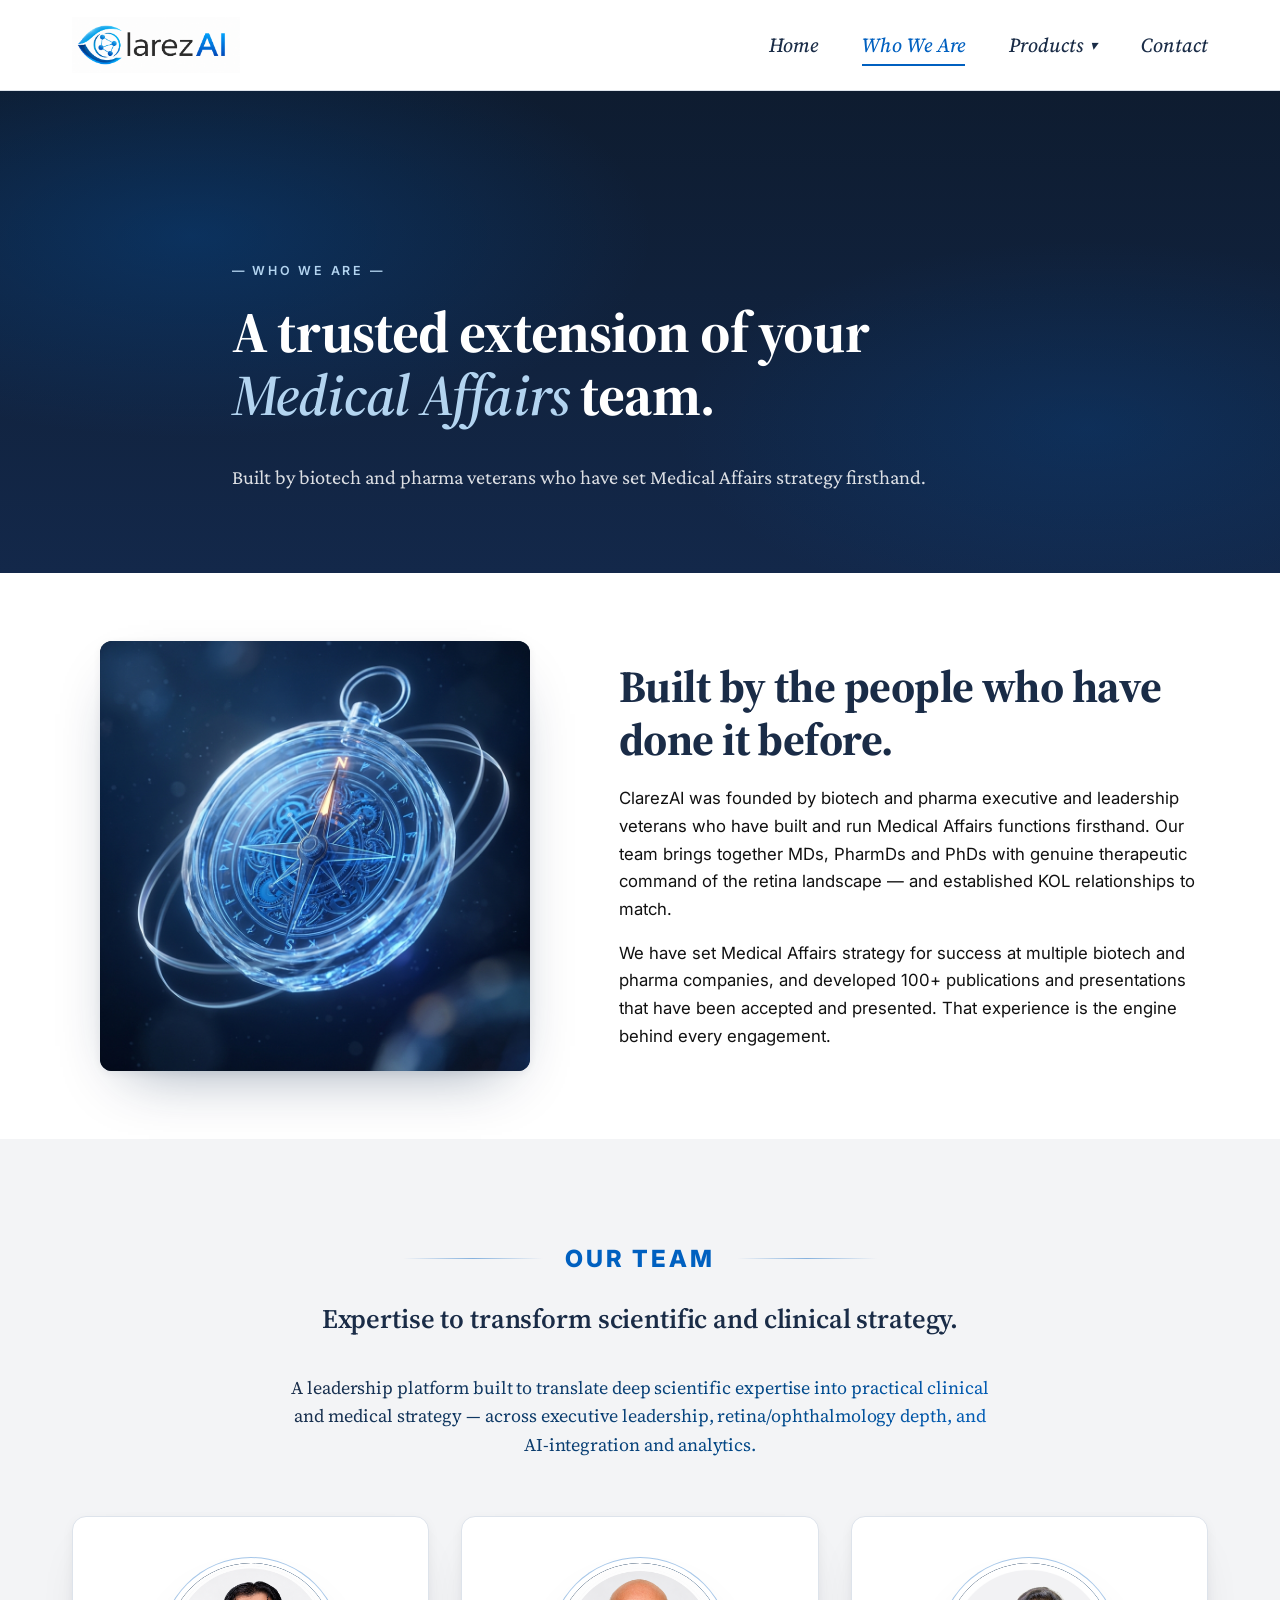
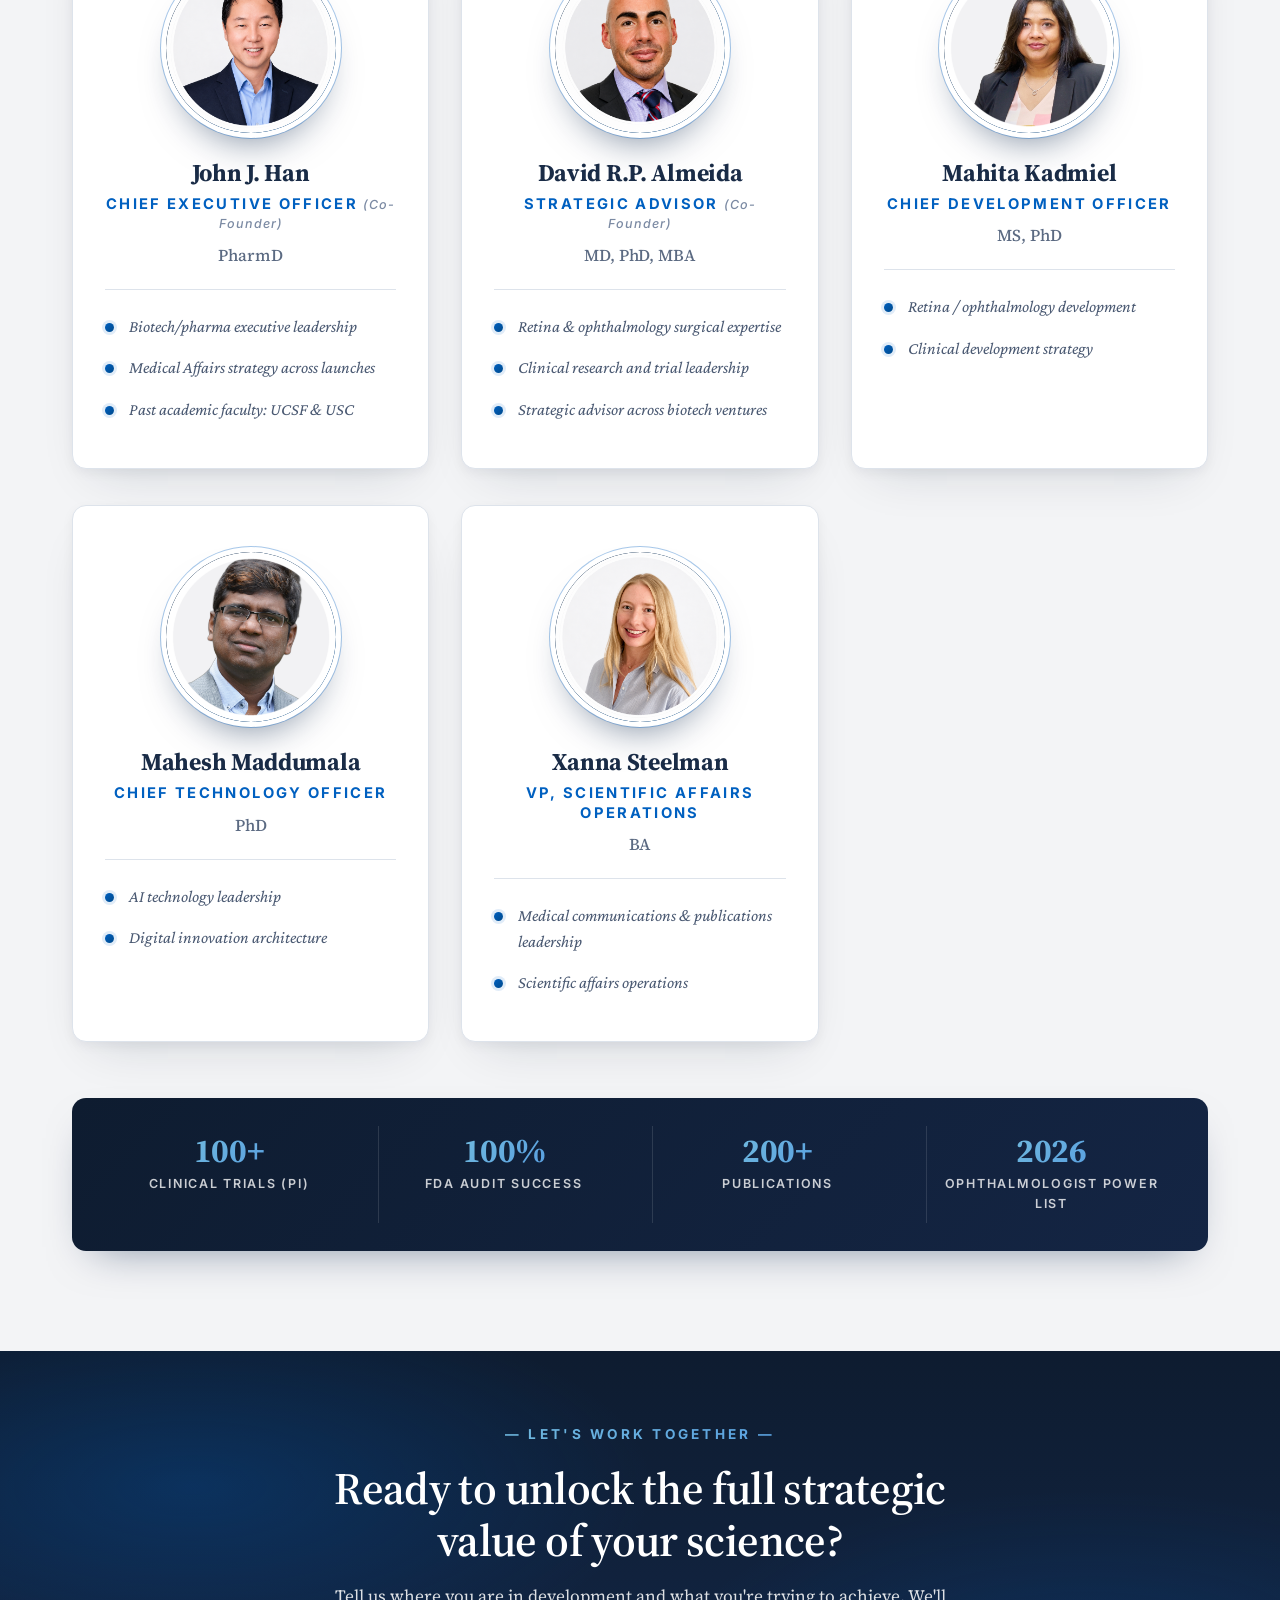
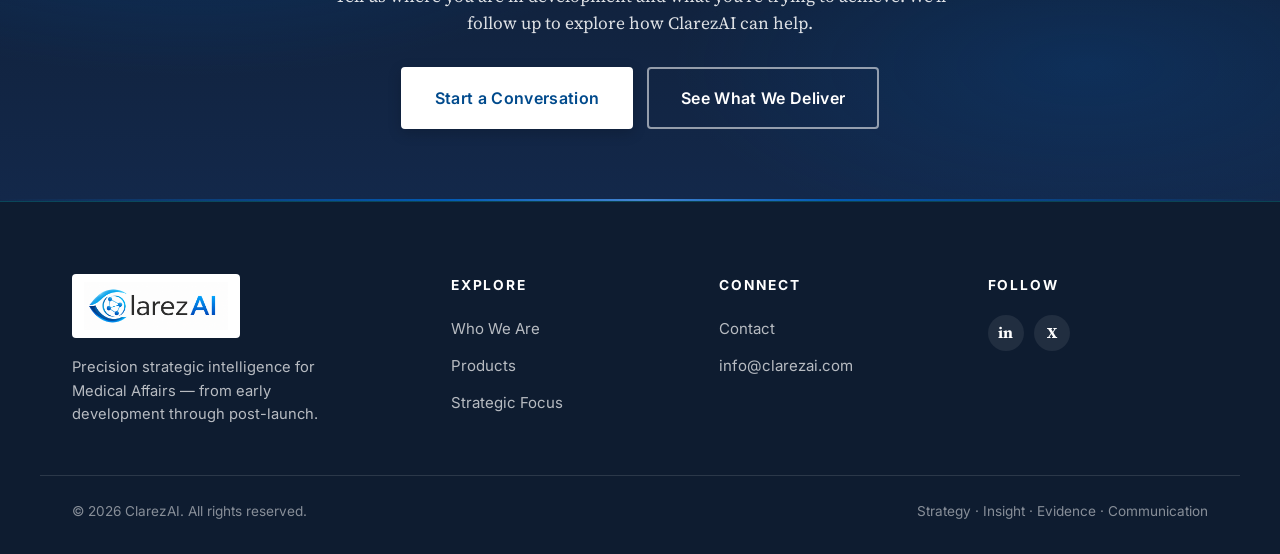
==== about.html @ d38abb28 "Add files via upload" ====
<!DOCTYPE html>
<html lang="en">
<head>
<meta charset="UTF-8" />
<meta name="viewport" content="width=device-width, initial-scale=1.0" />
<title>Who We Are — ClarezAI</title>
<meta name="description" content="ClarezAI is a strategic intelligence engine for biotech and pharma — founded by MDs, PharmDs and PhDs with deep retina expertise." />
<link rel="preconnect" href="https://fonts.googleapis.com" />
<link rel="preconnect" href="https://fonts.gstatic.com" crossorigin />
<link href="https://fonts.googleapis.com/css2?family=Inter:wght@300;400;500;600;700&family=Source+Serif+Pro:wght@400;600;700&family=Crimson+Pro:wght@400;500;600&display=swap" rel="stylesheet" />
<link rel="stylesheet" href="styles.css" />
<link rel="icon" href="images/ClarezAI Logo_without text.png" />
</head>
<body>

<header class="nav" id="nav">
  <div class="wrap nav__inner">
    <a class="brand" href="index.html" aria-label="ClarezAI home">
      <img src="images/ClarezAI Logo_without text.png" alt="ClarezAI" class="brand__logo" />
    </a>
    <nav class="nav__links" aria-label="Primary">
      <a href="index.html">Home</a>
      <a href="about.html" class="is-current">Who We Are</a>
      <div class="nav__dropdown" data-dropdown>
        <button class="nav__dropdown-toggle" aria-expanded="false" aria-haspopup="true">Products <span class="nav__caret" aria-hidden="true">▾</span></button>
        <div class="nav__dropdown-menu" role="menu">
          <a href="clarezai-ma.html" role="menuitem"><strong>ClarezAI MA</strong> · Medical Affairs</a>
          <a href="nrss.html" role="menuitem"><strong>NRSS</strong> · Human Eye Model</a>
          <a href="casexai.html" role="menuitem"><strong>CASExAI</strong> · Clinical</a>
          <a href="clinomicsai.html" role="menuitem"><strong>ClinomicsAI</strong> · Science</a>
        </div>
      </div>
      <a href="contact.html">Contact</a>
    </nav>
    <button class="nav__toggle" id="navToggle" aria-label="Toggle menu"><span></span><span></span><span></span></button>
  </div>
</header>

<main id="top">

  <!-- ── PAGE HEADER ── -->
  <section class="pagehead">
    <div class="wrap pagehead__inner reveal">
      <p class="kicker">— Who We Are —</p>
      <h1>A trusted extension of your<br><em>Medical Affairs</em> team.</h1>
      <p class="pagehead__lead">Built by biotech and pharma veterans who have set Medical Affairs strategy firsthand.</p>
    </div>
  </section>

  <!-- ── STORY ── -->
  <section class="prop">
    <div class="wrap prop__split">
      <figure class="prop__visual reveal">
        <img src="images/team.png" alt="ClarezAI strategic intelligence — the engine of senior Medical Affairs experience" />
      </figure>
      <div class="prop__copy reveal">
        <h2>Built by the people who have done it before.</h2>
        <p class="lead">ClarezAI was founded by biotech and pharma executive and leadership veterans who have built and run Medical Affairs functions firsthand. Our team brings together MDs, PharmDs and PhDs with genuine therapeutic command of the retina landscape — and established KOL relationships to match.</p>
        <p class="lead">We have set Medical Affairs strategy for success at multiple biotech and pharma companies, and developed 100+ publications and presentations that have been accepted and presented. That experience is the engine behind every engagement.</p>
      </div>
    </div>
  </section>

  <!-- ── TEAM (placeholders — replace with real headshots, names, titles) ── -->
  <section class="team">
    <div class="wrap">
      <header class="sec__head sec__head--center reveal replay-anim">
        <p class="kicker kicker--animated">
          <span class="kicker__line kicker__line--left" aria-hidden="true"></span>
          <span class="kicker__text">Our Team</span>
          <span class="kicker__line kicker__line--right" aria-hidden="true"></span>
        </p>
        <h2>Expertise to transform scientific and clinical strategy.</h2>
        <p class="sec__sub">A leadership platform built to translate deep scientific expertise into practical clinical and medical strategy — across executive leadership, retina/ophthalmology depth, and AI-integration and analytics.</p>
      </header>
      <div class="team__grid">
        <article class="team-card reveal">
          <div class="team-card__avatar">
            <img src="images/team-john-han.png" alt="John J. Han, PharmD — Chief Executive Officer" class="team-card__photo" />
          </div>
          <h3 class="team-card__name">John J. Han</h3>
          <p class="team-card__title">Chief Executive Officer <span class="team-card__role">(Co-Founder)</span></p>
          <p class="team-card__cred">PharmD</p>
          <ul class="team-card__expertise">
            <li>Biotech/pharma executive leadership</li>
            <li>Medical Affairs strategy across launches</li>
            <li>Past academic faculty: UCSF &amp; USC</li>
          </ul>
        </article>
        <article class="team-card reveal">
          <div class="team-card__avatar">
            <img src="images/team-david-almeida.png" alt="David R.P. Almeida, MD, PhD, MBA — Strategic Advisor" class="team-card__photo" />
          </div>
          <h3 class="team-card__name">David R.P. Almeida</h3>
          <p class="team-card__title">Strategic Advisor <span class="team-card__role">(Co-Founder)</span></p>
          <p class="team-card__cred">MD, PhD, MBA</p>
          <ul class="team-card__expertise">
            <li>Retina &amp; ophthalmology surgical expertise</li>
            <li>Clinical research and trial leadership</li>
            <li>Strategic advisor across biotech ventures</li>
          </ul>
        </article>
        <article class="team-card reveal">
          <div class="team-card__avatar">
            <img src="images/team-mahita-kadmiel.png" alt="Mahita Kadmiel, MS, PhD — Chief Development Officer" class="team-card__photo" />
          </div>
          <h3 class="team-card__name">Mahita Kadmiel</h3>
          <p class="team-card__title">Chief Development Officer</p>
          <p class="team-card__cred">MS, PhD</p>
          <ul class="team-card__expertise">
            <li>Retina / ophthalmology development</li>
            <li>Clinical development strategy</li>
          </ul>
        </article>
        <article class="team-card reveal">
          <div class="team-card__avatar">
            <img src="images/team-mahesh-maddumala.png" alt="Mahesh Maddumala, PhD — Chief Technology Officer" class="team-card__photo" />
          </div>
          <h3 class="team-card__name">Mahesh Maddumala</h3>
          <p class="team-card__title">Chief Technology Officer</p>
          <p class="team-card__cred">PhD</p>
          <ul class="team-card__expertise">
            <li>AI technology leadership</li>
            <li>Digital innovation architecture</li>
          </ul>
        </article>
        <article class="team-card reveal">
          <div class="team-card__avatar">
            <img src="images/team-xanna-steelman.png" alt="Xanna Steelman, BA — VP, Scientific Affairs Operations" class="team-card__photo" />
          </div>
          <h3 class="team-card__name">Xanna Steelman</h3>
          <p class="team-card__title">VP, Scientific Affairs Operations</p>
          <p class="team-card__cred">BA</p>
          <ul class="team-card__expertise">
            <li>Medical communications &amp; publications leadership</li>
            <li>Scientific affairs operations</li>
          </ul>
        </article>
      </div>

      <!-- Track record stats -->
      <div class="team__stats reveal">
        <div class="team-stat"><strong>100+</strong><span>Clinical Trials (PI)</span></div>
        <div class="team-stat"><strong>100%</strong><span>FDA Audit Success</span></div>
        <div class="team-stat"><strong>200+</strong><span>Publications</span></div>
        <div class="team-stat"><strong>2026</strong><span>Ophthalmologist Power List</span></div>
      </div>

    </div>
  </section>

  <!-- ── CTA ── -->
  <section class="cta">
    <div class="wrap cta__inner reveal">
      <p class="cta__eyebrow">— Let's Work Together —</p>
      <h2>Ready to unlock the full strategic value of your science?</h2>
      <p class="cta__lead">Tell us where you are in development and what you're trying to achieve. We'll follow up to explore how ClarezAI can help.</p>
      <div class="cta__actions">
        <a href="contact.html" class="btn btn--solid btn--lg">Start a Conversation</a>
        <a href="index.html#products" class="btn btn--ghost btn--lg">See What We Deliver</a>
      </div>
    </div>
  </section>

</main>

<footer class="footer">
  <div class="wrap footer__top">
    <div class="footer__col footer__brand">
      <img src="images/ClarezAI Logo_without text.png" alt="ClarezAI" class="footer__logo" />
      <p>Precision strategic intelligence for Medical Affairs — from early development through post-launch.</p>
    </div>
    <div class="footer__col">
      <h4>Explore</h4>
      <ul>
        <li><a href="about.html">Who We Are</a></li>
        <li><a href="products.html">Products</a></li>
        <li><a href="index.html#insights">Strategic Focus</a></li>
      </ul>
    </div>
    <div class="footer__col">
      <h4>Connect</h4>
      <ul>
        <li><a href="contact.html">Contact</a></li>
        <li><a href="mailto:info@clarezai.com">info@clarezai.com</a></li>
      </ul>
    </div>
    <div class="footer__col">
      <h4>Follow</h4>
      <ul class="footer__social">
        <li><a href="#" aria-label="LinkedIn">in</a></li>
        <li><a href="#" aria-label="Twitter / X">X</a></li>
      </ul>
    </div>
  </div>
  <div class="wrap footer__bottom">
    <span>© 2026 ClarezAI. All rights reserved.</span>
    <span>Strategy · Insight · Evidence · Communication</span>
  </div>
</footer>

<script src="script.js"></script>
</body>
</html>
---- styles.css ----
/* ░░░░░░░░░░░░░░░░░░░░░░░░░░░░░░░░░░░░░░░░░░░░░░░░░░░
   ClarezAI — Lockwood-inspired site
   Teal + Navy on light, clean cards, modern serif/sans pairing
   ░░░░░░░░░░░░░░░░░░░░░░░░░░░░░░░░░░░░░░░░░░░░░░░░░░░ */

:root{
  --navy:      #1a2c47;
  --navy-deep: #0e1c30;
  --navy-soft: #2a3e5c;
  --teal:      #0060c0;   /* primary accent — derived from the "AI" of the logo */
  --teal-dk:   #004a8c;
  --teal-soft: #b3d4f0;
  --bg:        #ffffff;
  --bg-2:      #f3f4f6;
  --bg-3:      #eaeef2;
  --text:      #3b4a5e;
  --muted:     #7a8896;
  --rule:      #dde3eb;

  --serif: "Source Serif Pro", Georgia, serif;
  --sans:  "Inter", -apple-system, BlinkMacSystemFont, "Segoe UI", sans-serif;

  --maxw: 1200px;
  --ease: cubic-bezier(.22,.61,.36,1);
}

*{box-sizing:border-box;margin:0;padding:0}
html{scroll-behavior:smooth}
body{
  font-family:var(--sans);
  background:var(--bg);
  color:var(--text);
  line-height:1.65;
  font-size:16px;
  -webkit-font-smoothing:antialiased;
  overflow-x:hidden;
}
.wrap{max-width:var(--maxw);margin:0 auto;padding:0 32px}
a{color:inherit;text-decoration:none}
img{max-width:100%;display:block}

::selection{background:var(--teal);color:#fff}

/* ── shared section components ── */
.kicker{
  font-family:var(--sans);
  font-size:.78rem;
  font-weight:600;
  letter-spacing:.22em;
  text-transform:uppercase;
  color:var(--teal);
  margin-bottom:18px;
}
h2{
  font-family:var(--serif);
  font-weight:700;
  font-size:clamp(1.9rem,3.8vw,2.8rem);
  line-height:1.18;
  color:var(--navy);
  letter-spacing:-.012em;
}
h3{
  font-family:var(--serif);
  font-weight:600;
  font-size:1.3rem;
  line-height:1.32;
  color:var(--navy);
  letter-spacing:-.005em;
}
.lead{
  font-family:var(--sans);
  font-size:1.05rem;
  font-weight:400;
  color:#111111;
  line-height:1.65;
  margin-top:18px;
}
.lead + .lead{margin-top:16px}

/* Stylish editorial lead used in the About / prop section */
.prop__lead{
  font-family:'Crimson Pro',Georgia,serif;
  font-size:clamp(1.2rem,1.7vw,1.45rem);
  font-weight:400;
  color:#0e1c30;
  line-height:1.55;
  letter-spacing:-.003em;
  margin:24px auto 0;
  max-width:62ch;
}
.prop__lead em{
  font-style:italic;
  font-weight:500;
  color:var(--navy);
}
.prop__lead .prop__brand{
  font-family:var(--serif);
  font-weight:700;
  font-style:normal;
  letter-spacing:.005em;
  color:var(--navy);
  white-space:nowrap;
}
.prop__lead .prop__brand-ai{color:var(--teal);margin-left:1px}
.prop__lead .prop__accent{
  font-style:italic;
  font-weight:600;
  background:linear-gradient(90deg,var(--teal) 0%,var(--teal-dk) 100%);
  -webkit-background-clip:text;
  background-clip:text;
  -webkit-text-fill-color:transparent;
  position:relative;
}
.prop__lead .prop__accent::after{
  content:"";
  position:absolute;
  left:0;right:0;bottom:-3px;
  height:2px;
  background:linear-gradient(90deg,transparent,var(--teal),transparent);
  border-radius:2px;
  opacity:.55;
}
.sec__head{margin-bottom:56px;max-width:720px}
.sec__head--center{margin-inline:auto;text-align:center}
.sec__sub{
  font-size:1.04rem;
  color:var(--muted);
  margin-top:14px;
  max-width:60ch;
}
.sec__head--center .sec__sub{margin-inline:auto}

/* ── buttons ── */
.btn{
  display:inline-flex;
  align-items:center;
  gap:8px;
  font-family:var(--sans);
  font-size:.95rem;
  font-weight:600;
  padding:13px 26px;
  border-radius:4px;
  border:2px solid transparent;
  cursor:pointer;
  letter-spacing:.02em;
  transition:all .25s var(--ease);
  white-space:nowrap;
}
.btn--lg{padding:16px 32px;font-size:1rem}
.btn--solid{background:var(--teal);color:#fff;border-color:var(--teal)}
.btn--solid:hover{background:var(--teal-dk);border-color:var(--teal-dk);transform:translateY(-2px);box-shadow:0 12px 28px -12px rgba(0,96,192,.55)}
.btn--ghost{background:transparent;color:var(--navy);border-color:var(--navy)}
.btn--ghost:hover{background:var(--navy);color:#fff;transform:translateY(-2px)}

.link-arrow{
  display:inline-flex;
  align-items:center;
  gap:6px;
  font-weight:600;
  color:var(--teal);
  font-size:.95rem;
  letter-spacing:.01em;
  transition:gap .25s var(--ease),color .25s var(--ease);
  margin-top:18px;
}
.link-arrow:hover{color:var(--teal-dk);gap:12px}

/* ─────────────────────────────────────────
   NAVIGATION
   ───────────────────────────────────────── */
.nav{
  position:sticky;
  top:0;
  z-index:100;
  background:rgba(255,255,255,.97);
  border-bottom:1px solid var(--rule);
  backdrop-filter:blur(10px);
}
.nav__inner{display:flex;align-items:center;justify-content:space-between;height:90px}
.brand__logo{height:56px;width:auto;transition:transform .25s var(--ease)}
.brand:hover .brand__logo{transform:translateY(-1px)}
.nav__links{display:flex;align-items:center;gap:44px}
.nav__links a{
  font-family:var(--serif);
  font-style:italic;
  font-size:1.25rem;
  font-weight:500;
  color:var(--navy);
  letter-spacing:.005em;
  position:relative;
  transition:color .2s var(--ease);
}
.nav__links a::after{
  content:"";
  position:absolute;
  left:0;right:100%;bottom:-4px;
  height:2px;background:var(--teal);
  transition:right .25s var(--ease);
}
.nav__links a:hover{color:var(--teal)}
.nav__links a:hover::after{right:0}
.nav__cta{
  background:var(--teal);
  color:#fff !important;
  padding:10px 22px;
  border-radius:4px;
  font-weight:600;
}
.nav__cta:hover{background:var(--teal-dk);transform:translateY(-1px)}
.nav__toggle{display:none;background:none;border:none;cursor:pointer;width:32px;height:28px;flex-direction:column;gap:6px;align-items:center;justify-content:center}
.nav__toggle span{width:24px;height:2px;background:var(--navy);transition:transform .25s var(--ease)}

/* ─────────────────────────────────────────
   HERO — exactly as in Initial Code for Design 2
   ───────────────────────────────────────── */
.hero{position:relative;padding:0 0 22vh;overflow:hidden;aspect-ratio:1365/768;min-height:420px;display:flex;flex-direction:column;justify-content:flex-end;background-color:#0a1428}
.hero__bg{position:absolute;inset:0;background-image:url('images/home-hero.png');background-size:contain;background-position:center;background-repeat:no-repeat;background-color:#0a1428;pointer-events:none}
.hero__particles{position:absolute;inset:0;width:100%;height:100%;pointer-events:none;mix-blend-mode:screen}
.hero__veil{position:absolute;inset:0;background:
  linear-gradient(90deg, rgba(8,20,40,.85) 0%, rgba(8,20,40,.62) 28%, rgba(8,20,40,.18) 52%, transparent 72%),
  linear-gradient(180deg, transparent 94%, var(--bg) 100%);
  pointer-events:none}
.hero__inner{position:relative;max-width:620px;margin:0 0 0 8%;text-align:left;padding-bottom:0}

/* Editorial premium title — Source Serif Pro with cyan-teal gradient on the italic accent */
.hero__title{
  font-family:'Source Serif Pro',Georgia,serif;
  font-weight:600;
  font-size:clamp(2.2rem,4vw,3.6rem);
  line-height:1.08;
  letter-spacing:-.018em;
  color:#f4f9ff;
  text-shadow:0 2px 28px rgba(8,20,40,.85),0 0 60px rgba(8,20,40,.4);
  margin:0;
}
.hero__title em{
  font-family:'Crimson Pro','Source Serif Pro',Georgia,serif;
  font-style:italic;
  font-weight:700;
  background:linear-gradient(120deg,#00D1D1 0%,#4a90e2 60%,#7fc9dc 100%);
  -webkit-background-clip:text;background-clip:text;-webkit-text-fill-color:transparent;
  -webkit-text-stroke:0.7px rgba(212,220,232,.85);
  paint-order:stroke fill;
  text-shadow:none;
  filter:drop-shadow(0 0 28px rgba(0,209,209,.55))
         drop-shadow(0 0 10px rgba(212,220,232,.4))
         drop-shadow(0 2px 6px rgba(8,20,40,.45));
}

/* Lead paragraph — Source Serif Pro for elegant editorial reading */
.hero__lead{
  font-family:'Source Serif Pro',Georgia,serif;
  font-style:normal;
  font-weight:400;
  font-size:clamp(1.24rem,1.75vw,1.55rem);
  color:#f4f8ff;
  max-width:56ch;
  margin:30px 0 0;
  text-shadow:0 2px 14px rgba(8,20,40,.95),0 0 28px rgba(8,20,40,.7),0 1px 2px rgba(0,0,0,.5);
  line-height:1.55;
  letter-spacing:-.005em;
}
.hero__lead em{
  font-family:'Crimson Pro',Georgia,serif;
  font-style:italic;
  font-weight:500;
  color:#b3e8e8;
  text-shadow:0 0 16px rgba(0,209,209,.4),0 2px 14px rgba(8,20,40,.85);
}
.hero__lead-brand{
  font-family:'Source Serif Pro',Georgia,serif;
  font-size:1.12em;
  font-weight:700;
  font-style:normal;
  letter-spacing:-.012em;
  color:#ffffff;
  text-shadow:0 2px 18px rgba(8,20,40,.75);
  padding:0 .04em;
}
.hero__lead-brand__ai{
  background:linear-gradient(120deg,#00D1D1 0%,#4a90e2 100%);
  -webkit-background-clip:text;background-clip:text;-webkit-text-fill-color:transparent;
  filter:drop-shadow(0 0 22px rgba(0,209,209,.55));
}

/* ─────────────────────────────────────────
   VALUE PROPOSITION
   ───────────────────────────────────────── */
.prop{padding:68px 0;background:var(--bg)}
.prop__inner{
  display:grid;
  grid-template-columns:1.2fr .8fr;
  gap:80px;
  align-items:center;
}
.prop__inner--solo{display:block;max-width:880px;margin:0 auto;text-align:center}
.prop__inner--solo .prop__copy{max-width:none}
.prop__inner--solo .prop__copy .lead{margin-left:auto;margin-right:auto;max-width:64ch}

/* Split layout — image on the left, copy on the right (used on Who We Are) */
.prop__split{
  display:grid;
  grid-template-columns:0.95fr 1.15fr;
  gap:60px;
  align-items:center;
}
.prop__visual{
  margin:0;
  position:relative;
  max-width:430px;
  width:100%;
  justify-self:center;
  border-radius:12px;
  overflow:hidden;
  background:linear-gradient(135deg,var(--navy-deep) 0%,#08213e 100%);
  box-shadow:0 2px 8px rgba(14,28,48,.06),0 24px 60px -28px rgba(0,30,68,.45);
}
.prop__visual img{
  display:block;
  width:100%;
  height:auto;
  aspect-ratio:1/1;
  object-fit:cover;
  object-position:center;
}
.prop__split .prop__copy{max-width:none}
.prop__split .prop__copy h2{margin-bottom:18px;text-align:left}
.prop__split .prop__copy .lead{margin-left:0;margin-right:0;max-width:58ch;text-align:left}
@media (max-width:900px){
  .prop__split{grid-template-columns:1fr;gap:36px}
  .prop__visual{max-width:360px;margin:0 auto}
}
.prop__copy h2{margin-bottom:20px}
.prop__h2{font-family:var(--serif);font-weight:600;font-size:clamp(1.25rem,2vw,1.65rem);line-height:1.25;letter-spacing:-.005em;color:var(--navy);margin-bottom:22px;padding-bottom:0}
.prop__h2::after{display:none !important}

/* Animated kicker — section labels with a one-shot light traveling along each side toward the text */
.kicker--animated{
  display:flex;
  align-items:center;
  justify-content:center;
  gap:22px;
  width:fit-content;
  margin:0 auto 24px;
  font-family:var(--sans);
  font-size:clamp(1.35rem,1.85vw,1.7rem);
  font-weight:800;
  letter-spacing:.12em;
  text-transform:uppercase;
  color:var(--teal);
}
.kicker__text{white-space:nowrap}
.kicker__line{
  position:relative;
  display:block;
  width:clamp(70px,11vw,140px);
  height:1px;
  background:linear-gradient(90deg,rgba(0,96,192,0) 0%,rgba(0,96,192,.45) 50%,rgba(0,96,192,0) 100%);
  overflow:visible;
}
.kicker__line::before{
  content:"";
  position:absolute;
  top:50%;
  width:9px;
  height:9px;
  margin-top:-4.5px;
  border-radius:50%;
  background:var(--teal);
  box-shadow:
    0 0 8px 2px rgba(0,96,192,.65),
    0 0 18px 4px rgba(0,96,192,.4),
    0 0 36px 10px rgba(0,96,192,.18);
  opacity:0;
  left:-4px;
}
.kicker__line--right::before{left:calc(100% - 4px)}
/* fire the light each time the section enters the viewport */
.replay-anim.in-view .kicker__line--left::before{
  animation:kickerLightToCenter 2.4s cubic-bezier(.5,.05,.3,1) .35s 1 forwards;
}
.replay-anim.in-view .kicker__line--right::before{
  animation:kickerLightFromCenter 2.4s cubic-bezier(.5,.05,.3,1) .35s 1 forwards;
}
@keyframes kickerLightToCenter{
  0%   {left:-4px;opacity:0}
  12%  {opacity:1}
  85%  {opacity:1}
  100% {left:calc(100% - 4px);opacity:0}
}
@keyframes kickerLightFromCenter{
  0%   {left:calc(100% - 4px);opacity:0}
  12%  {opacity:1}
  85%  {opacity:1}
  100% {left:-4px;opacity:0}
}
@media (prefers-reduced-motion: reduce){
  .replay-anim.in-view .kicker__line--left::before,
  .replay-anim.in-view .kicker__line--right::before{animation:none;opacity:0}
}

/* h2 entrance — one-shot underline sweep when the section reveals */
.sec__head h2,
.contact__title,
.pagehead__inner h1{
  position:relative;
  padding-bottom:18px;
  font-size:clamp(1.25rem,2.1vw,1.75rem);
  font-weight:600;
  line-height:1.25;
  letter-spacing:-.005em;
}
.sec__head h2::after,
.contact__title::after,
.pagehead__inner h1::after{
  content:"";
  position:absolute;
  left:50%;
  bottom:2px;
  width:0;
  height:2px;
  background:linear-gradient(90deg,transparent,var(--teal) 35%,var(--teal) 65%,transparent);
  box-shadow:0 0 12px rgba(0,96,192,.55);
  transform:translateX(-50%);
  transition:width 1.1s cubic-bezier(.5,.05,.3,1) .55s;
}
.replay-anim.in-view .sec__head h2::after,
.replay-anim.in-view .contact__title::after,
.replay-anim.in-view .pagehead__inner h1::after{
  width:140px;
}
/* the prop__h2 sits inside .prop__copy.reveal so the selector above already matches */
.sec__head:not(.sec__head--center) h2::after,
.sec__head:not(.sec__head--center) h2{text-align:inherit}
@media (prefers-reduced-motion: reduce){
  .sec__head h2::after,
  .contact__title::after,
  .pagehead__inner h1::after{transition:none;width:140px}
}
.prop__stats{display:flex;flex-direction:column;gap:24px}
.stat{
  background:var(--bg-2);
  border-left:4px solid var(--teal);
  padding:24px 28px;
  border-radius:0 4px 4px 0;
}
.stat__num{
  display:block;
  font-family:var(--serif);
  font-size:1.65rem;
  font-weight:700;
  color:var(--navy);
  line-height:1.1;
  margin-bottom:6px;
}
.stat__label{
  display:block;
  font-size:.88rem;
  color:var(--muted);
  letter-spacing:.04em;
  text-transform:uppercase;
  font-weight:500;
}

/* ─────────────────────────────────────────
   CORE CAPABILITIES (3 cards)
   ───────────────────────────────────────── */
.caps{padding:68px 0;background:var(--bg-2)}
.caps__grid{
  display:grid;
  grid-template-columns:repeat(3,1fr);
  gap:32px;
  counter-reset:capn;
}
.cap-card{
  position:relative;
  background:#fff;
  padding:0 0 36px;
  border:1px solid var(--rule);
  border-radius:8px;
  overflow:hidden;
  box-shadow:0 2px 6px rgba(14,28,48,.04),0 14px 34px -22px rgba(14,28,48,.12);
  transition:transform .4s var(--ease),box-shadow .4s var(--ease),border-color .4s var(--ease);
  display:flex;
  flex-direction:column;
  counter-increment:capn;
}
.cap-card::before{
  content:"";
  position:absolute;
  top:0;left:0;
  height:3px;
  width:48px;
  background:linear-gradient(90deg,var(--teal),var(--teal-dk));
  border-radius:0 0 3px 0;
  transition:width .45s var(--ease);
  z-index:2;
}
.cap-card:hover{
  transform:translateY(-8px);
  box-shadow:0 6px 12px rgba(14,28,48,.06),0 28px 60px -24px rgba(0,96,192,.32);
  border-color:rgba(0,96,192,.25);
}
.cap-card:hover::before{width:100%}
.cap-card__img{
  position:relative;
  background:var(--navy-deep);
  aspect-ratio:5/3;
  overflow:hidden;
}
.cap-card__img img{
  width:100%;
  height:100%;
  object-fit:cover;
  transition:transform .6s var(--ease);
}
.cap-card:hover .cap-card__img img{transform:scale(1.04)}
.cap-card__img::after{
  content:"";
  position:absolute;
  inset:0;
  background:linear-gradient(180deg,transparent 60%,rgba(255,255,255,.55) 100%);
  pointer-events:none;
}
.cap-card h3{
  margin:30px 32px 14px;
  font-family:'Source Serif Pro',Georgia,serif;
  font-size:1.28rem;
  font-weight:600;
  letter-spacing:-.008em;
  line-height:1.24;
  color:var(--navy);
}
.cap-card p{
  margin:0 32px;
  font-family:'Source Serif Pro',Georgia,serif;
  font-weight:400;
  color:#2b3a52;
  font-size:1.12rem;
  line-height:1.62;
  letter-spacing:-.003em;
}

/* Black sub-text under "Our Products" heading */
.caps .sec__sub{
  font-family:'Source Serif Pro',Georgia,serif;
  font-style:normal;
  font-weight:500;
  font-size:1.1rem;
  line-height:1.55;
  color:#0a1428;
  letter-spacing:-.003em;
  max-width:680px;
  margin-top:18px;
  margin-inline:auto;
  text-align:center;
}
.cap-card .link-arrow{
  margin:22px 32px 0;
  align-self:flex-start;
  font-size:.85rem;
  font-weight:600;
  letter-spacing:.04em;
  color:var(--teal);
  position:relative;
  padding-bottom:2px;
}
.cap-card .link-arrow::after{
  content:"";
  position:absolute;
  left:0;bottom:-2px;
  width:0;height:1.5px;
  background:var(--teal);
  transition:width .35s var(--ease);
}
.cap-card:hover .link-arrow::after{width:100%}

/* ─────────────────────────────────────────
   PARTNERS / AFFILIATED LOGOS STRIP
   ───────────────────────────────────────── */
.partners{padding:48px 0;background:var(--bg);border-top:1px solid var(--rule);border-bottom:1px solid var(--rule)}
.partners__heading{
  text-align:center;
  font-size:.85rem;
  letter-spacing:.18em;
  text-transform:uppercase;
  font-weight:600;
  color:var(--muted);
  margin-bottom:40px;
}
.partners__grid{
  display:grid;
  grid-template-columns:repeat(5,1fr);
  gap:28px;
  align-items:center;
}
.partners__logo{
  text-align:center;
  font-family:var(--serif);
  font-weight:700;
  font-size:.95rem;
  letter-spacing:.12em;
  color:var(--navy);
  padding:18px 12px;
  border:1px solid var(--rule);
  border-radius:4px;
  opacity:.7;
  transition:opacity .25s var(--ease),border-color .25s var(--ease);
}
.partners__logo span{display:block;color:var(--teal);font-size:.78rem;letter-spacing:.16em;margin-top:4px}
.partners__logo:hover{opacity:1;border-color:var(--teal)}

/* ─────────────────────────────────────────
   WHY CLAREZAI (6 pillars)
   ───────────────────────────────────────── */
.why{
  padding:110px 0;
  background:
    radial-gradient(60% 70% at 15% 30%, rgba(255,255,255,.12), transparent 60%),
    radial-gradient(50% 60% at 85% 70%, rgba(255,255,255,.06), transparent 65%),
    linear-gradient(180deg,#0060c0 0%,#004a8c 100%);
  color:#fff;
}
/* on the royal-blue panels, swap kicker + underline to white so they read against the gradient */
.why .kicker--animated,
.cta .kicker--animated{color:#ffffff}
.why .kicker__line,
.cta .kicker__line{background:linear-gradient(90deg,rgba(255,255,255,0) 0%,rgba(255,255,255,.55) 50%,rgba(255,255,255,0) 100%)}
.why .kicker__line::before,
.cta .kicker__line::before{
  background:#ffffff;
  box-shadow:
    0 0 8px 2px rgba(255,255,255,.7),
    0 0 18px 4px rgba(255,255,255,.45),
    0 0 36px 10px rgba(255,255,255,.18);
}
.why .sec__head h2{color:#ffffff}
.why .sec__head h2::after{
  background:linear-gradient(90deg,transparent,#ffffff 35%,#ffffff 65%,transparent);
  box-shadow:0 0 12px rgba(255,255,255,.55);
}
.why .kicker{color:var(--teal-soft)}
.why h2{color:#fff}
.why .sec__sub{color:rgba(255,255,255,.75)}
.why__grid{
  display:grid;
  grid-template-columns:repeat(3,1fr);
  gap:36px;
}
.why-card{
  position:relative;
  border:1.5px solid rgba(255,255,255,.9);
  border-radius:8px;
  overflow:hidden;
  min-height:320px;
  cursor:pointer;
  outline:none;
  background:transparent;
  transition:transform .35s var(--ease),box-shadow .35s var(--ease);
}
.why-card:hover{
  transform:translateY(-4px);
  box-shadow:0 18px 38px -18px rgba(0,15,40,.55);
}
/* BACK (revealed on peel) — brand-blue gradient matching the new .why section background */
.why-card__back{
  position:absolute;
  inset:0;
  background:
    radial-gradient(60% 70% at 15% 30%, rgba(255,255,255,.14), transparent 60%),
    radial-gradient(50% 60% at 85% 70%, rgba(255,255,255,.08), transparent 65%),
    linear-gradient(180deg,#0060c0 0%,#004a8c 100%);
  padding:38px 28px;
  display:flex;
  flex-direction:column;
  align-items:center;
  justify-content:center;
  text-align:center;
}
/* decorative white accents above + below the reveal text */
.why-card__back::before,
.why-card__back::after{
  content:"";
  position:absolute;
  left:50%;
  width:42px;
  height:2px;
  background:linear-gradient(90deg,transparent,rgba(179,212,240,.85),transparent);
  transform:translateX(-50%);
  border-radius:2px;
}
.why-card__back::before{top:24px}
.why-card__back::after{bottom:24px}
.why-card__reveal{
  color:#ffffff;
  font-family:var(--serif);
  font-style:italic;
  font-weight:600;
  font-size:1.25rem;
  line-height:1.4;
  letter-spacing:-.002em;
  max-width:24ch;
  margin:0;
}
.why-card__detail{
  margin:16px 0 0;
  color:rgba(255,255,255,.88);
  font-family:var(--sans);
  font-size:.98rem;
  font-weight:400;
  line-height:1.55;
  max-width:32ch;
}
/* FRONT (resting) — white with navy text & royal-blue icon */
.why-card__front{
  position:absolute;
  inset:0;
  padding:34px 28px;
  text-align:center;
  background:#ffffff;
  clip-path:polygon(0 0, calc(100% - 38px) 0, 100% 38px, 100% 100%, 0 100%);
  transition:clip-path .65s cubic-bezier(.6,.04,.3,1);
  z-index:2;
  display:flex;
  flex-direction:column;
  align-items:center;
  justify-content:center;
}
.why-card:hover .why-card__front,
.why-card:focus .why-card__front,
.why-card.is-peeled .why-card__front{
  clip-path:polygon(0 0, 0 0, 0 100%, 0 100%, 0 100%);
}
.why-card__icon{
  width:72px;
  height:72px;
  margin:0 auto 22px;
  color:var(--teal);
}
.why-card__icon svg{width:100%;height:100%}
.why-card h3{color:var(--navy);font-size:1.4rem;margin:0;font-weight:600;line-height:1.25;max-width:18ch}

/* The visible "fold" triangle — folded corner of the white front */
.why-card__peel{
  position:absolute;
  top:0;
  right:0;
  width:38px;
  height:38px;
  clip-path:polygon(100% 0, 0 0, 100% 100%);
  background:linear-gradient(225deg,#ffffff 0%,#e8eef7 55%,#9fb6d6 100%);
  pointer-events:none;
  z-index:3;
  filter:drop-shadow(-3px 3px 4px rgba(0,15,40,.28));
  transform-origin:100% 0;
  transition:transform .55s cubic-bezier(.6,.04,.3,1), opacity .35s var(--ease);
}
.why-card__peel::after{
  content:"";
  position:absolute;
  inset:0;
  background:linear-gradient(225deg,transparent 55%,rgba(0,30,68,.25) 100%);
  clip-path:inherit;
}
.why-card:hover .why-card__peel,
.why-card:focus .why-card__peel,
.why-card.is-peeled .why-card__peel{
  transform:translate(-260px,260px) rotate(-30deg) scale(1.4);
  opacity:0;
}
@media (prefers-reduced-motion: reduce){
  .why-card__front,.why-card__peel{transition:none}
}

/* ─────────────────────────────────────────
   "WHAT WE DO" — 8 capabilities grid (Capabilities page)
   ───────────────────────────────────────── */
.do-grid{
  display:grid;
  grid-template-columns:repeat(4,1fr);
  gap:24px;
  margin-top:56px;
  counter-reset:docount;
}
.do-card{
  position:relative;
  background:#fff;
  border:1px solid var(--rule);
  border-radius:10px;
  padding:36px 24px 28px;
  text-align:left;
  overflow:hidden;
  counter-increment:docount;
  box-shadow:0 2px 6px rgba(14,28,48,.04),0 14px 34px -22px rgba(14,28,48,.12);
  transition:transform .35s var(--ease),box-shadow .35s var(--ease),border-color .35s var(--ease);
}
.do-card::before{
  content:"";
  position:absolute;
  top:0;left:0;
  height:3px;width:36px;
  background:linear-gradient(90deg,var(--teal),var(--teal-dk));
  border-radius:0 0 3px 0;
  transition:width .45s var(--ease);
}
.do-card::after{
  content:"";
  position:absolute;
  right:18px;top:18px;
  width:36px;height:36px;
  border-radius:50%;
  background:radial-gradient(circle at 30% 30%,rgba(0,96,192,.18),rgba(0,96,192,0) 70%);
  opacity:0;
  transition:opacity .45s var(--ease);
}
.do-card:hover{
  transform:translateY(-6px);
  box-shadow:0 6px 12px rgba(14,28,48,.06),0 24px 50px -22px rgba(0,96,192,.32);
  border-color:rgba(0,96,192,.25);
}
.do-card:hover::before{width:100%}
.do-card:hover::after{opacity:1}
.do-card__num{display:none}
.do-card h3{
  font-family:var(--serif);
  font-size:1.08rem;
  font-weight:600;
  color:var(--navy);
  margin:0 0 10px;
  line-height:1.3;
  letter-spacing:-.005em;
}
.do-card p{
  color:#2b3a52;
  font-size:.92rem;
  line-height:1.55;
  margin:0;
}
@media (max-width:1100px){.do-grid{grid-template-columns:repeat(3,1fr)}}
@media (max-width:780px){.do-grid{grid-template-columns:repeat(2,1fr)}}
@media (max-width:520px){.do-grid{grid-template-columns:1fr}}

/* ─────────────────────────────────────────
   TEAM (Who We Are page)
   ───────────────────────────────────────── */
.team{padding:100px 0;background:var(--bg-2)}
/* Refined editorial sub-text under "Our Team" heading */
.team .sec__sub{
  font-family:'Source Serif Pro',Georgia,serif;
  font-style:normal;
  font-weight:400;
  font-size:1.12rem;
  line-height:1.6;
  color:var(--navy);
  letter-spacing:-.003em;
  max-width:720px;
  margin-top:20px;
  margin-inline:auto;
  text-align:center;
  background:linear-gradient(120deg,var(--navy) 0%,var(--teal-dk) 70%,var(--teal) 100%);
  -webkit-background-clip:text;background-clip:text;-webkit-text-fill-color:transparent;
}
.team__grid{
  display:grid;
  grid-template-columns:repeat(3,1fr);
  gap:36px 32px;
}
.team-card{
  background:#fff;
  border:1px solid var(--rule);
  border-radius:14px;
  padding:46px 32px 38px;
  text-align:center;
  box-shadow:0 4px 12px rgba(14,28,48,.05),0 22px 48px -22px rgba(14,28,48,.16);
  transition:transform .35s var(--ease),box-shadow .35s var(--ease),border-color .35s var(--ease);
}
.team-card:hover{
  transform:translateY(-8px);
  box-shadow:0 8px 18px rgba(14,28,48,.07),0 36px 76px -24px rgba(0,96,192,.36);
  border-color:rgba(0,96,192,.25);
}
.team-card__avatar{
  position:relative;
  width:170px;
  height:170px;
  margin:0 auto 26px;
  border-radius:50%;
  background:linear-gradient(135deg,var(--navy-deep) 0%,var(--teal-dk) 100%);
  display:flex;
  align-items:center;
  justify-content:center;
  box-shadow:0 0 0 5px #fff, 0 0 0 6px rgba(0,96,192,.35), 0 22px 38px -16px rgba(0,30,68,.55);
  overflow:hidden;
}
.team-card__initials{
  font-family:'Source Serif Pro','Crimson Pro',Georgia,serif;
  font-weight:700;
  font-size:3rem;
  color:#fff;
  letter-spacing:.02em;
  text-shadow:0 2px 14px rgba(0,30,68,.4);
}
.team-card__photo{
  position:absolute;
  inset:0;
  width:100%;
  height:100%;
  object-fit:cover;
  border-radius:50%;
}
.team-card__name{
  font-family:'Source Serif Pro',Georgia,serif;
  font-weight:700;
  font-size:1.5rem;
  color:var(--navy);
  margin:0 0 8px;
  letter-spacing:-.012em;
  line-height:1.18;
}
.team-card__title{
  font-family:'Inter',sans-serif;
  font-size:.92rem;
  font-weight:700;
  letter-spacing:.16em;
  text-transform:uppercase;
  color:var(--teal);
  margin:0 0 10px;
  line-height:1.32;
}
.team-card__cred{
  font-family:'Source Serif Pro',Georgia,serif;
  font-size:1.04rem;
  font-weight:500;
  color:#5b6a82;
  margin:0 0 20px;
  line-height:1.5;
  letter-spacing:-.003em;
}
/* Co-founder/sub-role suffix inside the title */
.team-card__role{
  font-weight:500;
  letter-spacing:.08em;
  color:#7b8aa3;
  text-transform:none;
  font-size:.85em;
  font-style:italic;
}
/* Expertise bullet list below credentials */
.team-card__expertise{
  list-style:none;
  padding:0;
  margin:0;
  text-align:left;
  border-top:1px solid var(--rule);
  padding-top:16px;
}
.team-card__expertise li{
  position:relative;
  padding:8px 0 8px 24px;
  font-family:'Crimson Pro',Georgia,serif;
  font-style:italic;
  font-size:1.06rem;
  line-height:1.5;
  color:#4a5972;
}
.team-card__expertise li::before{
  content:"";
  position:absolute;
  left:0;
  top:17px;
  width:9px;
  height:9px;
  border-radius:50%;
  background:linear-gradient(135deg,var(--teal),var(--teal-dk));
  box-shadow:0 0 0 3px rgba(0,96,192,.12);
}

/* Track record stats strip */
.team__stats{
  margin-top:56px;
  padding:28px 32px;
  display:grid;
  grid-template-columns:repeat(4,1fr);
  gap:24px;
  text-align:center;
  background:linear-gradient(135deg,var(--navy-deep) 0%,#142544 100%);
  border-radius:14px;
  box-shadow:0 18px 44px -22px rgba(0,30,68,.5);
}
.team-stat{display:flex;flex-direction:column;gap:6px;padding:8px 12px}
.team-stat + .team-stat{border-left:1px solid rgba(255,255,255,.12)}
.team-stat strong{
  font-family:var(--serif);
  font-weight:700;
  font-size:clamp(1.7rem,2.6vw,2.2rem);
  line-height:1;
  background:linear-gradient(135deg,#7fc9dc 0%,#4a90e2 100%);
  -webkit-background-clip:text;background-clip:text;-webkit-text-fill-color:transparent;
  color:#7fc9dc;
  letter-spacing:-.01em;
}
.team-stat span{
  font-family:var(--sans);
  font-size:.78rem;
  font-weight:600;
  letter-spacing:.14em;
  text-transform:uppercase;
  color:rgba(255,255,255,.78);
}

/* Partnership / Collaboration block */
.team__partners{
  margin-top:48px;
  padding:32px 28px;
  text-align:center;
  background:linear-gradient(180deg,#f4f8ff 0%,#ffffff 100%);
  border:1px solid rgba(0,96,192,.12);
  border-radius:14px;
}
.team__partners-tag{
  font-family:var(--serif);
  font-size:clamp(1.4rem,2.2vw,1.9rem);
  font-weight:700;
  color:var(--navy);
  margin:8px 0 12px;
  letter-spacing:-.01em;
}
.team__partners-tag strong{
  color:var(--teal);
  font-weight:700;
}
.team__partners-tag span{
  margin:0 14px;
  color:rgba(0,96,192,.4);
  font-weight:400;
}
.team__partners-line{
  font-family:"Crimson Pro", Georgia, serif;
  font-style:italic;
  font-size:1.02rem;
  line-height:1.55;
  color:#2b3a52;
  margin:0;
  max-width:680px;
  margin-left:auto;margin-right:auto;
}

@media (max-width:900px){
  .team__grid{grid-template-columns:repeat(2,1fr)}
  .team__stats{grid-template-columns:repeat(2,1fr);padding:24px}
  .team-stat:nth-child(2){border-left:none}
}
@media (max-width:620px){
  .team__grid{grid-template-columns:1fr;gap:28px}
  .team{padding:72px 0}
  .team__stats{grid-template-columns:1fr;gap:18px}
  .team-stat + .team-stat{border-left:none;border-top:1px solid rgba(255,255,255,.12);padding-top:16px}
  .team-card__avatar{width:104px;height:104px}
}

/* ─────────────────────────────────────────
   STRATEGIC FOCUS AREAS
   ───────────────────────────────────────── */
.focus{padding:110px 0;background:var(--bg)}
.focus__grid{
  display:grid;
  grid-template-columns:repeat(3,1fr);
  gap:32px;
}
.focus-card{
  position:relative;
  background:#fff;
  border:1px solid var(--rule);
  border-radius:8px;
  overflow:hidden;
  box-shadow:0 2px 6px rgba(14,28,48,.04),0 14px 34px -22px rgba(14,28,48,.12);
  transition:transform .4s var(--ease),box-shadow .4s var(--ease),border-color .4s var(--ease);
}
.focus-card::after{
  content:"";
  position:absolute;
  left:0;top:0;bottom:0;
  width:3px;
  background:linear-gradient(180deg,var(--teal),var(--teal-dk));
  transform:scaleY(0);
  transform-origin:top;
  transition:transform .5s var(--ease);
  z-index:2;
}
.focus-card:hover{
  transform:translateY(-8px);
  box-shadow:0 6px 12px rgba(14,28,48,.06),0 28px 60px -24px rgba(0,96,192,.32);
  border-color:rgba(0,96,192,.25);
}
.focus-card:hover::after{transform:scaleY(1)}
.focus-card__img{
  position:relative;
  background:var(--navy-deep);
  aspect-ratio:16/10;
  overflow:hidden;
}
.focus-card__img img{
  width:100%;
  height:100%;
  object-fit:cover;
  transition:transform .6s var(--ease);
}
.focus-card:hover .focus-card__img img{transform:scale(1.04)}
.focus-card__img::after{
  content:"";
  position:absolute;
  inset:0;
  background:linear-gradient(180deg,transparent 55%,rgba(255,255,255,.55) 100%);
  pointer-events:none;
}
.focus-card__body{padding:28px 30px 34px}
.focus-card__tag{
  display:inline-block;
  font-family:var(--sans);
  font-size:.7rem;
  font-weight:700;
  letter-spacing:.22em;
  text-transform:uppercase;
  color:var(--teal);
  background:rgba(0,96,192,.08);
  padding:5px 11px;
  border-radius:3px;
  margin-bottom:14px;
}
.focus-card h3{
  font-size:1.25rem;
  font-weight:600;
  margin-bottom:12px;
  letter-spacing:-.005em;
  color:var(--navy);
}
.focus-card p{color:#2b3a52;font-size:.96rem;line-height:1.65}

/* ─────────────────────────────────────────
   TESTIMONIALS
   ───────────────────────────────────────── */
.testimonials{padding:110px 0;background:var(--bg-2)}
.testimonials__grid{
  display:grid;
  grid-template-columns:repeat(2,1fr);
  gap:36px;
}
.quote{
  background:#fff;
  padding:48px 44px 40px;
  border-radius:6px;
  position:relative;
  border-left:4px solid var(--teal);
}
.quote__mark{
  position:absolute;
  top:18px;
  left:32px;
  font-family:var(--serif);
  font-size:4.5rem;
  line-height:1;
  color:var(--teal);
  opacity:.25;
}
.quote p{
  font-family:var(--serif);
  font-style:italic;
  font-size:1.16rem;
  line-height:1.55;
  color:var(--navy);
  margin-bottom:24px;
  margin-top:24px;
}
.quote cite{font-style:normal;display:block}
.quote cite strong{
  display:block;
  font-weight:700;
  color:var(--navy);
  font-size:.98rem;
}
.quote cite span{
  display:block;
  font-size:.86rem;
  color:var(--muted);
  letter-spacing:.04em;
  text-transform:uppercase;
  font-weight:500;
  margin-top:4px;
}

/* ─────────────────────────────────────────
   CTA "LET'S WORK TOGETHER"
   ───────────────────────────────────────── */
.cta{
  position:relative;
  padding:72px 0;
  background:
    radial-gradient(60% 70% at 15% 30%, rgba(0,96,192,.28), transparent 60%),
    radial-gradient(50% 60% at 85% 70%, rgba(0,96,192,.18), transparent 65%),
    linear-gradient(180deg,#0e1c30 0%,#13284a 100%);
  color:#ffffff;
  text-align:center;
  border-bottom:1px solid rgba(0,209,209,.22);
}
.cta::after{
  content:"";
  position:absolute;
  bottom:0;left:0;right:0;
  height:2px;
  background:linear-gradient(90deg,transparent 0%,var(--teal) 35%,#4a90e2 50%,var(--teal) 65%,transparent 100%);
  opacity:.9;
}
.cta__inner{max-width:780px;margin:0 auto;position:relative;z-index:1}
.cta__eyebrow{
  font-size:.85rem;
  font-weight:700;
  letter-spacing:.24em;
  text-transform:uppercase;
  background:linear-gradient(90deg,#7fc9dc 0%,#4a90e2 100%);
  -webkit-background-clip:text;background-clip:text;-webkit-text-fill-color:transparent;
  color:#7fc9dc;
  margin-bottom:18px;
}
.cta h2{
  color:#ffffff;
  font-family:'Source Serif Pro',Georgia,serif;
  font-weight:600;
  font-size:clamp(1.9rem,3.6vw,2.8rem);
  line-height:1.16;
  letter-spacing:-.014em;
  margin-bottom:16px;
}
.cta h2 em{
  font-family:'Crimson Pro',Georgia,serif;
  font-style:italic;
  font-weight:600;
  background:linear-gradient(120deg,#00D1D1 0%,#7fc9dc 100%);
  -webkit-background-clip:text;background-clip:text;-webkit-text-fill-color:transparent;
  color:#7fc9dc;
}
.cta__lead{
  font-family:'Source Serif Pro',Georgia,serif;
  font-size:1.08rem;
  font-weight:400;
  line-height:1.55;
  color:rgba(255,255,255,.86);
  margin-bottom:30px;
  max-width:620px;
  margin-left:auto;margin-right:auto;
}
.cta__actions{display:flex;flex-wrap:wrap;gap:14px;justify-content:center}
.cta .btn--solid{
  background:#ffffff;
  color:var(--teal-dk);
  border-color:#ffffff;
  box-shadow:0 4px 14px rgba(0,0,0,.18);
}
.cta .btn--solid:hover{
  background:var(--teal);
  color:#fff;
  border-color:var(--teal);
  box-shadow:0 14px 32px -14px rgba(0,209,209,.55);
  transform:translateY(-2px);
}
.cta .btn--ghost{color:#ffffff;border-color:rgba(255,255,255,.55);background:transparent}
.cta .btn--ghost:hover{background:#ffffff;color:var(--teal-dk);border-color:#ffffff}
/* Kicker recolor for dark CTA bg */
.cta .kicker--animated{color:#7fc9dc}
.cta .kicker__line{background:linear-gradient(90deg,rgba(127,201,220,0) 0%,rgba(127,201,220,.55) 50%,rgba(127,201,220,0) 100%)}
.cta .kicker__line::before{
  background:#00D1D1;
  box-shadow:
    0 0 8px 2px rgba(0,209,209,.7),
    0 0 18px 4px rgba(0,209,209,.45),
    0 0 36px 10px rgba(0,209,209,.22);
}

/* White-variant CTA (used on the Who We Are page) */
.cta.cta--light{
  background:#ffffff;
  color:var(--navy);
}
.cta.cta--light .cta__eyebrow{color:var(--teal)}
.cta.cta--light h2{color:var(--navy)}
.cta.cta--light .cta__lead{color:#2b3a52}
.cta.cta--light .btn--solid{background:var(--teal);color:#fff;border-color:var(--teal)}
.cta.cta--light .btn--solid:hover{background:var(--teal-dk);border-color:var(--teal-dk);color:#fff;box-shadow:0 14px 32px -14px rgba(0,96,192,.55)}
.cta.cta--light .btn--ghost{color:var(--navy);border-color:var(--navy);background:transparent}
.cta.cta--light .btn--ghost:hover{background:var(--navy);color:#fff;border-color:var(--navy)}
/* if the animated kicker is used here later, flip its colors back to royal blue on white */
.cta.cta--light .kicker--animated{color:var(--teal)}
.cta.cta--light .kicker__line{background:linear-gradient(90deg,rgba(0,96,192,0) 0%,rgba(0,96,192,.45) 50%,rgba(0,96,192,0) 100%)}
.cta.cta--light .kicker__line::before{
  background:var(--teal);
  box-shadow:
    0 0 8px 2px rgba(0,96,192,.65),
    0 0 18px 4px rgba(0,96,192,.4),
    0 0 36px 10px rgba(0,96,192,.18);
}

/* ─────────────────────────────────────────
   CAREERS
   ───────────────────────────────────────── */
.careers{padding:100px 0;background:var(--bg)}
.careers__inner{
  display:grid;
  grid-template-columns:1.4fr .6fr;
  gap:80px;
  align-items:center;
}
.careers__copy h2{margin-bottom:20px}
.careers__copy .btn{margin-top:26px}
.careers__visual{display:flex;justify-content:center}
.careers__badge{
  width:220px;
  height:220px;
  border-radius:50%;
  background:linear-gradient(135deg,var(--navy) 0%,var(--teal) 100%);
  color:#fff;
  display:flex;
  align-items:center;
  justify-content:center;
  text-align:center;
  font-family:var(--serif);
  font-weight:700;
  font-size:1.4rem;
  line-height:1.4;
  letter-spacing:.06em;
  box-shadow:0 24px 60px -22px rgba(26,44,71,.45);
}

/* ─────────────────────────────────────────
   FOOTER
   ───────────────────────────────────────── */
.footer{background:var(--navy-deep);color:rgba(255,255,255,.7);padding:72px 0 32px}
.footer__top{display:grid;grid-template-columns:1.5fr repeat(3,1fr);gap:48px;padding-bottom:48px;border-bottom:1px solid rgba(255,255,255,.12)}
.footer__brand .footer__logo{height:64px;width:auto;background:#fff;padding:8px 12px;border-radius:4px;margin-bottom:18px;display:block}
.footer__brand p{font-size:.92rem;line-height:1.6;color:rgba(255,255,255,.7);max-width:32ch}
.footer__col h4{
  color:#fff;
  font-family:var(--sans);
  font-size:.86rem;
  font-weight:700;
  letter-spacing:.14em;
  text-transform:uppercase;
  margin-bottom:18px;
}
.footer__col ul{list-style:none}
.footer__col li{margin-bottom:10px}
.footer__col a{font-size:.94rem;color:rgba(255,255,255,.7);transition:color .2s var(--ease)}
.footer__col a:hover{color:var(--teal-soft)}
.footer__social{display:flex;gap:10px;flex-direction:row !important}
.footer__social li{margin:0 !important}
.footer__social a{
  width:36px;
  height:36px;
  border-radius:50%;
  background:rgba(255,255,255,.08);
  display:flex;
  align-items:center;
  justify-content:center;
  color:#fff;
  font-family:var(--serif);
  font-weight:700;
  font-size:.95rem;
  transition:background .2s var(--ease)
}
.footer__social a:hover{background:var(--teal)}
.footer__bottom{display:flex;justify-content:space-between;flex-wrap:wrap;gap:14px;padding-top:24px;font-size:.85rem;color:rgba(255,255,255,.5)}

/* ─────────────────────────────────────────
   REVEAL (scroll animation)
   ───────────────────────────────────────── */
.reveal{opacity:0;transform:translateY(24px);transition:opacity .7s var(--ease),transform .7s var(--ease)}
.reveal.is-in{opacity:1;transform:none}
@media (prefers-reduced-motion:reduce){
  .reveal{opacity:1;transform:none;transition:none}
  html{scroll-behavior:auto}
}

/* ─────────────────────────────────────────
   RESPONSIVE
   ───────────────────────────────────────── */
@media (max-width:1000px){
  .nav__links{display:none}
  .nav__toggle{display:flex}
  .nav.is-open .nav__links{
    display:flex;
    position:absolute;
    top:90px;
    left:0;right:0;
    flex-direction:column;
    background:#fff;
    border-bottom:1px solid var(--rule);
    padding:18px 32px;
    gap:0;
  }
  .nav.is-open .nav__links a{padding:14px 0;border-bottom:1px solid var(--rule);width:100%}
  .nav.is-open .nav__cta{margin-top:10px;text-align:center}

  .prop__inner,
  .careers__inner{grid-template-columns:1fr;gap:48px}
  .caps__grid,
  .focus__grid{grid-template-columns:1fr}
  .why__grid{grid-template-columns:repeat(2,1fr)}
  .partners__grid{grid-template-columns:repeat(3,1fr)}
  .testimonials__grid{grid-template-columns:1fr}
  .footer__top{grid-template-columns:1fr 1fr;gap:32px}
}
@media (max-width:900px){
  .hero{aspect-ratio:auto;min-height:520px;padding:120px 0 80px}
  .hero__inner{margin:0 auto;padding:0 28px;max-width:720px}
  .hero__veil{background:linear-gradient(180deg,rgba(12,26,44,.4) 0%,rgba(12,26,44,.55) 60%,var(--bg) 100%)}
  .hero__bg{background-position:center}
}
@media (max-width:620px){
  .wrap{padding:0 22px}
  .hero{min-height:440px;padding:96px 0 64px}
  .hero__inner{padding:0 22px}
  .prop,.caps,.why,.focus,.testimonials,.cta,.careers{padding:72px 0}
  .why__grid{grid-template-columns:1fr}
  .partners__grid{grid-template-columns:repeat(2,1fr)}
  .footer__top{grid-template-columns:1fr}
  .brand__logo{height:48px}
  .nav__links a{font-size:1.08rem}
  .pagehead{padding:130px 0 60px}
  .pagehead__inner h1{font-size:clamp(2rem,7vw,2.6rem)}
  .contact-page__grid{grid-template-columns:1fr;gap:36px}
  .cform__row{grid-template-columns:1fr;gap:18px}
}

/* ─────────────────────────────────────────
   PAGE HEADER (sub-pages)
   ───────────────────────────────────────── */
.pagehead{position:relative;padding:170px 0 80px;background:linear-gradient(180deg,#0e1c30 0%,#13284a 100%);color:#fff;overflow:hidden}
.pagehead::before{content:"";position:absolute;inset:0;background:radial-gradient(60% 70% at 15% 30%,rgba(0,96,192,.28),transparent 60%),radial-gradient(50% 60% at 85% 70%,rgba(0,96,192,.18),transparent 65%);pointer-events:none}
.pagehead__inner{position:relative;max-width:880px}
.pagehead__inner .kicker{color:var(--teal-soft)}
.pagehead__inner h1{font-family:var(--serif);font-weight:700;font-size:clamp(2.4rem,4.8vw,3.6rem);line-height:1.1;letter-spacing:-.015em;color:#fff;margin:8px 0 18px}
.pagehead__inner h1 em{font-style:italic;color:var(--teal-soft);font-weight:600}
.pagehead__lead{font-family:'Crimson Pro',Georgia,serif;font-size:clamp(1.1rem,1.6vw,1.35rem);color:rgba(255,255,255,.85);max-width:62ch;line-height:1.5}

/* current-page nav indicator */
.nav__links a.is-current{color:var(--teal)}
.nav__links a.is-current::after{right:0}

/* ─────────────────────────────────────────
   CONTACT PAGE
   ───────────────────────────────────────── */
.contact-page{
  padding:90px 0;
  background:linear-gradient(180deg,#ffffff 0%,#f4f8ff 100%);
  position:relative;
  overflow:hidden;
}
.contact-page::before,
.contact-page::after{
  content:"";
  position:absolute;
  width:520px;
  height:520px;
  border-radius:50%;
  filter:blur(120px);
  pointer-events:none;
  z-index:0;
}
.contact-page::before{background:radial-gradient(circle,rgba(0,209,209,.14) 0%,transparent 70%);top:-180px;left:-180px}
.contact-page::after{background:radial-gradient(circle,rgba(0,96,192,.13) 0%,transparent 70%);bottom:-200px;right:-200px}
.contact-page .wrap{position:relative;z-index:1}
.contact-page__grid{display:grid;grid-template-columns:.7fr 1.3fr;gap:48px;align-items:start}

/* Elegant + vibrant contact info panel */
.contact-page__meta{
  position:relative;
  background:#ffffff;
  border:1px solid rgba(0,96,192,.10);
  border-radius:18px;
  padding:36px 32px 32px;
  box-shadow:0 4px 18px rgba(8,27,51,.04),0 28px 60px -28px rgba(0,96,192,.22);
  overflow:hidden;
}
.contact-page__meta::before{
  content:"";
  position:absolute;
  top:0;left:0;right:0;
  height:4px;
  background:linear-gradient(90deg,var(--teal) 0%,#4a90e2 50%,#7fc9dc 100%);
}
.contact-page__meta h3{
  font-family:'Source Serif Pro',Georgia,serif;
  font-weight:700;
  font-size:1.55rem;
  letter-spacing:-.014em;
  line-height:1.18;
  color:var(--navy);
  margin:0 0 22px;
  background:linear-gradient(120deg,var(--navy) 0%,var(--teal-dk) 100%);
  -webkit-background-clip:text;background-clip:text;-webkit-text-fill-color:transparent;
}
.contact-meta{list-style:none;padding:0;margin:0;display:flex;flex-direction:column;gap:14px}
.contact-meta li{
  position:relative;
  display:flex;
  flex-direction:column;
  gap:8px;
  padding:18px 18px 16px 22px;
  background:linear-gradient(90deg,rgba(0,209,209,.05) 0%,rgba(0,96,192,.05) 100%);
  border-radius:12px;
  border-top:none;
  transition:background .3s var(--ease),transform .3s var(--ease);
}
.contact-meta li::before{
  content:"";
  position:absolute;
  left:0;top:14px;bottom:14px;
  width:3px;
  border-radius:0 2px 2px 0;
  background:linear-gradient(180deg,var(--teal) 0%,var(--teal-dk) 100%);
  opacity:.7;
  transition:opacity .3s var(--ease),width .3s var(--ease);
}
.contact-meta li:hover{
  background:linear-gradient(90deg,rgba(0,209,209,.1) 0%,rgba(0,96,192,.08) 100%);
  transform:translateX(2px);
}
.contact-meta li:hover::before{opacity:1;width:4px}
.contact-meta li:first-child{padding-top:18px}
.contact-meta span{
  font-family:'Inter',sans-serif;
  font-size:.72rem;
  letter-spacing:.26em;
  text-transform:uppercase;
  font-weight:700;
  background:linear-gradient(90deg,var(--teal) 0%,var(--teal-dk) 100%);
  -webkit-background-clip:text;background-clip:text;-webkit-text-fill-color:transparent;
  color:var(--teal);
}
.contact-meta a,
.contact-meta p{
  margin:0;
  font-family:'Source Serif Pro',Georgia,serif;
  color:var(--navy);
  font-weight:500;
  font-size:1.06rem;
  line-height:1.5;
  letter-spacing:-.005em;
}
.contact-meta a:hover{color:var(--teal)}

.cform{
  position:relative;
  background:linear-gradient(180deg,#ffffff 0%,#fbfdff 100%);
  padding:36px;
  border-radius:18px;
  border:1px solid rgba(0,96,192,.10);
  box-shadow:0 4px 18px rgba(8,27,51,.04),0 28px 60px -28px rgba(0,96,192,.22);
  overflow:hidden;
}
.cform::before{
  content:"";
  position:absolute;
  top:0;left:0;right:0;
  height:4px;
  background:linear-gradient(90deg,#7fc9dc 0%,var(--teal) 50%,#4a90e2 100%);
}
/* Jotform-embedded form wrapper — keeps the card chrome around the iframe */
.cform.jotform-wrap{padding:0;background:linear-gradient(180deg,#ffffff 0%,#fbfdff 100%);overflow:hidden}

@media (max-width:900px){
  .contact-page__grid{grid-template-columns:1fr;gap:32px}
}
@media (max-width:620px){
  .contact-page{padding:64px 0}
  .contact-page__meta,.cform{padding:28px 22px 24px;border-radius:14px}
}
.cform.jotform-wrap iframe{
  display:block;
  width:100%;
  min-width:100%;
  border:0;
  background:transparent;
  min-height:640px;
}
.cform__row{display:grid;grid-template-columns:1fr 1fr;gap:22px;margin-bottom:22px}
.field{display:flex;flex-direction:column;gap:8px}
.field__label{font-size:.85rem;font-weight:600;color:var(--navy);letter-spacing:.02em}
.field__label i{color:var(--teal);font-style:normal}
.field input,.field select,.field textarea{font-family:inherit;font-size:1rem;color:var(--navy);background:#fff;border:1px solid var(--rule);border-radius:4px;padding:12px 14px;transition:border-color .2s var(--ease),box-shadow .2s var(--ease)}
.field input:focus,.field select:focus,.field textarea:focus{outline:none;border-color:var(--teal);box-shadow:0 0 0 3px rgba(0,96,192,.15)}
.field textarea{resize:vertical;min-height:120px}
.field__error{font-size:.82rem;color:#c92a2a;min-height:1em}
.field.is-invalid input,.field.is-invalid textarea,.field.is-invalid select{border-color:#c92a2a}
.cform__submit{margin-top:8px}
.cform__status{margin:14px 0 0;font-size:.92rem;opacity:0;transition:opacity .2s var(--ease)}
.cform__status.is-visible{opacity:1}
.cform__status.is-ok{color:#0a7a3b}
.cform__status.is-error{color:#c92a2a}


/* ── PRODUCTS (rebrand of Capabilities) — 4-card grid + brand subtitle + per-product theming */
.caps__grid--four{
  display:grid;
  grid-template-columns:1fr;               /* one card per row */
  gap:32px;
  max-width:1100px;                        /* keeps the card from getting too wide on large screens */
  margin-left:auto;
  margin-right:auto;
}
/* Our Products cards — enlarged from the default cap-card size, text pushed down */
.caps__grid--four .cap-card{
  padding:0 0 56px;                        /* taller cards */
  border-radius:14px;                      /* softer corners */
  min-height:340px;                        /* enforces taller card baseline */
}
.caps__grid--four .cap-card::before{
  height:4px;
  width:72px;                              /* wider accent strip */
}
/* Push text further down inside each card */
.caps__grid--four .cap-card__brand{
  margin:64px 48px 10px;                   /* was 36px → 64px top — text starts lower */
  font-size:.82rem;                        /* slightly larger brand label */
  letter-spacing:.24em;
}
.caps__grid--four .cap-card h3{
  margin:0 48px 20px;                      /* spacing controlled by brand label above */
  font-size:1.7rem;                        /* larger title (was 1.55) */
  line-height:1.2;
  letter-spacing:-.008em;
}
.caps__grid--four .cap-card p{
  margin:0 48px;
  font-size:1.08rem;                       /* slightly larger body */
  line-height:1.72;
}
.caps__grid--four .cap-card .link-arrow{
  margin:32px 48px 0;                      /* more spacing before CTA */
  font-size:.95rem;
  font-weight:700;
  letter-spacing:.04em;
}
/* Keep the global cap-card__brand defaults for other places where it's used */
.cap-card__brand{
  margin:30px 32px 8px;
  font-family:"Inter", sans-serif;
  font-size:.72rem;
  font-weight:700;
  letter-spacing:.22em;
  text-transform:uppercase;
  color:var(--teal);
}
.cap-card:not(:has(.cap-card__img)) h3{margin-top:6px}
/* Card 1 (MA) — teal #118ab2 matching clarezai-ma.html hero highlight */
.cap-card--p1 .cap-card__brand{color:#118ab2}
.cap-card--p1::before{background:linear-gradient(90deg,#7fc9dc,#118ab2)}
.cap-card--p1:hover{box-shadow:0 6px 12px rgba(17,138,178,.08),0 28px 60px -24px rgba(17,138,178,.42)}
.cap-card--p1 .link-arrow{color:#118ab2}
.cap-card--p1 .link-arrow::after{background:#118ab2}

/* Card 2 (CASExAI) — amber-gold #ffd166 matching casexai.html hero highlight */
.cap-card--p2 .cap-card__brand{color:#c9a040}
.cap-card--p2::before{background:linear-gradient(90deg,#ffd166,#c9a040)}
.cap-card--p2:hover{box-shadow:0 6px 12px rgba(201,160,64,.1),0 28px 60px -24px rgba(255,209,102,.45)}
.cap-card--p2 .link-arrow{color:#c9a040}
.cap-card--p2 .link-arrow::after{background:#c9a040}

/* Card 3 (NRSS) — brand blue #0060c0 (was mint-green, switched to blue per brand) */
.cap-card--p3 .cap-card__brand{color:#0060c0}
.cap-card--p3::before{background:linear-gradient(90deg,#4a90e2,#0060c0)}
.cap-card--p3:hover{box-shadow:0 6px 12px rgba(0,96,192,.1),0 28px 60px -24px rgba(0,96,192,.42)}
.cap-card--p3 .link-arrow{color:#0060c0}
.cap-card--p3 .link-arrow::after{background:#0060c0}

/* Card 4 (ClinomicsAI) — violet #936cd1 matching clinomicsai.html hero highlight */
.cap-card--p4 .cap-card__brand{color:#7a55b8}
.cap-card--p4::before{background:linear-gradient(90deg,#c4a5e8,#936cd1)}
.cap-card--p4:hover{box-shadow:0 6px 12px rgba(147,108,209,.1),0 28px 60px -24px rgba(147,108,209,.42)}
.cap-card--p4 .link-arrow{color:#7a55b8}
.cap-card--p4 .link-arrow::after{background:#7a55b8}
.cap-card--p4:hover{box-shadow:0 6px 12px rgba(67,102,216,.08),0 28px 60px -24px rgba(67,102,216,.42)}

/* ── PRODUCTS PAGE — detailed product sections */
.product{
  padding:80px 0;
  background:#fff;
  border-bottom:1px solid var(--rule);
  position:relative;
}
.product:nth-of-type(even){background:#f8fafc}
.product__inner{
  display:grid;
  grid-template-columns:1.05fr .95fr;
  gap:60px;
  align-items:start;
}
@media (max-width:900px){
  .product__inner{grid-template-columns:1fr;gap:32px}
}
.product__brand{
  font-family:"Inter", sans-serif;
  font-size:.78rem;
  font-weight:700;
  letter-spacing:.22em;
  text-transform:uppercase;
  margin:0 0 14px;
  color:var(--teal);
}
.product__copy h2{
  font-family:"Source Serif Pro", Georgia, serif;
  font-size:clamp(2rem,3.6vw,2.8rem);
  font-weight:700;
  line-height:1.12;
  letter-spacing:-.012em;
  color:var(--navy);
  margin:0 0 18px;
}
.product__lead{
  font-family:"Crimson Pro", Georgia, serif;
  font-size:1.18rem;
  line-height:1.6;
  color:#2b3a52;
  margin:0;
  max-width:54ch;
}
.product__caps-title{
  font-family:"Inter", sans-serif;
  font-size:.74rem;
  font-weight:700;
  letter-spacing:.22em;
  text-transform:uppercase;
  color:var(--navy);
  margin:0 0 18px;
}
.product__caps-list{
  list-style:none;
  padding:0;
  margin:0;
  display:flex;
  flex-direction:column;
  gap:14px;
}
.product__caps-list li{
  padding:14px 18px 14px 44px;
  background:#fff;
  border:1px solid var(--rule);
  border-radius:8px;
  position:relative;
  font-size:1rem;
  color:#1f3a8a;
  font-weight:500;
  transition:transform .3s var(--ease), border-color .3s var(--ease), box-shadow .3s var(--ease);
}
.product__caps-list li::before{
  content:"";
  position:absolute;
  left:18px;
  top:50%;
  transform:translateY(-50%);
  width:14px;
  height:14px;
  border-radius:50%;
  background:linear-gradient(135deg,var(--teal) 0%,var(--teal-dk) 100%);
  box-shadow:0 0 0 4px rgba(0,128,128,.12);
}
.product__caps-list li:hover{
  transform:translateX(4px);
  border-color:rgba(0,128,128,.4);
  box-shadow:0 4px 14px rgba(0,128,128,.1);
}
.product:nth-of-type(even) .product__caps-list li{background:#fff}

/* per-product theming for the details sections */
.product--p2 .product__brand{color:#d97e3d}
.product--p2 .product__caps-list li{color:#7a4a1f}
.product--p2 .product__caps-list li::before{background:linear-gradient(135deg,#f5a623 0%,#d97e3d 100%);box-shadow:0 0 0 4px rgba(217,126,61,.15)}
.product--p2 .product__caps-list li:hover{border-color:rgba(217,126,61,.4);box-shadow:0 4px 14px rgba(217,126,61,.12)}

.product--p3 .product__brand{color:#A95EA3}
.product--p3 .product__caps-list li{color:#6b3380}
.product--p3 .product__caps-list li::before{background:linear-gradient(135deg,#c084d1 0%,#A95EA3 100%);box-shadow:0 0 0 4px rgba(169,94,163,.15)}
.product--p3 .product__caps-list li:hover{border-color:rgba(169,94,163,.4);box-shadow:0 4px 14px rgba(169,94,163,.12)}

.product--p4 .product__brand{color:#4366d8}
.product--p4 .product__caps-list li{color:#1f3a8a}
.product--p4 .product__caps-list li::before{background:linear-gradient(135deg,#6ba1d4 0%,#4366d8 100%);box-shadow:0 0 0 4px rgba(67,102,216,.15)}
.product--p4 .product__caps-list li:hover{border-color:rgba(67,102,216,.4);box-shadow:0 4px 14px rgba(67,102,216,.12)}

/* Strategic Value list — the 6 outcomes on products.html */
.value-list{
  list-style:none;
  padding:0;
  margin:28px 0 0;
  display:grid;
  grid-template-columns:repeat(2,1fr);
  gap:16px;
}
@media (max-width:700px){.value-list{grid-template-columns:1fr}}
.value-list li{
  padding:18px 20px 18px 44px;
  background:#fff;
  border:1px solid var(--rule);
  border-radius:8px;
  position:relative;
  font-family:"Inter", sans-serif;
  font-size:.98rem;
  font-weight:500;
  color:var(--navy);
  transition:border-color .3s var(--ease), box-shadow .3s var(--ease);
}
.value-list li::before{
  content:"";
  position:absolute;
  left:18px;
  top:50%;
  transform:translateY(-50%);
  width:8px;
  height:8px;
  border-radius:50%;
  background:linear-gradient(135deg,var(--teal),var(--teal-dk));
  box-shadow:0 0 0 4px rgba(0,128,128,.15);
}
.value-list li:hover{border-color:rgba(0,128,128,.4);box-shadow:0 4px 14px rgba(0,128,128,.08)}


/* ══════════════════════════════════════════════════════════════════════
   WHY CHOOSE CLAREZAI — full benefits section with glassmorphism
   ══════════════════════════════════════════════════════════════════════ */
.whyc{
  position:relative;
  padding:78px 0 72px;
  background:
    radial-gradient(60% 70% at 15% 30%, rgba(0,96,192,.28), transparent 60%),
    radial-gradient(50% 60% at 85% 70%, rgba(0,96,192,.18), transparent 65%),
    linear-gradient(180deg,#0e1c30 0%,#13284a 100%);
  color:#fff;
  overflow:hidden;
  isolation:isolate;
}
.whyc__bg-glow{
  position:absolute;
  border-radius:50%;
  pointer-events:none;
  filter:blur(80px);
  z-index:0;
}
.whyc__bg-glow--a{top:-10%;right:-8%;width:600px;height:600px;background:radial-gradient(circle,rgba(74,144,226,.18) 0%,transparent 70%);}
.whyc__bg-glow--b{bottom:-15%;left:-10%;width:520px;height:520px;background:radial-gradient(circle,rgba(67,102,216,.14) 0%,transparent 70%);}
.whyc .wrap{position:relative;z-index:1}

.whyc__head{text-align:center;max-width:820px;margin:0 auto 64px}
.whyc__head .kicker__line{background:linear-gradient(90deg,transparent 0%,rgba(74,144,226,.65) 100%)}
.whyc__head .kicker__line--right{background:linear-gradient(90deg,rgba(74,144,226,.65) 0%,transparent 100%)}
.whyc__head .kicker__text{color:#7fc9dc;font-weight:700}
.whyc__head .kicker__line::before{
  background:#4a90e2;
  box-shadow:
    0 0 8px 2px rgba(74,144,226,.7),
    0 0 18px 4px rgba(0,96,192,.45),
    0 0 36px 10px rgba(0,96,192,.22);
}
.whyc__head h2{
  font-family:"Source Serif Pro", Georgia, serif;
  font-size:clamp(2.2rem,4.4vw,3.4rem);
  font-weight:700;
  line-height:1.1;
  letter-spacing:-.015em;
  color:#fff;
  margin:18px 0 20px;
}
.whyc__head h2 em{
  font-style:italic;
  font-weight:700;
  background:linear-gradient(90deg,#4a90e2 0%,#7fc9dc 100%);
  -webkit-background-clip:text;background-clip:text;-webkit-text-fill-color:transparent;
  color:#7fc9dc;
}
.whyc__lead{font-size:1.1rem;line-height:1.7;color:rgba(255,255,255,.78);margin:0}

.whyc__subhead{
  font-family:"Source Serif Pro", Georgia, serif;
  font-size:clamp(1.5rem,2.4vw,2rem);
  font-weight:700;
  letter-spacing:-.01em;
  color:#fff;
  text-align:center;
  margin:72px 0 32px;
}

/* 4 benefit cards — 2x2 glassmorphism */
.whyc__grid{display:grid;grid-template-columns:repeat(2,1fr);gap:26px}
@media (max-width:860px){.whyc__grid{grid-template-columns:1fr}}
.whyc-card{
  position:relative;
  background:rgba(255,255,255,.04);
  backdrop-filter:blur(20px);
  -webkit-backdrop-filter:blur(20px);
  border:1px solid rgba(255,255,255,.08);
  border-radius:18px;
  padding:36px 32px 28px;
  transition:transform .45s cubic-bezier(.22,.61,.36,1),
             border-color .45s cubic-bezier(.22,.61,.36,1),
             box-shadow .45s cubic-bezier(.22,.61,.36,1);
  overflow:hidden;
}
.whyc-card::before{
  content:"";
  position:absolute;
  top:0;left:0;right:0;
  height:3px;
  border-radius:18px 18px 0 0;
}
.whyc-card:hover{transform:translateY(-6px)}
.whyc-card__icon{
  width:60px;height:60px;
  border-radius:14px;
  display:flex;align-items:center;justify-content:center;
  margin-bottom:22px;
  background:rgba(255,255,255,.05);
  border:1px solid rgba(255,255,255,.08);
  transition:transform .4s ease, background .4s ease, border-color .4s ease;
}
.whyc-card__icon svg{width:28px;height:28px}
.whyc-card:hover .whyc-card__icon{transform:scale(1.05)}
.whyc-card h4{
  font-family:"Source Serif Pro", Georgia, serif;
  font-size:1.3rem;
  font-weight:700;
  margin:0 0 14px;
  color:#fff;
  letter-spacing:-.005em;
  line-height:1.25;
}
.whyc-card > p{font-size:1rem;line-height:1.65;color:rgba(255,255,255,.75);margin:0 0 18px}
.whyc-card__benefit{
  padding:14px 16px;
  border-radius:8px;
  font-size:.95rem;
  line-height:1.55;
  color:rgba(255,255,255,.92);
  border-left:3px solid;
  background:rgba(255,255,255,.04);
  margin:0;
}
.whyc-card__benefit strong{font-weight:700}

/* Per-card theme colors */
.whyc-card--p1::before{background:linear-gradient(90deg,#4a90e2,#0060c0)}
.whyc-card--p1 .whyc-card__icon{background:rgba(74,144,226,.14);border-color:rgba(74,144,226,.32);color:#7fc9dc}
.whyc-card--p1:hover{border-color:rgba(74,144,226,.4);box-shadow:0 0 50px rgba(0,96,192,.2)}
.whyc-card--p1 .whyc-card__benefit{border-left-color:#4a90e2;background:rgba(0,96,192,.08)}

.whyc-card--p2::before{background:linear-gradient(90deg,#f5a623,#d97e3d)}
.whyc-card--p2 .whyc-card__icon{background:rgba(245,166,35,.12);border-color:rgba(245,166,35,.3);color:#f5a623}
.whyc-card--p2:hover{border-color:rgba(245,166,35,.4);box-shadow:0 0 50px rgba(245,166,35,.18)}
.whyc-card--p2 .whyc-card__benefit{border-left-color:#f5a623;background:rgba(245,166,35,.07)}

.whyc-card--p3::before{background:linear-gradient(90deg,#c084d1,#A95EA3)}
.whyc-card--p3 .whyc-card__icon{background:rgba(169,94,163,.14);border-color:rgba(169,94,163,.3);color:#c084d1}
.whyc-card--p3:hover{border-color:rgba(169,94,163,.4);box-shadow:0 0 50px rgba(169,94,163,.18)}
.whyc-card--p3 .whyc-card__benefit{border-left-color:#c084d1;background:rgba(169,94,163,.07)}

.whyc-card--p4::before{background:linear-gradient(90deg,#6ba1d4,#4366d8)}
.whyc-card--p4 .whyc-card__icon{background:rgba(67,102,216,.14);border-color:rgba(67,102,216,.3);color:#6ba1d4}
.whyc-card--p4:hover{border-color:rgba(67,102,216,.4);box-shadow:0 0 50px rgba(67,102,216,.18)}
.whyc-card--p4 .whyc-card__benefit{border-left-color:#6ba1d4;background:rgba(67,102,216,.07)}

/* Comparison table */
.whyc__compare-wrap{
  background:rgba(255,255,255,.03);
  backdrop-filter:blur(20px);
  -webkit-backdrop-filter:blur(20px);
  border:1px solid rgba(255,255,255,.08);
  border-radius:18px;
  overflow:hidden;
}
.whyc__compare{width:100%;border-collapse:separate;border-spacing:0}
.whyc__compare thead th{
  padding:22px 28px;
  text-align:left;
  font-family:"Source Serif Pro", Georgia, serif;
  font-size:1.05rem;
  font-weight:700;
  color:#fff;
  letter-spacing:-.005em;
  background:rgba(255,255,255,.04);
  border-bottom:1px solid rgba(255,255,255,.1);
}
.whyc__compare thead th:last-child{
  background:linear-gradient(135deg,rgba(0,209,209,.16) 0%,rgba(0,128,128,.08) 100%);
  color:#00D1D1;
}
.whyc__compare tbody td{
  padding:18px 28px;
  font-size:1rem;
  border-bottom:1px solid rgba(255,255,255,.05);
  color:rgba(255,255,255,.7);
  vertical-align:top;
  transition:background .3s ease;
}
.whyc__compare tbody td:first-child{position:relative;padding-left:50px}
.whyc__compare tbody td:first-child::before{
  content:"\2715";
  position:absolute;
  left:24px;top:18px;
  color:rgba(255,255,255,.35);
  font-weight:700;
  font-size:.95rem;
}
.whyc__compare tbody td:last-child{
  color:#fff;
  font-weight:500;
  background:rgba(0,209,209,.04);
  position:relative;
  padding-left:50px;
}
.whyc__compare tbody td:last-child::before{
  content:"\2713";
  position:absolute;
  left:24px;top:18px;
  color:#00D1D1;
  font-weight:700;
  font-size:1.05rem;
}
.whyc__compare tbody tr:last-child td{border-bottom:none}
.whyc__compare tbody tr:hover td{background:rgba(255,255,255,.04)}
.whyc__compare tbody tr:hover td:last-child{background:rgba(0,209,209,.08)}
@media (max-width:700px){
  .whyc__compare thead th,.whyc__compare tbody td{padding:14px 18px;font-size:.92rem}
  .whyc__compare tbody td:first-child,.whyc__compare tbody td:last-child{padding-left:38px}
  .whyc__compare tbody td:first-child::before,.whyc__compare tbody td:last-child::before{left:16px}
}

/* Impact checklist */
.whyc__impact{
  list-style:none;padding:0;margin:0 auto;
  max-width:920px;
  display:grid;
  grid-template-columns:repeat(2,1fr);
  gap:14px;
}
@media (max-width:700px){.whyc__impact{grid-template-columns:1fr}}
.whyc__impact li{
  position:relative;
  padding:18px 22px 18px 56px;
  background:rgba(255,255,255,.03);
  border:1px solid rgba(255,255,255,.08);
  border-radius:12px;
  color:rgba(255,255,255,.92);
  font-weight:500;
  font-size:1rem;
  transition:transform .3s ease, border-color .3s ease, background .3s ease;
}
.whyc__impact li::before{
  content:"\2713";
  position:absolute;
  left:18px;top:50%;
  transform:translateY(-50%);
  width:26px;height:26px;
  background:linear-gradient(135deg,#4a90e2 0%,#0060c0 100%);
  border-radius:50%;
  display:flex;align-items:center;justify-content:center;
  color:#fff;
  font-weight:700;
  font-size:.85rem;
  box-shadow:0 0 0 4px rgba(74,144,226,.14);
}
.whyc__impact li:hover{background:rgba(74,144,226,.06);border-color:rgba(74,144,226,.32);transform:translateX(4px)}

/* Closing tagline + CTA */
.whyc__closing{text-align:center;max-width:780px;margin:80px auto 0}
.whyc__closing h3{
  font-family:"Source Serif Pro", Georgia, serif;
  font-size:clamp(1.6rem,3vw,2.2rem);
  font-weight:700;
  line-height:1.18;
  letter-spacing:-.012em;
  color:#fff;
  margin:0 0 20px;
}
.whyc__closing h3 em{
  font-style:italic;
  font-weight:700;
  background:linear-gradient(90deg,#4a90e2 0%,#7fc9dc 100%);
  -webkit-background-clip:text;background-clip:text;-webkit-text-fill-color:transparent;
  color:#7fc9dc;
}
.whyc__closing p{font-size:1.05rem;line-height:1.7;color:rgba(255,255,255,.8);margin:0 0 32px}
.whyc__cta{
  background:linear-gradient(135deg,#4a90e2 0%,#0060c0 100%);
  color:#ffffff;
  border:none;
  box-shadow:0 8px 24px rgba(0,96,192,.36);
  font-weight:700;
  transition:transform .35s ease, box-shadow .35s ease;
}
.whyc__cta:hover{transform:translateY(-2px);box-shadow:0 12px 32px rgba(0,96,192,.5)}

@media (max-width:700px){
  .whyc{padding:80px 0 70px}
  .whyc__head{margin-bottom:48px}
  .whyc__subhead{margin:56px 0 24px}
  .whyc-card{padding:30px 24px 24px}
}


/* ══════════════════════════════════════════════════════════════════════
   PRODUCTS DROPDOWN NAV
   ══════════════════════════════════════════════════════════════════════ */
.nav__dropdown{
  position:relative;
  display:inline-flex;
  align-items:center;
}
/* Invisible hover bridge — fills the gap between the "Products" button and
   the dropdown menu so the menu stays open while the cursor traverses down */
.nav__dropdown::after{
  content:"";
  position:absolute;
  top:100%;
  left:50%;
  transform:translateX(-50%);
  width:300px;
  height:24px;
  background:transparent;
  opacity:0;
  visibility:hidden;
  pointer-events:none;
  transition:visibility 0s linear .25s;
  z-index:99;
}
.nav__dropdown:hover::after,
.nav__dropdown:focus-within::after,
.nav__dropdown[data-open]::after{
  opacity:1;
  visibility:visible;
  pointer-events:auto;
  transition:visibility 0s;
}
.nav__dropdown-toggle{
  background:none;border:none;cursor:pointer;
  font-family:var(--serif);
  font-style:italic;
  font-size:1.25rem;
  font-weight:500;
  color:var(--navy);
  letter-spacing:.005em;
  padding:0;
  display:inline-flex;align-items:center;gap:6px;
  position:relative;
  transition:color .25s var(--ease);
}
.nav__dropdown-toggle::after{
  content:"";
  position:absolute;
  left:0;right:100%;bottom:-6px;
  height:2px;background:var(--teal);
  transition:right .3s var(--ease);
}
.nav__dropdown-toggle:hover{color:var(--teal)}
.nav__dropdown-toggle:hover::after{right:24px}
.nav__dropdown-toggle.is-current{color:var(--teal)}
.nav__dropdown-toggle.is-current::after{right:24px}
.nav__caret{font-size:.7em;line-height:1;transition:transform .25s var(--ease)}
.nav__dropdown[data-open] .nav__caret{transform:rotate(180deg)}

.nav__dropdown-menu{
  position:absolute;
  top:calc(100% + 18px);
  left:50%;
  transform:translateX(-50%) translateY(-8px);
  min-width:260px;
  background:#fff;
  border:1px solid rgba(14,28,48,.08);
  border-radius:12px;
  padding:10px 0;
  box-shadow:0 4px 12px rgba(14,28,48,.06), 0 24px 60px -20px rgba(14,28,48,.22);
  opacity:0;
  visibility:hidden;
  pointer-events:none;
  transition:opacity .25s var(--ease), transform .25s var(--ease), visibility .25s;
  z-index:100;
}
.nav__dropdown:hover .nav__dropdown-menu,
.nav__dropdown:focus-within .nav__dropdown-menu,
.nav__dropdown[data-open] .nav__dropdown-menu{
  opacity:1;
  visibility:visible;
  pointer-events:auto;
  transform:translateX(-50%) translateY(0);
}
.nav__dropdown-menu::before{
  content:"";
  position:absolute;
  top:-7px;left:50%;
  transform:translateX(-50%) rotate(45deg);
  width:14px;height:14px;
  background:#fff;
  border-left:1px solid rgba(14,28,48,.08);
  border-top:1px solid rgba(14,28,48,.08);
}
.nav__dropdown-menu a{
  display:block;
  padding:12px 22px;
  color:var(--navy);
  text-decoration:none;
  font-size:.97rem;
  font-weight:500;
  border-bottom:0;
  transition:background .2s ease, color .2s ease, padding-left .25s ease;
  letter-spacing:0;
}
.nav__dropdown-menu a::after{display:none}
.nav__dropdown-menu a strong{font-weight:700;color:var(--navy)}
.nav__dropdown-menu a:hover{
  background:rgba(0,128,128,.07);
  color:var(--teal);
  padding-left:28px;
}
.nav__dropdown-menu a:hover strong{color:var(--teal)}
.nav__dropdown-menu a.is-current{
  background:rgba(0,128,128,.1);
  color:var(--teal);
}
.nav__dropdown-menu a.is-current strong{color:var(--teal)}

@media (max-width:860px){
  /* mobile: open dropdown items as part of the burger menu, no overlay */
  .nav__dropdown{display:block;width:100%}
  .nav__dropdown-toggle{
    width:100%;
    justify-content:space-between;
    padding:14px 0;
    border-bottom:1px solid var(--rule);
    font-size:1.08rem;
  }
  .nav__dropdown-toggle::after{display:none}
  .nav__dropdown-menu{
    position:static;
    transform:none !important;
    min-width:auto;
    padding:0;
    border:none;
    border-radius:0;
    box-shadow:none;
    background:none;
    opacity:1;
    visibility:visible;
    pointer-events:auto;
    max-height:0;
    overflow:hidden;
    transition:max-height .35s ease;
  }
  .nav__dropdown-menu::before{display:none}
  .nav__dropdown[data-open] .nav__dropdown-menu{max-height:600px}
  .nav__dropdown-menu a{
    padding:12px 18px;
    background:rgba(0,128,128,.04);
    border-bottom:1px solid var(--rule);
    font-size:1rem;
  }
}

/* ══════════════════════════════════════════════════════════════════════
   HERO TAG (Retina · AI · Strategic Insight)
   ══════════════════════════════════════════════════════════════════════ */
.hero__tag{
  margin-top:28px;
  font-family:'Inter',sans-serif;
  font-size:.78rem;
  font-weight:600;
  letter-spacing:.38em;
  text-transform:uppercase;
  background:linear-gradient(90deg,#00D1D1 0%,#7fc9dc 50%,#00D1D1 100%);
  -webkit-background-clip:text;background-clip:text;-webkit-text-fill-color:transparent;
  color:#00D1D1;
  filter:drop-shadow(0 0 14px rgba(0,209,209,.35));
  opacity:.95;
}
.hero__tag span{
  background:none;
  -webkit-text-fill-color:rgba(127,201,220,.45);
  color:rgba(127,201,220,.45);
  margin:0 12px;
  filter:none;
  font-weight:400;
}

/* ══════════════════════════════════════════════════════════════════════
   THE CLAREZAI ADVANTAGE — single-row comparison panel (white bg)
   ══════════════════════════════════════════════════════════════════════ */
.advantage{
  padding:72px 0 64px;
  background:linear-gradient(180deg,#ffffff 0%,#f4f8ff 100%);
  position:relative;
  overflow:hidden;
}
.advantage::before,
.advantage::after{
  content:"";
  position:absolute;
  width:520px;
  height:520px;
  border-radius:50%;
  filter:blur(120px);
  pointer-events:none;
  z-index:0;
}
.advantage::before{background:radial-gradient(circle,rgba(0,209,209,.16) 0%,transparent 70%);top:-180px;left:-180px}
.advantage::after{background:radial-gradient(circle,rgba(0,96,192,.13) 0%,transparent 70%);bottom:-200px;right:-200px}
.advantage .wrap{position:relative;z-index:1}
.advantage .sec__head{margin-bottom:54px}
.advantage .sec__head h2,
.impact .sec__head h2{
  font-family:'Source Serif Pro',Georgia,serif;
  font-weight:600;
  font-size:clamp(1.8rem,2.8vw,2.5rem);
  letter-spacing:-.012em;
  color:var(--navy);
  line-height:1.18;
  max-width:780px;
  margin-left:auto;margin-right:auto;
}
.advantage .sec__head h2 em,
.impact .sec__head h2 em{
  font-family:'Crimson Pro',Georgia,serif;
  font-style:italic;
  font-weight:600;
  background:linear-gradient(120deg,var(--teal) 0%,#4a90e2 100%);
  -webkit-background-clip:text;background-clip:text;-webkit-text-fill-color:transparent;
  color:var(--teal);
}

.advantage-compare{
  position:relative;
  background:#ffffff;
  border:1px solid rgba(0,96,192,.10);
  border-radius:18px;
  padding:36px 40px 32px;
  box-shadow:0 4px 18px rgba(8,27,51,.04),0 28px 60px -28px rgba(0,96,192,.22);
  overflow:hidden;
}
.advantage-compare::before{
  content:"";
  position:absolute;
  top:0;left:0;right:0;
  height:4px;
  background:linear-gradient(90deg,var(--teal) 0%,#4a90e2 50%,#7fc9dc 100%);
}
.advantage-compare__header{
  display:grid;
  grid-template-columns:1fr 64px 1fr;
  gap:14px;
  margin-bottom:24px;
  padding-bottom:18px;
  border-bottom:1px solid rgba(0,96,192,.10);
}
.advantage-compare__col{
  font-family:'Inter',sans-serif;
  font-size:1rem;
  font-weight:700;
  letter-spacing:.22em;
  text-transform:uppercase;
}
.advantage-compare__col--trad{color:#94a3b8}
.advantage-compare__col--arrow{}
.advantage-compare__col--clz{
  background:linear-gradient(90deg,var(--teal) 0%,var(--teal-dk) 100%);
  -webkit-background-clip:text;background-clip:text;-webkit-text-fill-color:transparent;
  color:var(--teal);
}
.advantage-compare__list{
  list-style:none;
  padding:0;
  margin:0;
  display:flex;
  flex-direction:column;
  gap:12px;
}
.advantage-compare__list li{
  display:grid;
  grid-template-columns:1fr 64px 1fr;
  align-items:center;
  gap:14px;
  padding:18px 22px;
  background:linear-gradient(90deg,rgba(148,163,184,.05) 0%,rgba(0,209,209,.06) 100%);
  border-radius:12px;
  transition:background .3s var(--ease),transform .3s var(--ease);
}
.advantage-compare__list li:hover{
  background:linear-gradient(90deg,rgba(148,163,184,.08) 0%,rgba(0,209,209,.13) 100%);
  transform:translateX(2px);
}
/* Traditional Approach — same elegant serif as ClarezAI, blackish for strong presence */
.advantage-compare__trad{
  font-family:'Source Serif Pro',Georgia,serif;
  font-style:normal;
  font-weight:500;
  font-size:1.05rem;
  line-height:1.35;
  color:#1f2937;
  letter-spacing:-.003em;
}
.advantage-compare__arrow{
  font-family:'Inter',sans-serif;
  font-weight:400;
  font-size:1.5rem;
  text-align:center;
  background:linear-gradient(135deg,var(--teal) 0%,var(--teal-dk) 100%);
  -webkit-background-clip:text;background-clip:text;-webkit-text-fill-color:transparent;
  color:var(--teal);
  flex-shrink:0;
  filter:drop-shadow(0 0 8px rgba(0,209,209,.35));
}
/* ClarezAI Approach — same serif but vibrant, bolder, gradient with subtle glow */
.advantage-compare__clz{
  position:relative;
  font-family:'Source Serif Pro',Georgia,serif;
  font-size:1.08rem;
  font-weight:700;
  line-height:1.35;
  color:var(--navy);
  letter-spacing:-.008em;
  background:linear-gradient(120deg,var(--navy) 0%,var(--teal-dk) 70%,var(--teal) 100%);
  -webkit-background-clip:text;background-clip:text;-webkit-text-fill-color:transparent;
  filter:drop-shadow(0 1px 0 rgba(0,209,209,.08));
}

@media (max-width:700px){
  .advantage{padding:72px 0}
  .advantage-compare{padding:28px 22px 24px}
  .advantage-compare__header{grid-template-columns:1fr}
  .advantage-compare__col--arrow{display:none}
  .advantage-compare__col--trad{font-size:.7rem}
  .advantage-compare__col--clz{font-size:.7rem;display:none}
  .advantage-compare__list li{grid-template-columns:1fr;gap:10px;padding:16px 18px}
  .advantage-compare__arrow{transform:rotate(90deg);justify-self:start}
}

/* ══════════════════════════════════════════════════════════════════════
   DELIVERING MEASURABLE IMPACT — 6 vibrant outcome cards (white bg)
   ══════════════════════════════════════════════════════════════════════ */
.impact{
  padding:72px 0 64px;
  background:linear-gradient(180deg,#f4f8ff 0%,#ffffff 100%);
  position:relative;
  overflow:hidden;
}
.impact::before,
.impact::after{
  content:"";
  position:absolute;
  width:560px;
  height:560px;
  border-radius:50%;
  filter:blur(130px);
  pointer-events:none;
  z-index:0;
}
.impact::before{background:radial-gradient(circle,rgba(0,96,192,.16) 0%,transparent 70%);top:-200px;right:-180px}
.impact::after{background:radial-gradient(circle,rgba(0,209,209,.18) 0%,transparent 70%);bottom:-220px;left:-200px}
.impact .wrap{position:relative;z-index:1}
.impact .sec__head{margin-bottom:54px}

/* Readable sub-text for Impact + Advantage sections */
.impact .sec__sub,
.advantage .sec__sub{
  font-family:'Source Serif Pro',Georgia,serif;
  font-style:normal;
  font-weight:400;
  font-size:1.1rem;
  line-height:1.55;
  color:#3a4a64;
  letter-spacing:-.003em;
  max-width:680px;
  margin-top:18px;
  margin-inline:auto;
  text-align:center;
}

.impact__grid{
  display:grid;
  grid-template-columns:repeat(3,1fr);
  gap:24px;
}
.impact-card{
  position:relative;
  background:#ffffff;
  border:1px solid rgba(0,96,192,.10);
  border-radius:16px;
  padding:36px 28px 32px;
  text-align:left;
  overflow:hidden;
  transition:transform .4s var(--ease),box-shadow .4s var(--ease),border-color .4s var(--ease);
  box-shadow:0 4px 14px rgba(8,27,51,.04),0 24px 50px -28px rgba(0,96,192,.18);
}
.impact-card::before{
  content:"";
  position:absolute;
  top:0;left:0;right:0;
  height:3px;
  background:linear-gradient(90deg,var(--teal) 0%,#4a90e2 100%);
  opacity:.5;
  transition:opacity .4s var(--ease),height .4s var(--ease);
}
.impact-card::after{
  content:"";
  position:absolute;
  top:-60px;right:-60px;
  width:180px;
  height:180px;
  border-radius:50%;
  background:radial-gradient(circle,rgba(0,209,209,.10) 0%,transparent 65%);
  opacity:0;
  transition:opacity .4s var(--ease);
  pointer-events:none;
}
.impact-card:hover{
  transform:translateY(-6px);
  box-shadow:0 8px 22px rgba(8,27,51,.07),0 36px 70px -28px rgba(0,96,192,.32);
  border-color:rgba(0,96,192,.22);
}
.impact-card:hover::before{opacity:1;height:4px}
.impact-card:hover::after{opacity:1}
.impact-card__icon{
  width:60px;
  height:60px;
  border-radius:14px;
  display:flex;
  align-items:center;
  justify-content:center;
  background:linear-gradient(135deg,#00D1D1 0%,#0060c0 55%,#081B33 100%);
  color:#ffffff;
  margin-bottom:22px;
  box-shadow:
    0 6px 20px rgba(0,96,192,.32),
    0 0 0 1px rgba(255,255,255,.18) inset,
    0 -1px 4px rgba(255,255,255,.18) inset;
  transition:transform .4s var(--ease),box-shadow .4s var(--ease);
  position:relative;
  overflow:hidden;
}
.impact-card__icon::before{
  content:"";
  position:absolute;
  inset:0;
  background:linear-gradient(135deg,rgba(255,255,255,.22) 0%,rgba(255,255,255,0) 60%);
  pointer-events:none;
}
.impact-card__icon svg{width:28px;height:28px;position:relative;z-index:1;filter:drop-shadow(0 1px 2px rgba(8,20,40,.35))}
.impact-card:hover .impact-card__icon{
  transform:scale(1.08) rotate(-2deg);
  box-shadow:
    0 10px 28px rgba(0,96,192,.5),
    0 0 0 1px rgba(255,255,255,.28) inset,
    0 -1px 4px rgba(255,255,255,.22) inset,
    0 0 24px rgba(0,209,209,.4);
}
.impact-card h3{
  font-family:'Source Serif Pro',Georgia,serif;
  font-weight:600;
  font-size:1.18rem;
  line-height:1.28;
  color:var(--navy);
  margin:0 0 12px;
  letter-spacing:-.008em;
  position:relative;
}
.impact-card p{
  font-family:'Crimson Pro',Georgia,serif;
  font-style:italic;
  font-size:1.02rem;
  line-height:1.5;
  color:#4a5972;
  margin:0;
  position:relative;
}

@media (max-width:1100px){
  .impact__grid{grid-template-columns:repeat(2,1fr)}
}
@media (max-width:620px){
  .impact{padding:72px 0}
  .impact__grid{grid-template-columns:1fr}
  .impact-card{padding:28px 22px 24px}
}

/* ══════════════════════════════════════════════════════════════════════
   CRITICAL BARRIERS (PPT slide 8) — 8-card grid below hero
   ══════════════════════════════════════════════════════════════════════ */
.barriers{
  padding:72px 0 64px;
  background:linear-gradient(180deg,var(--bg) 0%,#f4f8ff 100%);
  position:relative;
}
.barriers .sec__head{margin-bottom:54px}
.barriers .sec__head h2{
  font-family:'Source Serif Pro',Georgia,serif;
  font-weight:600;
  font-size:clamp(1.7rem,2.6vw,2.3rem);
  letter-spacing:-.012em;
  color:var(--navy);
  line-height:1.18;
  max-width:780px;
  margin-left:auto;margin-right:auto;
}
.barriers .sec__head h2 em{
  font-family:'Crimson Pro',Georgia,serif;
  font-style:italic;
  font-weight:600;
  background:linear-gradient(120deg,var(--teal) 0%,#4a90e2 100%);
  -webkit-background-clip:text;background-clip:text;-webkit-text-fill-color:transparent;
  color:var(--teal);
}
.barriers__grid{
  display:grid;
  grid-template-columns:repeat(4,1fr);
  gap:26px;
}
.barrier-card{
  position:relative;
  background:linear-gradient(180deg,#ffffff 0%,#fdf9f9 100%);
  border:1px solid rgba(220,38,38,.10);
  border-radius:18px;
  padding:42px 30px 36px;
  min-height:200px;
  text-align:left;
  overflow:hidden;
  transition:transform .4s var(--ease),box-shadow .4s var(--ease),border-color .4s var(--ease),background .4s var(--ease);
  box-shadow:0 4px 14px rgba(8,27,51,.04),0 22px 50px -24px rgba(220,38,38,.20);
}
/* Negative/tension accent bar — reddish gradient signals "barrier" (problem) */
.barrier-card::before{
  content:"";
  position:absolute;
  left:0;top:0;bottom:0;
  width:4px;
  background:linear-gradient(180deg,#ef5350 0%,#dc2626 50%,#991b1b 100%);
  opacity:.82;
  transition:opacity .4s var(--ease),width .4s var(--ease);
}
/* Decorative red glow orb in top-right — reveals on hover for premium feel */
.barrier-card::after{
  content:"";
  position:absolute;
  top:-70px;
  right:-70px;
  width:180px;
  height:180px;
  border-radius:50%;
  background:radial-gradient(circle,rgba(239,83,80,.16) 0%,transparent 65%);
  opacity:0;
  transition:opacity .5s var(--ease);
  pointer-events:none;
}
.barrier-card:hover::after{opacity:1}

/* Reverse kicker animation in Critical Barriers — light moves AWAY from text */
.barriers .replay-anim.in-view .kicker__line--left::before{
  animation-direction:reverse;
}
.barriers .replay-anim.in-view .kicker__line--right::before{
  animation-direction:reverse;
}
/* Red light + red flanking gradient lines for Critical Barriers kicker */
.barriers .kicker__line{
  background:linear-gradient(90deg,rgba(220,38,38,0) 0%,rgba(220,38,38,.5) 50%,rgba(220,38,38,0) 100%);
}
.barriers .kicker__line::before{
  background:#ef4444;
  box-shadow:
    0 0 8px 2px rgba(220,38,38,.7),
    0 0 18px 4px rgba(220,38,38,.45),
    0 0 36px 10px rgba(220,38,38,.22);
}

/* Slight elegant underline beneath "The Hidden Friction" kicker text */
.barriers .kicker__text{
  position:relative;
  display:inline-block;
  padding-bottom:6px;
}
.barriers .kicker__text::after{
  content:"";
  position:absolute;
  bottom:0;
  left:50%;
  transform:translateX(-50%);
  width:46px;
  height:1.5px;
  background:linear-gradient(90deg,transparent 0%,#dc2626 30%,#ef5350 50%,#dc2626 70%,transparent 100%);
  border-radius:1px;
  opacity:.85;
}

/* Refined editorial sub-line under Critical Barriers headline */
.barriers__sub{
  font-family:'Source Serif Pro',Georgia,serif;
  font-style:normal;
  font-weight:400;
  font-size:1.1rem;
  line-height:1.55;
  color:#3a4a64;
  letter-spacing:-.003em;
  max-width:680px;
  margin-top:18px;
  margin-inline:auto;
  text-align:center;
}
.barrier-card:hover{
  transform:translateY(-6px);
  background:linear-gradient(180deg,#ffffff 0%,#fef5f5 100%);
  box-shadow:0 8px 18px rgba(8,27,51,.06),0 32px 65px -22px rgba(220,38,38,.36);
  border-color:rgba(220,38,38,.28);
}
.barrier-card:hover::before{opacity:1;width:6px}
.barrier-card__num{
  display:inline-block;
  font-family:'Source Serif Pro',Georgia,serif;
  font-weight:700;
  font-size:1.6rem;
  line-height:1;
  background:linear-gradient(120deg,var(--teal) 0%,#4a90e2 100%);
  -webkit-background-clip:text;background-clip:text;-webkit-text-fill-color:transparent;
  color:var(--teal);
  letter-spacing:-.01em;
  margin-bottom:14px;
}
.barrier-card__title{
  position:relative;
  font-family:'Source Serif Pro',Georgia,serif;
  font-weight:700;
  font-size:1.3rem;
  line-height:1.22;
  color:var(--navy);
  margin:0 0 14px;
  letter-spacing:-.014em;
  z-index:1;
}
.barrier-card__title::after{
  content:"";
  display:block;
  margin-top:10px;
  width:28px;
  height:2px;
  background:linear-gradient(90deg,#dc2626 0%,#ef5350 100%);
  border-radius:1px;
  opacity:.6;
  transition:width .4s var(--ease),opacity .4s var(--ease);
}
.barrier-card:hover .barrier-card__title::after{width:48px;opacity:1}
.barrier-card__desc{
  position:relative;
  font-family:'Crimson Pro',Georgia,serif;
  font-style:italic;
  font-size:1.12rem;
  line-height:1.55;
  color:#3a4a64;
  margin:0;
  letter-spacing:-.003em;
  z-index:1;
}
.barriers__payoff{
  margin:54px auto 0;
  max-width:780px;
  text-align:center;
  font-family:'Crimson Pro',Georgia,serif;
  font-size:clamp(1.05rem,1.4vw,1.18rem);
  line-height:1.55;
  color:var(--navy);
  padding:24px 30px;
  background:linear-gradient(135deg,rgba(0,209,209,.06) 0%,rgba(0,96,192,.06) 100%);
  border-left:3px solid var(--teal);
  border-radius:0 10px 10px 0;
}
.barriers__payoff em{
  font-style:italic;
  font-weight:600;
  background:linear-gradient(120deg,var(--teal) 0%,var(--teal-dk) 100%);
  -webkit-background-clip:text;background-clip:text;-webkit-text-fill-color:transparent;
  color:var(--teal-dk);
}

@media (max-width:1100px){
  .barriers__grid{grid-template-columns:repeat(2,1fr);gap:18px}
}
@media (max-width:620px){
  .barriers__grid{grid-template-columns:1fr}
  .barriers{padding:72px 0}
  .barriers__payoff{margin-top:36px;padding:20px 22px}
}

/* ══════════════════════════════════════════════════════════════════════
   PROBLEM STATEMENT (PPT slide 5)
   ══════════════════════════════════════════════════════════════════════ */
.problem{
  padding:90px 0;
  background:#fff;
  text-align:center;
}
.problem__inner{
  max-width:920px;
  margin:0 auto;
}
.problem__quote{
  font-family:"Source Serif Pro", Georgia, serif;
  font-size:clamp(1.8rem,3.2vw,2.6rem);
  font-weight:600;
  line-height:1.28;
  letter-spacing:-.012em;
  color:var(--navy);
  margin:0 0 28px;
}
/* "success" — subtle deep-navy emphasis (the positive pole) */
.problem__quote-pos{
  font-weight:700;
  color:var(--navy);
  position:relative;
}
/* "failure" — warm copper-amber italic (the tension / problem pole) */
.problem__quote-tension{
  font-style:italic;
  font-weight:700;
  color:#d97e3d;
  position:relative;
  background:linear-gradient(90deg,#f5a623 0%,#d97e3d 100%);
  -webkit-background-clip:text;background-clip:text;-webkit-text-fill-color:transparent;
}
/* "the science" — cyan-teal italic with subtle underline (the differentiator) */
.problem__quote em{
  font-style:italic;
  font-weight:700;
  color:var(--teal);
  position:relative;
  background:linear-gradient(90deg,var(--teal) 0%,#4a90e2 100%);
  -webkit-background-clip:text;background-clip:text;-webkit-text-fill-color:transparent;
}
.problem__quote em::after{
  content:"";
  position:absolute;
  left:0;right:0;bottom:-3px;
  height:2px;
  background:linear-gradient(90deg,var(--teal),transparent);
  border-radius:2px;
  opacity:.6;
}
.problem__follow{
  font-family:"Crimson Pro", Georgia, serif;
  font-size:clamp(1.1rem,1.5vw,1.3rem);
  line-height:1.6;
  color:#2b3a52;
  margin:0;
  font-style:italic;
}
.problem__follow strong{font-weight:700;color:var(--navy);font-style:normal}
.problem__accent{
  display:block;
  margin-top:16px;
  font-style:normal;
  font-weight:600;
  color:var(--teal);
}
/* "decisive action" — bolder italic with darker cyan-teal for the payoff */
.problem__accent-payoff{
  font-style:italic;
  font-weight:700;
  color:var(--teal-dk);
  background:linear-gradient(90deg,var(--teal),var(--teal-dk));
  -webkit-background-clip:text;background-clip:text;-webkit-text-fill-color:transparent;
}

/* ══════════════════════════════════════════════════════════════════════
   THREE REASONS (PPT slide 6)
   ══════════════════════════════════════════════════════════════════════ */
.reasons{
  padding:64px 0;
  background:#f8fafc;
}
.reasons__grid{
  display:grid;
  grid-template-columns:repeat(3,1fr);
  gap:24px;
  margin-top:48px;
}
@media (max-width:900px){.reasons__grid{grid-template-columns:1fr}}
.reason-card{
  position:relative;
  background:linear-gradient(180deg,#ffffff 0%,#fbfdff 100%);
  padding:46px 34px 36px;
  border:1px solid rgba(0,96,192,.10);
  border-radius:18px;
  box-shadow:0 4px 14px rgba(14,28,48,.04),0 22px 48px -24px rgba(0,96,192,.18);
  transition:transform .4s var(--ease),box-shadow .4s var(--ease),border-color .4s var(--ease);
  overflow:hidden;
}
.reason-card::before{
  content:"";
  position:absolute;
  top:0;left:0;right:0;
  height:4px;
  background:linear-gradient(90deg,var(--teal) 0%,#4a90e2 50%,#7fc9dc 100%);
  opacity:.7;
  transition:opacity .4s var(--ease);
}
.reason-card::after{
  content:"";
  position:absolute;
  top:-80px;right:-80px;
  width:200px;
  height:200px;
  border-radius:50%;
  background:radial-gradient(circle,rgba(0,209,209,.14) 0%,transparent 65%);
  opacity:0;
  transition:opacity .45s var(--ease);
  pointer-events:none;
}
.reason-card:hover{
  transform:translateY(-7px);
  box-shadow:0 8px 18px rgba(14,28,48,.06),0 36px 70px -24px rgba(0,96,192,.36);
  border-color:rgba(0,96,192,.24);
}
.reason-card:hover::before{opacity:1}
.reason-card:hover::after{opacity:1}
.reason-card h3{
  position:relative;
  font-family:'Source Serif Pro',Georgia,serif;
  font-size:1.32rem;
  font-weight:700;
  letter-spacing:-.012em;
  line-height:1.22;
  color:var(--navy);
  margin:0 0 14px;
  background:linear-gradient(120deg,var(--navy) 0%,var(--teal-dk) 100%);
  -webkit-background-clip:text;background-clip:text;-webkit-text-fill-color:transparent;
}
.reason-card p{
  position:relative;
  font-family:'Source Serif Pro',Georgia,serif;
  font-size:1.04rem;
  font-weight:400;
  line-height:1.6;
  color:#3a4a64;
  margin:0;
  letter-spacing:-.003em;
}

/* ══════════════════════════════════════════════════════════════════════
   PROOF POINTS STRIP (PPT slide 7)
   ══════════════════════════════════════════════════════════════════════ */
.proof{
  padding:54px 0;
  background:linear-gradient(180deg,#0a1226 0%,#15233f 100%);
  color:#fff;
}
.proof__inner{
  display:grid;
  grid-template-columns:repeat(4,1fr);
  gap:24px;
  align-items:center;
  text-align:center;
}
@media (max-width:900px){.proof__inner{grid-template-columns:repeat(2,1fr)}}
@media (max-width:560px){.proof__inner{grid-template-columns:1fr}}
.proof__item{
  padding:20px 12px;
  border-right:1px solid rgba(255,255,255,.1);
}
.proof__item:last-child{border-right:none}
@media (max-width:900px){
  .proof__item:nth-child(2n){border-right:none}
}
@media (max-width:560px){
  .proof__item{border-right:none;border-bottom:1px solid rgba(255,255,255,.1)}
  .proof__item:last-child{border-bottom:none}
}
.proof__num{
  display:block;
  font-family:"Source Serif Pro", Georgia, serif;
  font-size:clamp(2.6rem,4.4vw,3.6rem);
  font-weight:700;
  line-height:1;
  color:var(--teal);
  letter-spacing:-.02em;
  margin-bottom:8px;
}
.proof__unit{font-size:.65em;color:rgba(0,209,209,.7)}
.proof__label{
  margin:0;
  font-family:var(--sans, "Inter"), sans-serif;
  font-size:.92rem;
  font-weight:500;
  color:rgba(255,255,255,.75);
  letter-spacing:.02em;
}

/* ══════════════════════════════════════════════════════════════════════
   REAL EXPERTISE (PPT slide 12)
   ══════════════════════════════════════════════════════════════════════ */
.real-expertise{
  padding:64px 0;
  background:#fff;
}
.real-expertise__grid{
  display:grid;
  grid-template-columns:repeat(5,1fr);
  gap:18px;
  margin-top:42px;
}
@media (max-width:1000px){.real-expertise__grid{grid-template-columns:repeat(2,1fr)}}
@media (max-width:560px){.real-expertise__grid{grid-template-columns:1fr}}
.re-card{
  position:relative;
  background:#fff;
  padding:24px 20px 22px;
  border:1px solid var(--rule);
  border-radius:10px;
  transition:transform .35s var(--ease),border-color .35s var(--ease),box-shadow .35s var(--ease);
}
.re-card:hover{
  transform:translateY(-4px);
  border-color:rgba(0,128,128,.3);
  box-shadow:0 8px 22px -12px rgba(0,128,128,.3);
}
.re-card__no{
  display:inline-block;
  font-family:var(--mono),monospace;
  font-size:.78rem;
  font-weight:700;
  letter-spacing:.18em;
  color:var(--teal);
  margin-bottom:10px;
}
.re-card h3{
  font-family:"Source Serif Pro", Georgia, serif;
  font-size:1.05rem;
  font-weight:700;
  color:var(--navy);
  margin:0 0 8px;
  letter-spacing:-.005em;
}
.re-card p{margin:0;font-size:.92rem;line-height:1.55;color:#2b3a52}

/* ══════════════════════════════════════════════════════════════════════
   PRODUCT SUB-PAGE HEROES (clarezai-ma, nrss, casexai, clinomicsai)
   ══════════════════════════════════════════════════════════════════════ */
.product-hero{
  padding:120px 0 80px;
  position:relative;
}
.product-hero--p1{background:linear-gradient(135deg,#f0fdfa 0%,#ccfbf1 100%)}
.product-hero--p2{background:linear-gradient(135deg,#fff7ed 0%,#fed7aa 100%)}
.product-hero--p3{background:linear-gradient(135deg,#fdf4ff 0%,#f5d0fe 100%)}
.product-hero--p4{background:linear-gradient(135deg,#eff6ff 0%,#bfdbfe 100%)}
.product-hero__brand{
  font-family:var(--mono),monospace;
  font-size:.92rem;
  font-weight:700;
  letter-spacing:.28em;
  text-transform:uppercase;
}
.product-hero--p1 .product-hero__brand{color:var(--teal-dk)}
.product-hero--p2 .product-hero__brand{color:#c2410c}
.product-hero--p3 .product-hero__brand{color:#86198f}
.product-hero--p4 .product-hero__brand{color:#1d4ed8}

/* Photo-hero variant — uses an inline background-image with dark overlay so the
   white text remains readable on top of the photograph. */
.product-hero--photo{
  padding:160px 0 120px;
  min-height:560px;
  background-color:#081B33;
  background-size:cover;
  background-position:30% center;          /* shift the image to the left */
  background-repeat:no-repeat;
  color:#fff;
  display:flex;
  align-items:center;
}
.product-hero--photo .pagehead__inner{
  max-width:600px;
  margin-left:0;                            /* anchor text to the left of the wrap */
  margin-right:auto;
  padding-left:20px;                        /* small breathing room from the wrap's left edge */
}
/* Kicker pill — solid brand-blue badge with white text */
.product-hero__brand--light{
  display:inline-block;
  color:#ffffff !important;
  background:#0060c0;
  border:1px solid rgba(255,255,255,.25);
  padding:9px 20px;
  border-radius:999px;
  font-size:.76rem;
  font-weight:700;
  letter-spacing:.32em;
  text-transform:uppercase;
  text-shadow:none;
  box-shadow:0 4px 16px rgba(0,96,192,.45);
  margin-bottom:24px;
}
/* Main title — pure white serif */
.product-hero__title{
  color:#ffffff !important;
  font-family:"Source Serif Pro", Georgia, serif;
  font-weight:700;
  font-size:clamp(2.6rem,5vw,4rem);
  line-height:1.05;
  letter-spacing:-.022em;
  margin:0 0 22px;
  text-shadow:0 2px 24px rgba(0,0,0,.55);
}
/* Italic em — brand blue accent on the word "Excellence" */
.product-hero__title em{
  font-style:italic;
  font-weight:700;
  color:#7fb3f0 !important;        /* lighter brand-blue so it reads on dark navy */
  background:none;
  -webkit-background-clip:initial;background-clip:initial;
  -webkit-text-fill-color:#7fb3f0;
  position:relative;
  display:inline-block;
}
/* Underline accent beneath the italic em — brand blue */
.product-hero__title em::after{
  content:"";
  position:absolute;
  left:0;right:0;bottom:-6px;
  height:3px;
  background:linear-gradient(90deg,#0060c0 0%,#7fb3f0 60%,transparent 100%);
  border-radius:2px;
  opacity:.9;
}
/* Sub-headline between title and lead — white italic editorial, brand-blue left border */
.product-hero__sub{
  color:#ffffff !important;
  font-family:"Source Serif Pro", Georgia, serif;
  font-style:italic;
  font-weight:600;
  font-size:clamp(1.15rem,1.7vw,1.45rem);
  line-height:1.45;
  letter-spacing:-.005em;
  max-width:520px;
  margin:0 0 22px;
  text-shadow:0 1px 14px rgba(0,0,0,.6);
  padding-left:18px;
  border-left:3px solid #0060c0;
  box-shadow:inset 4px 0 0 0 rgba(0,96,192,.15);
}
/* Lead paragraph — white at 92% with subtle text-shadow */
.product-hero__lead{
  color:rgba(255,255,255,.92) !important;
  font-family:"Crimson Pro", Georgia, serif;
  font-style:italic;
  font-size:clamp(1.05rem,1.4vw,1.22rem);
  line-height:1.6;
  font-weight:400;
  max-width:480px;
  margin:0;
  text-shadow:0 1px 12px rgba(0,0,0,.55);
  letter-spacing:.005em;
}
@media (max-width:860px){
  .product-hero--photo{
    padding:120px 0 90px;
    min-height:460px;
    background-position:center;
  }
  .product-hero--photo .pagehead__inner{max-width:100%;padding-left:0;margin:0 auto;text-align:left}
}

/* Product intro section (between hero and capabilities) */
.product-intro{
  padding:70px 0;
  background:#fff;
  border-bottom:1px solid var(--rule);
}
.product-intro__inner{
  max-width:920px;
  margin:0 auto;
  text-align:center;
}
.product-intro h2{
  font-family:"Source Serif Pro", Georgia, serif;
  font-size:clamp(1.8rem,3.2vw,2.4rem);
  font-weight:600;
  line-height:1.2;
  letter-spacing:-.012em;
  color:var(--navy);
  margin:18px 0 22px;
}
.product-intro .lead{
  font-family:"Crimson Pro", Georgia, serif;
  font-size:1.18rem;
  line-height:1.6;
  color:#2b3a52;
  max-width:780px;
  margin:0 auto;
}

/* Product CTA link inside product__copy */
.product__link{
  display:inline-block;
  margin-top:22px;
  font-size:.95rem;
  font-weight:600;
}

/* ══════════════════════════════════════════════════════════════════════
   PILLARS (3-card grid used in sub-pages and home)
   ══════════════════════════════════════════════════════════════════════ */
.pillars{
  padding:90px 0;
  background:#f8fafc;
}
.pillars__grid{
  display:grid;
  grid-template-columns:repeat(3,1fr);
  gap:24px;
  margin-top:42px;
}
.pillars__grid--two{grid-template-columns:repeat(2,1fr);max-width:900px;margin-left:auto;margin-right:auto}
@media (max-width:900px){.pillars__grid,.pillars__grid--two{grid-template-columns:1fr}}
.pillar-card{
  position:relative;
  background:#fff;
  padding:36px 30px 32px;
  border:1px solid var(--rule);
  border-radius:14px;
  box-shadow:0 2px 6px rgba(14,28,48,.04),0 14px 34px -22px rgba(14,28,48,.12);
  transition:transform .4s var(--ease),box-shadow .4s var(--ease),border-color .4s var(--ease);
}
.pillar-card:hover{
  transform:translateY(-6px);
  box-shadow:0 6px 12px rgba(14,28,48,.06),0 28px 60px -24px rgba(0,128,128,.28);
}
.pillar-card__tag{
  display:inline-block;
  font-family:var(--mono),monospace;
  font-size:.74rem;
  font-weight:700;
  letter-spacing:.2em;
  text-transform:uppercase;
  color:var(--teal);
  margin-bottom:14px;
}
.pillar-card--p2 .pillar-card__tag{color:#d97e3d}
.pillar-card--p3 .pillar-card__tag{color:#A95EA3}
.pillar-card h3{
  font-family:"Source Serif Pro", Georgia, serif;
  font-size:1.25rem;
  font-weight:700;
  color:var(--navy);
  margin:0 0 14px;
  letter-spacing:-.005em;
}
.pillar-card p{font-size:.98rem;line-height:1.6;color:#2b3a52;margin:0 0 14px}
.pillar-card__list{
  list-style:none;padding:0;margin:0;
  display:flex;flex-direction:column;gap:8px;
}
.pillar-card__list li{
  position:relative;
  padding:6px 0 6px 22px;
  font-size:.94rem;color:#2b3a52;
}
.pillar-card__list li::before{
  content:"";
  position:absolute;left:0;top:13px;
  width:8px;height:8px;border-radius:50%;
  background:linear-gradient(135deg,var(--teal),var(--teal-dk));
}
.pillar-card--p2 .pillar-card__list li::before{background:linear-gradient(135deg,#f5a623,#d97e3d)}
.pillar-card--p3 .pillar-card__list li::before{background:linear-gradient(135deg,#c084d1,#A95EA3)}

/* ══════════════════════════════════════════════════════════════════════
   INSIGHTS — CRITICAL BARRIERS + BIG CHALLENGE
   ══════════════════════════════════════════════════════════════════════ */
.big-challenge{
  padding:80px 0;
  background:#fff;
  border-bottom:1px solid var(--rule);
}
.big-challenge__inner{
  max-width:920px;margin:0 auto;text-align:center;
}
.big-challenge h2{
  font-family:"Source Serif Pro", Georgia, serif;
  font-size:clamp(1.8rem,3.2vw,2.6rem);
  font-weight:700;line-height:1.2;letter-spacing:-.012em;
  color:var(--navy);margin:18px 0 22px;
}
.big-challenge h2 em{font-style:italic;color:var(--teal)}
.big-challenge .lead{
  font-family:"Crimson Pro", Georgia, serif;
  font-size:1.18rem;line-height:1.6;color:#2b3a52;margin:0;
}

.barriers{
  padding:90px 0;
  background:#f8fafc;
}
.barriers--alt{background:#fff;border-top:1px solid var(--rule)}
.barriers__grid{
  display:grid;
  grid-template-columns:repeat(4,1fr);
  gap:18px;
  margin-top:42px;
}
@media (max-width:1100px){.barriers__grid{grid-template-columns:repeat(2,1fr)}}
@media (max-width:560px){.barriers__grid{grid-template-columns:1fr}}
.barrier-card{
  position:relative;
  background:#fff;
  padding:26px 22px 22px;
  border:1px solid var(--rule);
  border-radius:10px;
  transition:transform .35s var(--ease),border-color .35s var(--ease),box-shadow .35s var(--ease);
}
.barriers--alt .barrier-card{background:#f8fafc}
.barrier-card:hover{
  transform:translateY(-4px);
  border-color:rgba(0,128,128,.3);
  box-shadow:0 8px 22px -12px rgba(0,128,128,.3);
}
.barrier-card__no{
  display:inline-block;
  font-family:var(--mono),monospace;
  font-size:.78rem;
  font-weight:700;
  letter-spacing:.18em;
  color:var(--teal);
  margin-bottom:12px;
}
.barriers--alt .barrier-card__no{color:#d97e3d}
.barrier-card h3{
  font-family:"Source Serif Pro", Georgia, serif;
  font-size:1.08rem;
  font-weight:700;color:var(--navy);
  margin:0 0 10px;letter-spacing:-.005em;
}
.barrier-card p{margin:0;font-size:.93rem;line-height:1.55;color:#2b3a52}

.strategic-focus-head{
  padding:70px 0 30px;
  background:#f8fafc;
  text-align:center;
}


/* ══════════════════════════════════════════════════════════════════════
   CAPABILITIES SPOTLIGHT — matches Why Medical Affairs heading style
   (royal-blue gradient panel, animated kicker, white headline)
   ══════════════════════════════════════════════════════════════════════ */
.cap-spotlight{
  padding:110px 0;
  background:#ffffff;
  color:var(--navy);
  position:relative;
  overflow:hidden;
}
/* Heading treatment — animated kicker style adapted for light background */
.cap-spotlight .kicker--animated{color:var(--teal)}
.cap-spotlight .kicker__line{background:linear-gradient(90deg,rgba(0,96,192,0) 0%,rgba(0,96,192,.5) 50%,rgba(0,96,192,0) 100%)}
.cap-spotlight .kicker__line::before{
  background:var(--teal);
  box-shadow:
    0 0 8px 2px rgba(0,96,192,.55),
    0 0 18px 4px rgba(0,96,192,.32),
    0 0 36px 10px rgba(0,96,192,.12);
}
/* Headline + sub — reduced size to match the Why Medical Affairs proportions */
.cap-spotlight .sec__head h2{
  color:var(--navy);
  font-family:"Source Serif Pro", Georgia, serif;
  font-size:clamp(1.55rem,2.4vw,2.05rem);
  font-weight:700;
  line-height:1.2;
  letter-spacing:-.008em;
  margin:18px 0 14px;
}
.cap-spotlight .sec__head h2 em{font-style:italic;color:var(--teal)}
.cap-spotlight .sec__head h2::after{
  background:linear-gradient(90deg,transparent,var(--teal) 35%,var(--teal) 65%,transparent);
  box-shadow:0 0 12px rgba(0,96,192,.4);
}
.cap-spotlight .sec__sub{
  color:#4a5972;
  font-family:"Crimson Pro", Georgia, serif;
  font-style:italic;
  font-size:.98rem;
  font-weight:400;
  line-height:1.55;
  max-width:640px;
  margin:0 auto;
  letter-spacing:.003em;
}

/* Single-column list — elegant + vibrant treatment with vertical accent bar + radial glow */
.cap-list{
  list-style:none;
  padding:0;
  margin:56px auto 0;
  max-width:880px;
  display:flex;
  flex-direction:column;
  gap:18px;
}
.cap-list__item{
  position:relative;
  padding:28px 32px 28px 40px;
  background:linear-gradient(135deg,#ffffff 0%,#fafbfd 100%);
  border:1px solid rgba(14,28,48,.08);
  border-radius:14px;
  overflow:hidden;
  box-shadow:
    0 2px 6px rgba(14,28,48,.04),
    0 14px 32px -22px rgba(14,28,48,.14);
  transition:transform .45s cubic-bezier(.22,.61,.36,1),
             border-color .45s cubic-bezier(.22,.61,.36,1),
             box-shadow .45s cubic-bezier(.22,.61,.36,1),
             background .45s cubic-bezier(.22,.61,.36,1);
}
/* Vertical gradient accent bar on the left edge — replaces the old circular dot */
.cap-list__item::before{
  content:"";
  position:absolute;
  left:0; top:0; bottom:0;
  width:5px;
  background:linear-gradient(180deg,var(--teal) 0%,var(--teal-dk) 100%);
  border-radius:14px 0 0 14px;
  transition:width .35s cubic-bezier(.22,.61,.36,1);
  z-index:2;
}
/* Soft themed radial glow that fades in on hover — vibrant depth */
.cap-list__item::after{
  content:"";
  position:absolute;
  top:-40%;
  right:-15%;
  width:55%;
  height:180%;
  background:radial-gradient(ellipse at center, rgba(0,96,192,.1) 0%, transparent 70%);
  pointer-events:none;
  opacity:0;
  transition:opacity .5s cubic-bezier(.22,.61,.36,1);
  z-index:0;
}
.cap-list__item:hover{
  transform:translateX(6px) translateY(-2px);
  border-color:rgba(0,96,192,.35);
  background:linear-gradient(135deg,#ffffff 0%,#f4f8ff 100%);
  box-shadow:
    0 4px 12px rgba(14,28,48,.05),
    0 20px 44px -22px rgba(0,96,192,.4);
}
.cap-list__item:hover::before{width:7px}
.cap-list__item:hover::after{opacity:1}

.cap-list__item h3,
.cap-list__item p{position:relative;z-index:1}

.cap-list__item h3{
  font-family:"Source Serif Pro", Georgia, serif;
  font-size:1.18rem;
  font-weight:700;
  color:var(--navy);
  margin:0 0 8px;
  letter-spacing:-.008em;
  line-height:1.3;
  transition:color .35s var(--ease);
}
.cap-list__item:hover h3{color:var(--teal)}

.cap-list__item p{
  font-family:"Crimson Pro", Georgia, serif;
  font-style:italic;
  font-size:1.04rem;
  font-weight:400;
  line-height:1.6;
  color:#4a5972;
  margin:0;
  letter-spacing:.003em;
}

/* Staggered entrance animation — drives off the inline --cap-delay variable */
.cap-list__item.reveal{
  opacity:0;
  transform:translateY(20px);
  transition:opacity .7s cubic-bezier(.22,.61,.36,1), transform .7s cubic-bezier(.22,.61,.36,1);
  transition-delay:var(--cap-delay,0s);
}
.cap-list__item.reveal.is-in{opacity:1;transform:translateY(0)}

@media (prefers-reduced-motion:reduce){
  .cap-list__item.reveal,.cap-list__item.reveal.is-in{
    transition:none;
    opacity:1;
    transform:none;
  }
}


/* ══════════════════════════════════════════════════════════════════════
   PAGE THEME OVERRIDES
   .theme-ma       → #118ab2 (teal)
   .theme-casexai  → #ffd166 (amber-gold), with darker shades for backgrounds
   ══════════════════════════════════════════════════════════════════════ */

/* ──────────────────────────────────────────────────────────────────────
   THEME: MEDICAL AFFAIRS — #118ab2 teal
   ────────────────────────────────────────────────────────────────────── */
.theme-ma .product-hero__brand--light{
  background:#118ab2;
  box-shadow:0 4px 16px rgba(17,138,178,.45);
}
.theme-ma .product-hero__title em{
  color:#7fc9dc !important;
  -webkit-text-fill-color:#7fc9dc;
}
.theme-ma .product-hero__title em::after{
  background:linear-gradient(90deg,#118ab2 0%,#7fc9dc 60%,transparent 100%);
}
.theme-ma .product-hero__sub{border-left-color:#118ab2}

/* Capabilities — kicker + headline + list dots all in #118ab2 */
.theme-ma .cap-spotlight .kicker--animated{color:#118ab2}
.theme-ma .cap-spotlight .kicker__line{
  background:linear-gradient(90deg,rgba(17,138,178,0) 0%,rgba(17,138,178,.55) 50%,rgba(17,138,178,0) 100%);
}
.theme-ma .cap-spotlight .kicker__line::before{
  background:#118ab2;
  box-shadow:
    0 0 8px 2px rgba(17,138,178,.6),
    0 0 18px 4px rgba(17,138,178,.35),
    0 0 36px 10px rgba(17,138,178,.14);
}
.theme-ma .cap-spotlight .sec__head h2 em{color:#118ab2}
.theme-ma .cap-spotlight .sec__head h2::after{
  background:linear-gradient(90deg,transparent,#118ab2 35%,#118ab2 65%,transparent);
  box-shadow:0 0 12px rgba(17,138,178,.45);
}
/* MA (teal #118ab2) — vertical accent bar + themed glow + hover title color */
.theme-ma .cap-list__item::before{background:linear-gradient(180deg,#118ab2 0%,#0a5e7a 100%)}
.theme-ma .cap-list__item::after{background:radial-gradient(ellipse at center, rgba(17,138,178,.14) 0%, transparent 70%)}
.theme-ma .cap-list__item:hover{
  border-color:rgba(17,138,178,.4);
  background:linear-gradient(135deg,#ffffff 0%,#f0f8fb 100%);
  box-shadow:0 4px 12px rgba(14,28,48,.05),0 20px 44px -22px rgba(17,138,178,.45);
}
.theme-ma .cap-list__item:hover h3{color:#118ab2}

/* Why Medical Affairs — teal gradient background instead of brand-blue */
.theme-ma .why{
  background:
    radial-gradient(60% 70% at 15% 30%, rgba(255,255,255,.12), transparent 60%),
    radial-gradient(50% 60% at 85% 70%, rgba(255,255,255,.06), transparent 65%),
    linear-gradient(180deg,#118ab2 0%,#0a5e7a 100%);
}
.theme-ma .why-card__back{
  background:
    radial-gradient(60% 70% at 15% 30%, rgba(255,255,255,.14), transparent 60%),
    radial-gradient(50% 60% at 85% 70%, rgba(255,255,255,.08), transparent 65%),
    linear-gradient(180deg,#118ab2 0%,#0a5e7a 100%);
}
.theme-ma .why-card__icon{color:#118ab2}

/* ──────────────────────────────────────────────────────────────────────
   THEME: CASExAI — #ffd166 amber-gold
   Bright yellow needs careful handling: keep it as ACCENT on lighter UI,
   and use a darker bronze for Why-section background so white text reads.
   ────────────────────────────────────────────────────────────────────── */
.theme-casexai .product-hero__brand--light{
  background:#ffd166;
  color:#3d2f08 !important;                  /* dark text on bright pill */
  box-shadow:0 4px 16px rgba(255,209,102,.5);
}
.theme-casexai .product-hero__title em{
  color:#ffd166 !important;
  -webkit-text-fill-color:#ffd166;
}
.theme-casexai .product-hero__title em::after{
  background:linear-gradient(90deg,#ffd166 0%,#ffe9a8 60%,transparent 100%);
  opacity:1;
}
.theme-casexai .product-hero__sub{border-left-color:#ffd166}

/* Capabilities — kicker + headline + list dots in amber-gold */
.theme-casexai .cap-spotlight .kicker--animated{color:#c9a040}
.theme-casexai .cap-spotlight .kicker__line{
  background:linear-gradient(90deg,rgba(255,209,102,0) 0%,rgba(201,160,64,.7) 50%,rgba(255,209,102,0) 100%);
}
.theme-casexai .cap-spotlight .kicker__line::before{
  background:#c9a040;
  box-shadow:
    0 0 8px 2px rgba(201,160,64,.6),
    0 0 18px 4px rgba(255,209,102,.4),
    0 0 36px 10px rgba(255,209,102,.18);
}
.theme-casexai .cap-spotlight .sec__head h2 em{color:#c9a040}
.theme-casexai .cap-spotlight .sec__head h2::after{
  background:linear-gradient(90deg,transparent,#c9a040 35%,#c9a040 65%,transparent);
  box-shadow:0 0 12px rgba(201,160,64,.45);
}
/* CASExAI (gold #ffd166) — vertical accent bar + themed glow + hover title color */
.theme-casexai .cap-list__item::before{background:linear-gradient(180deg,#ffd166 0%,#c9a040 100%)}
.theme-casexai .cap-list__item::after{background:radial-gradient(ellipse at center, rgba(255,209,102,.18) 0%, transparent 70%)}
.theme-casexai .cap-list__item:hover{
  border-color:rgba(201,160,64,.45);
  background:linear-gradient(135deg,#ffffff 0%,#fbf6e8 100%);
  box-shadow:0 4px 12px rgba(14,28,48,.05),0 20px 44px -22px rgba(201,160,64,.5);
}
.theme-casexai .cap-list__item:hover h3{color:#c9a040}

/* Why CASExAI — dark bronze gradient background so white text reads,
   with #ffd166 reserved as warm accent on icons and highlights */
.theme-casexai .why{
  background:
    radial-gradient(60% 70% at 15% 30%, rgba(255,209,102,.18), transparent 60%),
    radial-gradient(50% 60% at 85% 70%, rgba(255,209,102,.1), transparent 65%),
    linear-gradient(180deg,#5a4517 0%,#372a0d 100%);
}
.theme-casexai .why-card__back{
  background:
    radial-gradient(60% 70% at 15% 30%, rgba(255,209,102,.22), transparent 60%),
    radial-gradient(50% 60% at 85% 70%, rgba(255,209,102,.12), transparent 65%),
    linear-gradient(180deg,#5a4517 0%,#372a0d 100%);
}
.theme-casexai .why-card__icon{color:#c9a040}
.theme-casexai .why-card{border-color:rgba(255,209,102,.85)}
.theme-casexai .why-card__back::before,
.theme-casexai .why-card__back::after{
  background:linear-gradient(90deg,transparent,rgba(255,209,102,.7),transparent);
}


/* ══════════════════════════════════════════════════════════════════════
   WHY STATEMENT GRID (used inside .why section as an alternative to peel cards)
   ══════════════════════════════════════════════════════════════════════ */
.why-stmts{
  list-style:none;
  padding:0;
  margin:48px auto 0;
  max-width:1080px;
  display:grid;
  grid-template-columns:repeat(3,1fr);
  gap:18px;
}
@media (max-width:900px){.why-stmts{grid-template-columns:repeat(2,1fr)}}
@media (max-width:560px){.why-stmts{grid-template-columns:1fr}}

.why-stmt{
  position:relative;
  padding:24px 24px 24px 70px;
  background:rgba(255,255,255,.05);
  border:1px solid rgba(255,255,255,.18);
  border-radius:10px;
  backdrop-filter:blur(4px);
  -webkit-backdrop-filter:blur(4px);
  display:flex;
  flex-direction:column;
  justify-content:center;
  min-height:96px;
  transition:transform .35s var(--ease), border-color .35s var(--ease), background .35s var(--ease), box-shadow .35s var(--ease);
}
.why-stmt:hover{
  transform:translateY(-4px);
  background:rgba(255,255,255,.09);
  border-color:rgba(255,255,255,.4);
  box-shadow:0 10px 30px -14px rgba(0,0,0,.45);
}

/* The number badge on the left */
.why-stmt__no{
  position:absolute;
  left:18px;
  top:50%;
  transform:translateY(-50%);
  font-family:"Source Serif Pro", Georgia, serif;
  font-weight:700;
  font-size:1.6rem;
  line-height:1;
  color:#7fc9dc;
  letter-spacing:-.01em;
  transition:color .35s var(--ease);
}
.why-stmt__text{
  font-family:"Source Serif Pro", Georgia, serif;
  font-size:1.02rem;
  font-weight:500;
  line-height:1.4;
  color:#ffffff;
  letter-spacing:-.005em;
}

/* Stagger reveal animation — driven by inline --why-delay */
.why-stmt.reveal{
  opacity:0;
  transform:translateY(20px);
  transition:opacity .7s cubic-bezier(.22,.61,.36,1), transform .7s cubic-bezier(.22,.61,.36,1);
  transition-delay:var(--why-delay,0s);
}
.why-stmt.reveal.is-in{opacity:1;transform:translateY(0)}

/* MA theme — teal accent number */
.theme-ma .why-stmt__no{color:#7fc9dc}
.theme-ma .why-stmt:hover .why-stmt__no{color:#aeddec}

/* CASExAI theme — gold accent number on dark bronze background */
.theme-casexai .why-stmt__no{color:#ffd166}
.theme-casexai .why-stmt:hover .why-stmt__no{color:#ffe9a8}
.theme-casexai .why-stmt{
  background:rgba(255,209,102,.05);
  border-color:rgba(255,209,102,.22);
}
.theme-casexai .why-stmt:hover{
  background:rgba(255,209,102,.12);
  border-color:rgba(255,209,102,.5);
  box-shadow:0 10px 30px -14px rgba(90,69,23,.6);
}

/* The headline em on Why section under CASExAI theme — gold accent */
.theme-casexai .why h2 em{
  font-style:italic;
  color:#ffd166;
}
.theme-ma .why h2 em{
  font-style:italic;
  color:#7fc9dc;
}

@media (prefers-reduced-motion:reduce){
  .why-stmt.reveal,.why-stmt.reveal.is-in{
    transition:none;
    opacity:1;
    transform:none;
  }
}


/* ──────────────────────────────────────────────────────────────────────
   THEME: NRSS — #06d6a0 mint-green
   Bright mint accent for hero kicker / em / capabilities;
   darker mint-teal gradient for Why-section background so white text reads.
   ────────────────────────────────────────────────────────────────────── */
.theme-nrss .product-hero__brand--light{
  background:#06d6a0;
  color:#06382b !important;                  /* dark text on bright pill */
  box-shadow:0 4px 16px rgba(6,214,160,.5);
}
.theme-nrss .product-hero__title em{
  color:#6de8c4 !important;
  -webkit-text-fill-color:#6de8c4;
}
.theme-nrss .product-hero__title em::after{
  background:linear-gradient(90deg,#06d6a0 0%,#6de8c4 60%,transparent 100%);
}
.theme-nrss .product-hero__sub{border-left-color:#06d6a0}

/* Capabilities — kicker + headline + list dots in mint-green */
.theme-nrss .cap-spotlight .kicker--animated{color:#04a87c}
.theme-nrss .cap-spotlight .kicker__line{
  background:linear-gradient(90deg,rgba(6,214,160,0) 0%,rgba(6,214,160,.55) 50%,rgba(6,214,160,0) 100%);
}
.theme-nrss .cap-spotlight .kicker__line::before{
  background:#06d6a0;
  box-shadow:
    0 0 8px 2px rgba(6,214,160,.6),
    0 0 18px 4px rgba(6,214,160,.35),
    0 0 36px 10px rgba(6,214,160,.14);
}
.theme-nrss .cap-spotlight .sec__head h2 em{color:#04a87c}
.theme-nrss .cap-spotlight .sec__head h2::after{
  background:linear-gradient(90deg,transparent,#06d6a0 35%,#06d6a0 65%,transparent);
  box-shadow:0 0 12px rgba(6,214,160,.5);
}
/* NRSS (mint #06d6a0) — vertical accent bar + themed glow + hover title color */
.theme-nrss .cap-list__item::before{background:linear-gradient(180deg,#06d6a0 0%,#038760 100%)}
.theme-nrss .cap-list__item::after{background:radial-gradient(ellipse at center, rgba(6,214,160,.16) 0%, transparent 70%)}
.theme-nrss .cap-list__item:hover{
  border-color:rgba(6,214,160,.45);
  background:linear-gradient(135deg,#ffffff 0%,#effaf6 100%);
  box-shadow:0 4px 12px rgba(14,28,48,.05),0 20px 44px -22px rgba(6,214,160,.5);
}
.theme-nrss .cap-list__item:hover h3{color:#04a87c}

/* Why NRSS — dark mint-teal gradient background (white text reads cleanly) */
.theme-nrss .why{
  background:
    radial-gradient(60% 70% at 15% 30%, rgba(6,214,160,.18), transparent 60%),
    radial-gradient(50% 60% at 85% 70%, rgba(6,214,160,.1), transparent 65%),
    linear-gradient(180deg,#04684e 0%,#03442f 100%);
}
.theme-nrss .why-card__back{
  background:
    radial-gradient(60% 70% at 15% 30%, rgba(6,214,160,.22), transparent 60%),
    radial-gradient(50% 60% at 85% 70%, rgba(6,214,160,.12), transparent 65%),
    linear-gradient(180deg,#04684e 0%,#03442f 100%);
}
.theme-nrss .why-card__icon{color:#06d6a0}
.theme-nrss .why-card{border-color:rgba(109,232,196,.85)}
.theme-nrss .why-card__back::before,
.theme-nrss .why-card__back::after{
  background:linear-gradient(90deg,transparent,rgba(109,232,196,.75),transparent);
}

/* Why-stmts grid (legacy — if used) — mint accent number */
.theme-nrss .why-stmt__no{color:#06d6a0}
.theme-nrss .why-stmt:hover .why-stmt__no{color:#6de8c4}
.theme-nrss .why-stmt{
  background:rgba(6,214,160,.05);
  border-color:rgba(6,214,160,.22);
}
.theme-nrss .why-stmt:hover{
  background:rgba(6,214,160,.12);
  border-color:rgba(6,214,160,.5);
  box-shadow:0 10px 30px -14px rgba(3,68,47,.6);
}
.theme-nrss .why h2 em{
  font-style:italic;
  color:#06d6a0;
}


/* ──────────────────────────────────────────────────────────────────────
   THEME: CLINOMICSAI — #936cd1 violet
   ────────────────────────────────────────────────────────────────────── */
.theme-clinomicsai .product-hero__brand--light{
  background:#936cd1;
  box-shadow:0 4px 16px rgba(147,108,209,.5);
}
.theme-clinomicsai .product-hero__title em{
  color:#c4a5e8 !important;
  -webkit-text-fill-color:#c4a5e8;
}
.theme-clinomicsai .product-hero__title em::after{
  background:linear-gradient(90deg,#936cd1 0%,#c4a5e8 60%,transparent 100%);
}
.theme-clinomicsai .product-hero__sub{border-left-color:#936cd1}

/* Capabilities — kicker + headline + list dots in violet */
.theme-clinomicsai .cap-spotlight .kicker--animated{color:#7a55b8}
.theme-clinomicsai .cap-spotlight .kicker__line{
  background:linear-gradient(90deg,rgba(147,108,209,0) 0%,rgba(147,108,209,.55) 50%,rgba(147,108,209,0) 100%);
}
.theme-clinomicsai .cap-spotlight .kicker__line::before{
  background:#936cd1;
  box-shadow:
    0 0 8px 2px rgba(147,108,209,.6),
    0 0 18px 4px rgba(147,108,209,.35),
    0 0 36px 10px rgba(147,108,209,.14);
}
.theme-clinomicsai .cap-spotlight .sec__head h2 em{color:#7a55b8}
.theme-clinomicsai .cap-spotlight .sec__head h2::after{
  background:linear-gradient(90deg,transparent,#936cd1 35%,#936cd1 65%,transparent);
  box-shadow:0 0 12px rgba(147,108,209,.5);
}
/* ClinomicsAI (violet #936cd1) — vertical accent bar + themed glow + hover title color */
.theme-clinomicsai .cap-list__item::before{background:linear-gradient(180deg,#936cd1 0%,#5d3d96 100%)}
.theme-clinomicsai .cap-list__item::after{background:radial-gradient(ellipse at center, rgba(147,108,209,.16) 0%, transparent 70%)}
.theme-clinomicsai .cap-list__item:hover{
  border-color:rgba(147,108,209,.45);
  background:linear-gradient(135deg,#ffffff 0%,#f7f1fc 100%);
  box-shadow:0 4px 12px rgba(14,28,48,.05),0 20px 44px -22px rgba(147,108,209,.5);
}
.theme-clinomicsai .cap-list__item:hover h3{color:#7a55b8}

/* Why ClinomicsAI — violet gradient background */
.theme-clinomicsai .why{
  background:
    radial-gradient(60% 70% at 15% 30%, rgba(255,255,255,.12), transparent 60%),
    radial-gradient(50% 60% at 85% 70%, rgba(255,255,255,.06), transparent 65%),
    linear-gradient(180deg,#7a55b8 0%,#4b3079 100%);
}
.theme-clinomicsai .why-card__back{
  background:
    radial-gradient(60% 70% at 15% 30%, rgba(255,255,255,.14), transparent 60%),
    radial-gradient(50% 60% at 85% 70%, rgba(255,255,255,.08), transparent 65%),
    linear-gradient(180deg,#7a55b8 0%,#4b3079 100%);
}
.theme-clinomicsai .why-card__icon{color:#936cd1}
.theme-clinomicsai .why-card{border-color:rgba(196,165,232,.85)}
.theme-clinomicsai .why-card__back::before,
.theme-clinomicsai .why-card__back::after{
  background:linear-gradient(90deg,transparent,rgba(196,165,232,.75),transparent);
}

/* Why-stmts grid (if used) — violet accent number */
.theme-clinomicsai .why-stmt__no{color:#c4a5e8}
.theme-clinomicsai .why-stmt:hover .why-stmt__no{color:#dcc3f1}
.theme-clinomicsai .why-stmt{
  background:rgba(147,108,209,.05);
  border-color:rgba(147,108,209,.22);
}
.theme-clinomicsai .why-stmt:hover{
  background:rgba(147,108,209,.12);
  border-color:rgba(147,108,209,.5);
  box-shadow:0 10px 30px -14px rgba(75,48,121,.6);
}
.theme-clinomicsai .why h2 em{
  font-style:italic;
  color:#c4a5e8;
}

/* ══════════════════════════════════════════════════════════════════════
   OUR PRODUCTS — split layout: image on left + text on right with top padding
   ══════════════════════════════════════════════════════════════════════ */
.caps__grid--four .cap-card--split{
  flex-direction:row;
  padding:0;                                    /* image flush to the edge */
  min-height:340px;
  overflow:hidden;
  text-align:left;
  align-items:stretch;
}
/* Zig-zag — every 2nd card flips so image alternates left → right → left → right */
.caps__grid--four .cap-card--split:nth-child(even){flex-direction:row-reverse}
/* Centered accent strip — sits on top, above both image + text */
.caps__grid--four .cap-card--split::before{
  left:50%;
  transform:translateX(-50%);
  border-radius:0 0 3px 3px;
  z-index:3;
}

/* IMAGE — left side of the wide card, sized to show the full photo (16:9) */
.caps__grid--four .cap-card--split .cap-card__img{
  position:relative;
  flex:0 0 48%;                                  /* image takes ~48% of card width */
  background:var(--navy-deep);
  aspect-ratio:16/9;                             /* matches the natural photo aspect */
  align-self:center;                             /* center vertically so text doesn't get pushed */
  overflow:hidden;
}
.caps__grid--four .cap-card--split .cap-card__img img{
  width:100%;
  height:100%;
  object-fit:cover;                              /* now the card area matches the photo ratio — minimal cropping */
  object-position:center;
  display:block;
  transition:transform .6s var(--ease);
}
.caps__grid--four .cap-card--split:hover .cap-card__img img{transform:scale(1.05)}
/* soft edge fade so the image blends slightly into the adjacent text panel */
.caps__grid--four .cap-card--split .cap-card__img::after{
  content:"";
  position:absolute;
  inset:0;
  background:linear-gradient(90deg,transparent 70%,rgba(255,255,255,.06) 100%);
  pointer-events:none;
}
/* For zig-zag reversed cards, fade points the other way (left side adjoining text) */
.caps__grid--four .cap-card--split:nth-child(even) .cap-card__img::after{
  background:linear-gradient(90deg,rgba(255,255,255,.06) 0%,transparent 30%);
}

/* TEXT BODY — right side, with TOP PADDING so text starts lower */
.caps__grid--four .cap-card--split .cap-card__body{
  flex:1;
  display:flex;
  flex-direction:column;
  padding:54px 40px 40px 40px;                   /* generous top padding pushes text down */
  background:#fff;
  text-align:left;
}
.caps__grid--four .cap-card--split .cap-card__brand{
  margin:0 0 12px;
  font-family:"Inter", sans-serif;
  font-size:.78rem;
  font-weight:700;
  letter-spacing:.22em;
  text-transform:uppercase;
  color:var(--teal);
  max-width:none;
  align-self:auto;
}
.caps__grid--four .cap-card--split h3{
  margin:0 0 14px;
  font-size:1.4rem;
  font-weight:600;
  line-height:1.22;
  letter-spacing:-.008em;
  color:var(--navy);
  max-width:none;
  align-self:auto;
  text-align:left;
}
.caps__grid--four .cap-card--split p{
  margin:0;
  font-size:1rem;
  line-height:1.65;
  color:#2b3a52;
  max-width:none;
  align-self:auto;
  text-align:left;
}
.caps__grid--four .cap-card--split .link-arrow{
  margin:24px 0 0;
  align-self:flex-start;
  font-size:.92rem;
  font-weight:700;
  letter-spacing:.04em;
  color:var(--teal);
  text-align:left;
  display:inline-block;
  max-width:none;
}

/* Mobile (narrow screens) — stack image above text */
@media (max-width:760px){
  .caps__grid--four .cap-card--split{flex-direction:column}
  .caps__grid--four .cap-card--split .cap-card__img{
    flex:0 0 200px;
    width:100%;
  }
  .caps__grid--four .cap-card--split .cap-card__body{padding:40px 32px 32px}
}
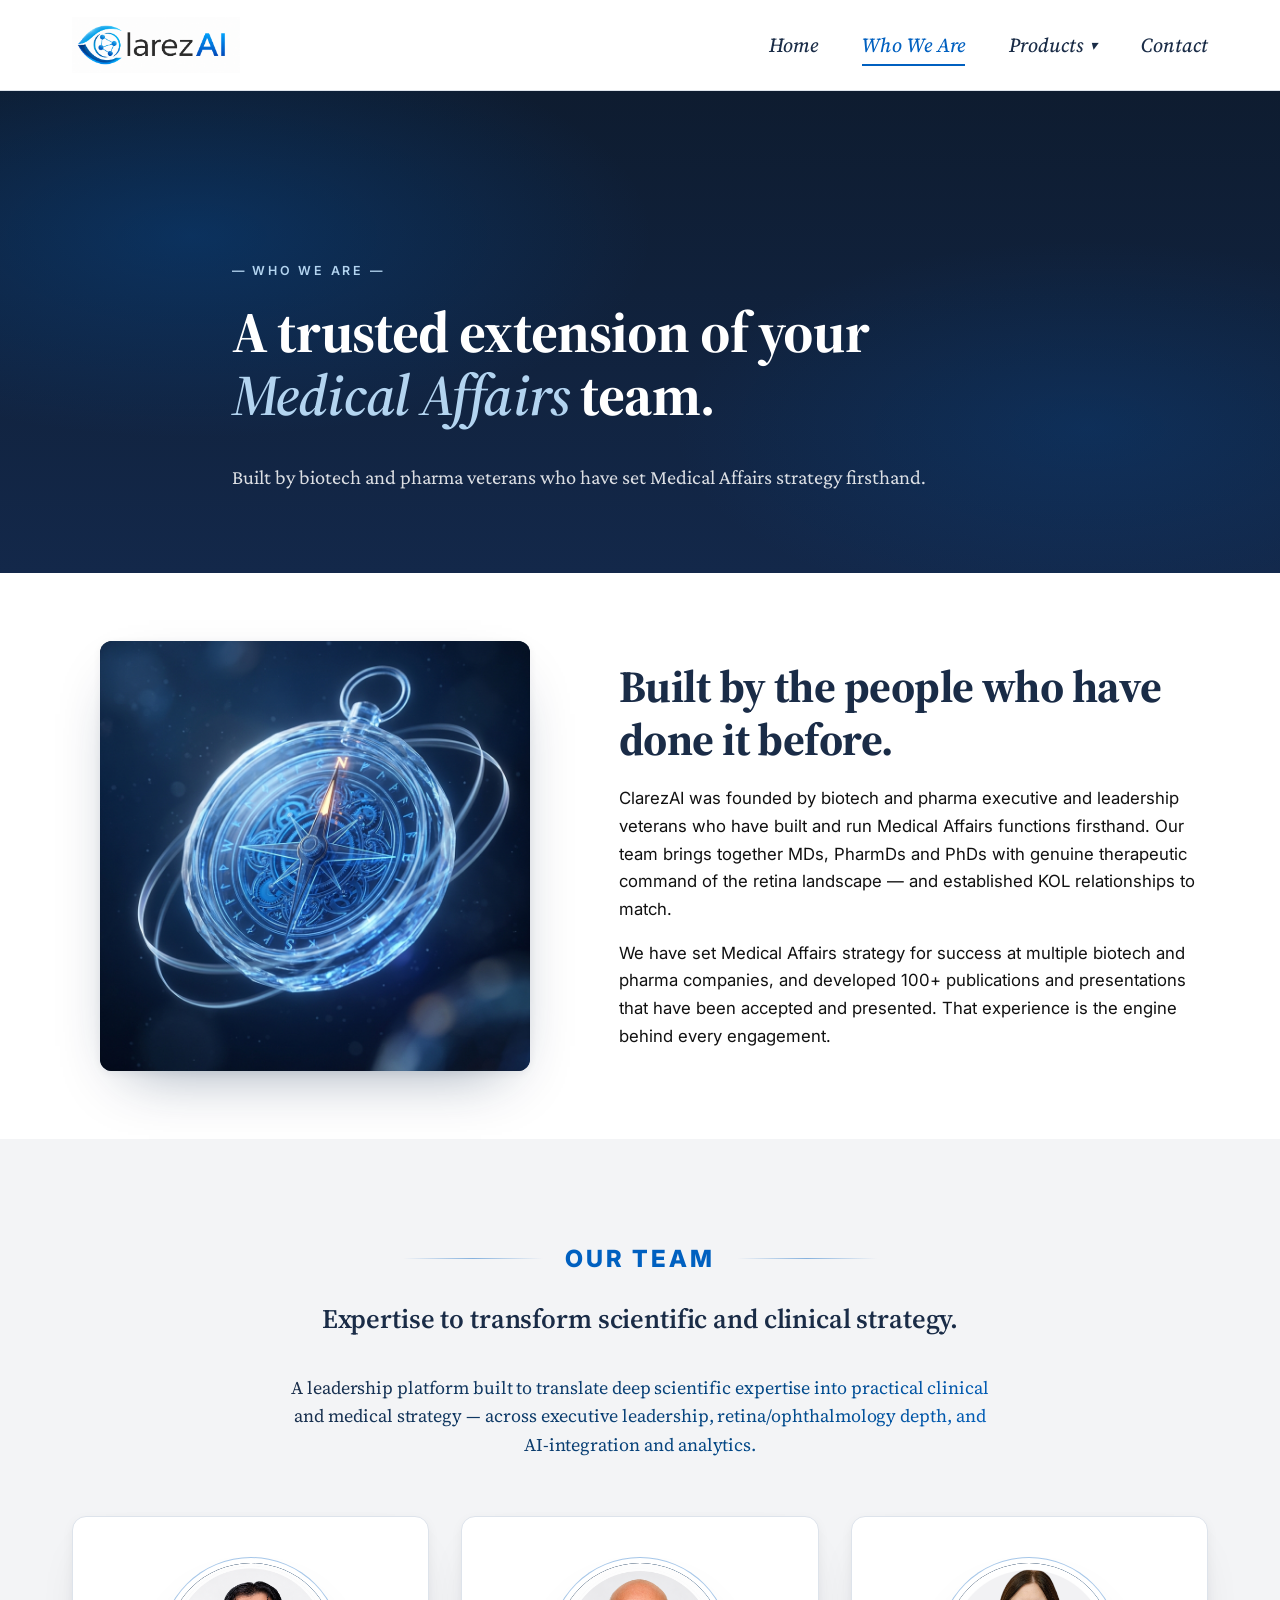
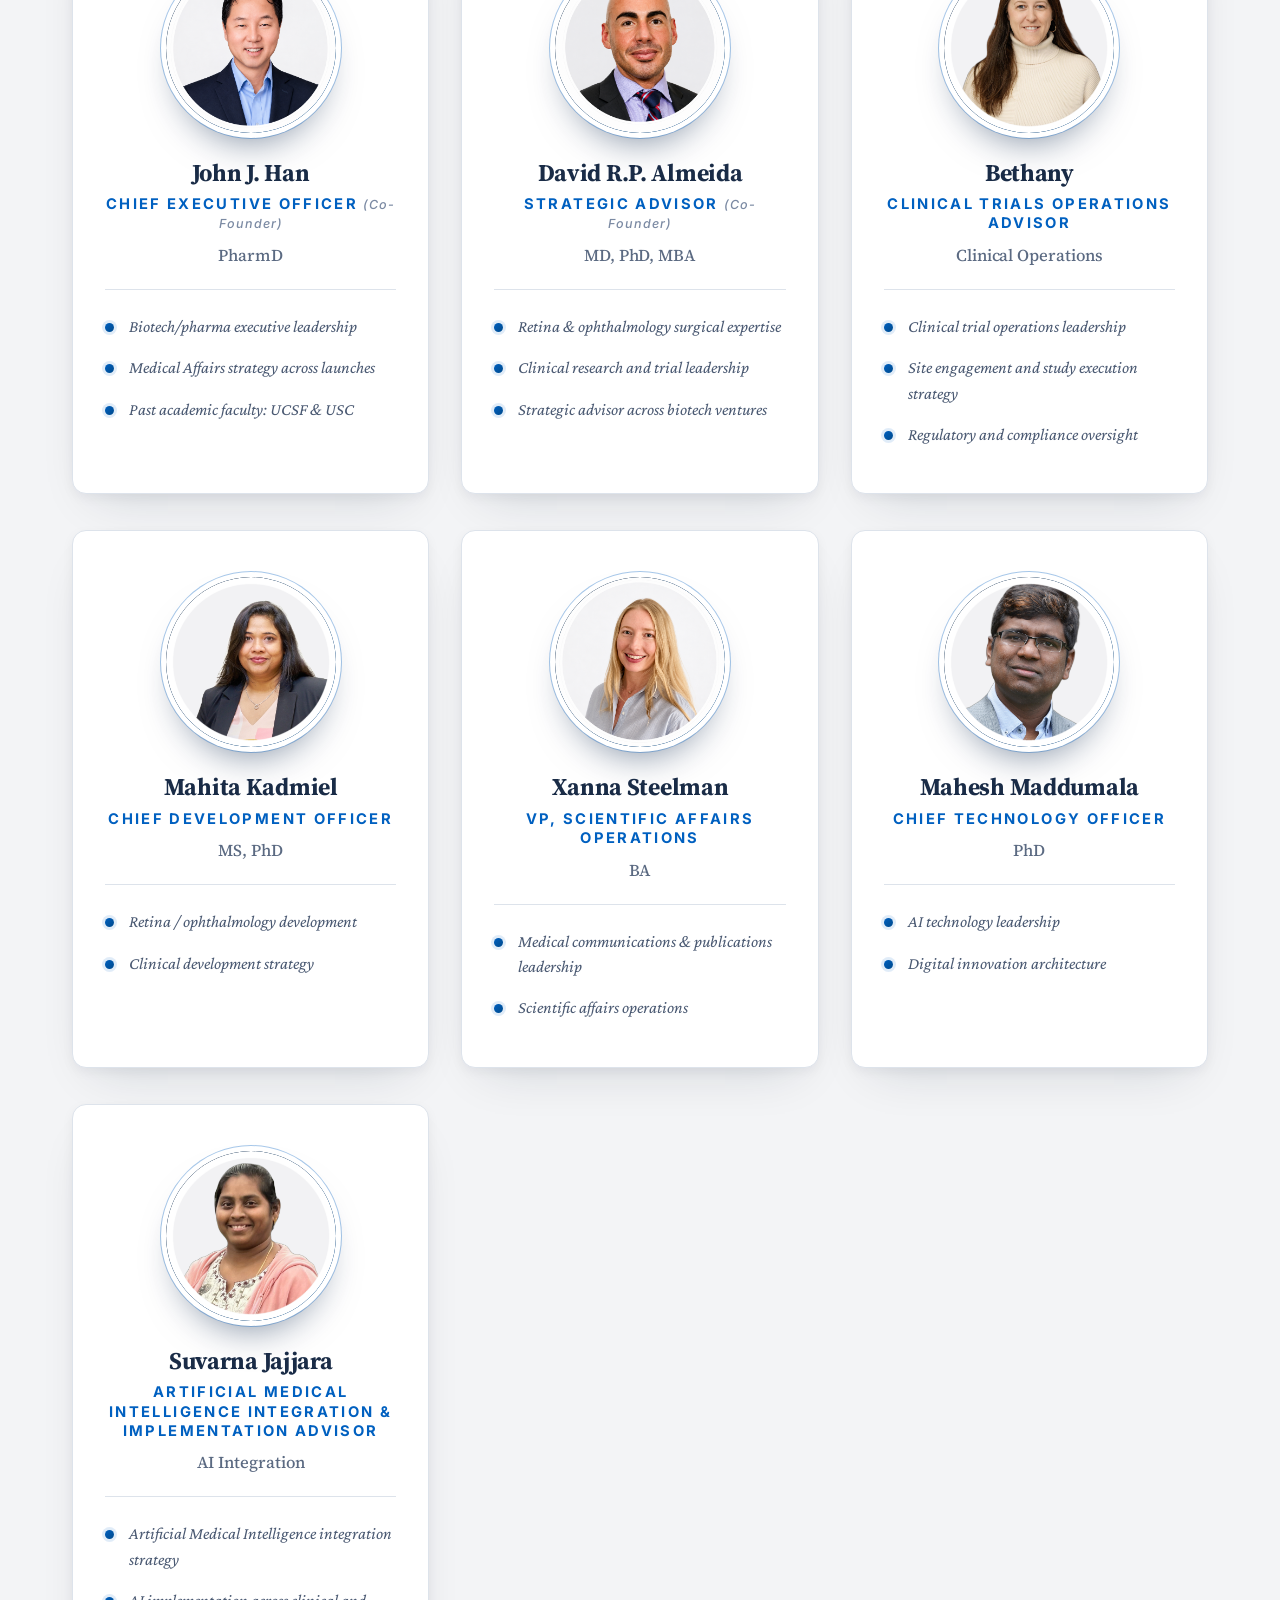
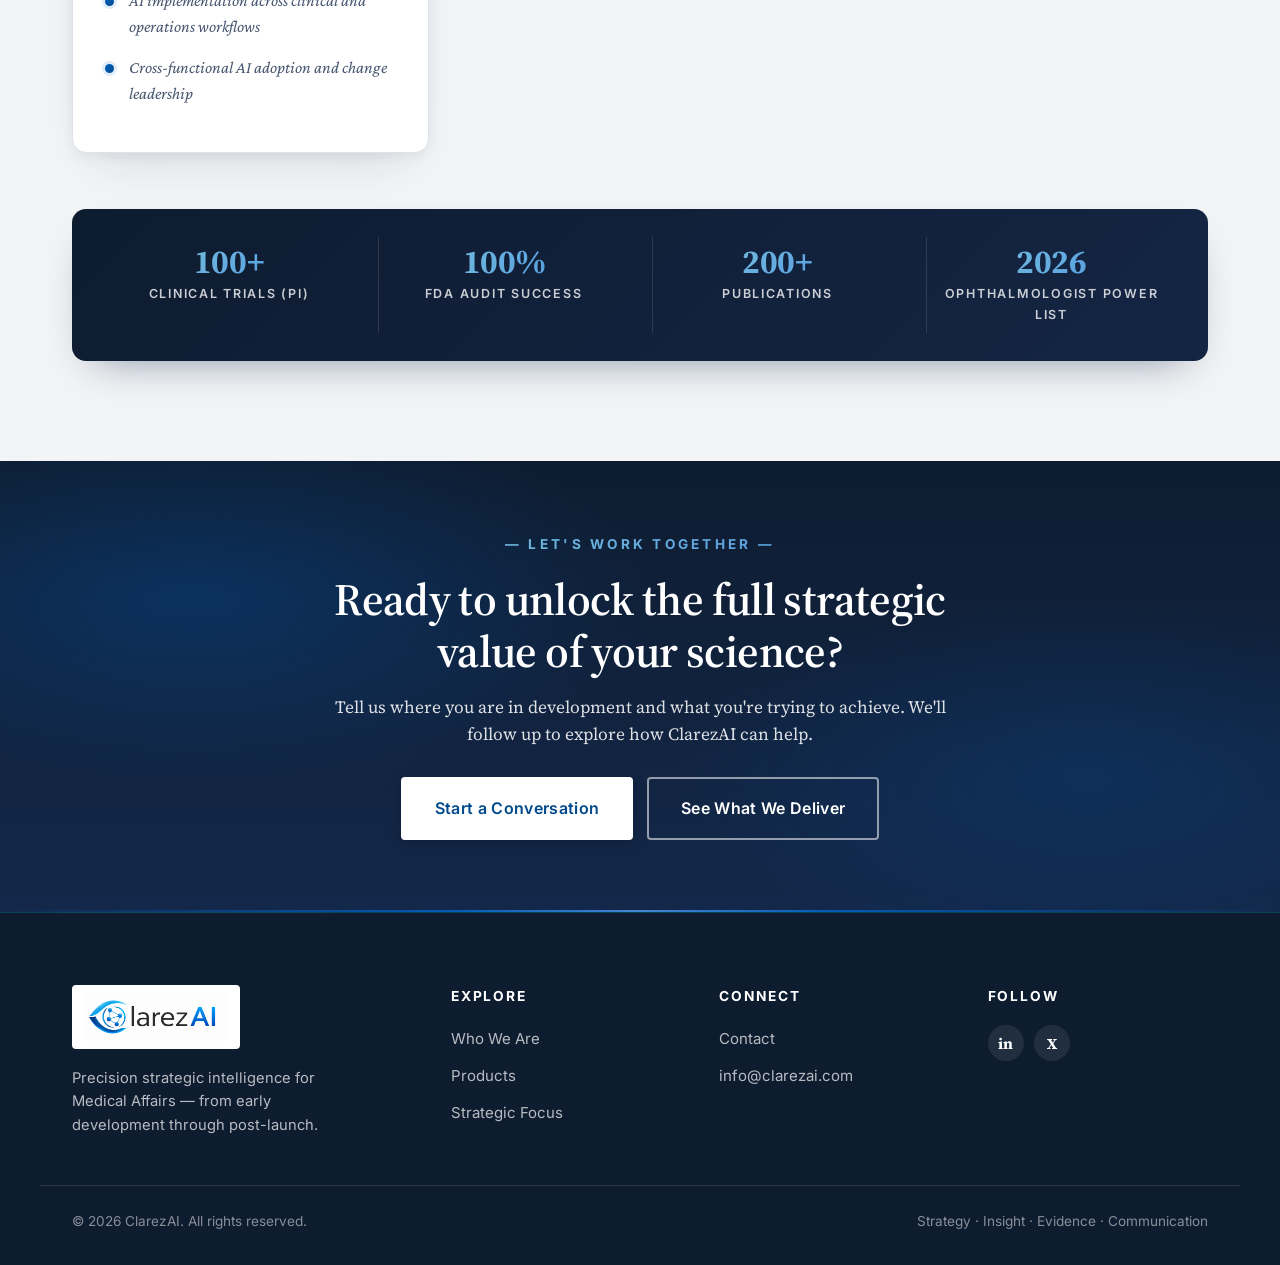
==== commit 0452da9c: "Add files via upload" ====
--- a/about.html
+++ b/about.html
@@ -102,6 +102,19 @@
         </article>
         <article class="team-card reveal">
           <div class="team-card__avatar">
+            <img src="images/team-bethany.png" alt="Bethany — Clinical Trials Operations Advisor" class="team-card__photo" />
+          </div>
+          <h3 class="team-card__name">Bethany</h3>
+          <p class="team-card__title">Clinical Trials Operations Advisor</p>
+          <p class="team-card__cred">Clinical Operations</p>
+          <ul class="team-card__expertise">
+            <li>Clinical trial operations leadership</li>
+            <li>Site engagement and study execution strategy</li>
+            <li>Regulatory and compliance oversight</li>
+          </ul>
+        </article>
+        <article class="team-card reveal">
+          <div class="team-card__avatar">
             <img src="images/team-mahita-kadmiel.png" alt="Mahita Kadmiel, MS, PhD — Chief Development Officer" class="team-card__photo" />
           </div>
           <h3 class="team-card__name">Mahita Kadmiel</h3>
@@ -114,6 +127,18 @@
         </article>
         <article class="team-card reveal">
           <div class="team-card__avatar">
+            <img src="images/team-xanna-steelman.png" alt="Xanna Steelman, BA — VP, Scientific Affairs Operations" class="team-card__photo" />
+          </div>
+          <h3 class="team-card__name">Xanna Steelman</h3>
+          <p class="team-card__title">VP, Scientific Affairs Operations</p>
+          <p class="team-card__cred">BA</p>
+          <ul class="team-card__expertise">
+            <li>Medical communications &amp; publications leadership</li>
+            <li>Scientific affairs operations</li>
+          </ul>
+        </article>
+        <article class="team-card reveal">
+          <div class="team-card__avatar">
             <img src="images/team-mahesh-maddumala.png" alt="Mahesh Maddumala, PhD — Chief Technology Officer" class="team-card__photo" />
           </div>
           <h3 class="team-card__name">Mahesh Maddumala</h3>
@@ -126,14 +151,15 @@
         </article>
         <article class="team-card reveal">
           <div class="team-card__avatar">
-            <img src="images/team-xanna-steelman.png" alt="Xanna Steelman, BA — VP, Scientific Affairs Operations" class="team-card__photo" />
-          </div>
-          <h3 class="team-card__name">Xanna Steelman</h3>
-          <p class="team-card__title">VP, Scientific Affairs Operations</p>
-          <p class="team-card__cred">BA</p>
-          <ul class="team-card__expertise">
-            <li>Medical communications &amp; publications leadership</li>
-            <li>Scientific affairs operations</li>
+            <img src="images/team-suvarna.png" alt="Suvarna Jajjara — Artificial Medical Intelligence Integration &amp; Implementation Advisor" class="team-card__photo" />
+          </div>
+          <h3 class="team-card__name">Suvarna Jajjara</h3>
+          <p class="team-card__title">Artificial Medical Intelligence Integration &amp; Implementation Advisor</p>
+          <p class="team-card__cred">AI Integration</p>
+          <ul class="team-card__expertise">
+            <li>Artificial Medical Intelligence integration strategy</li>
+            <li>AI implementation across clinical and operations workflows</li>
+            <li>Cross-functional AI adoption and change leadership</li>
           </ul>
         </article>
       </div>
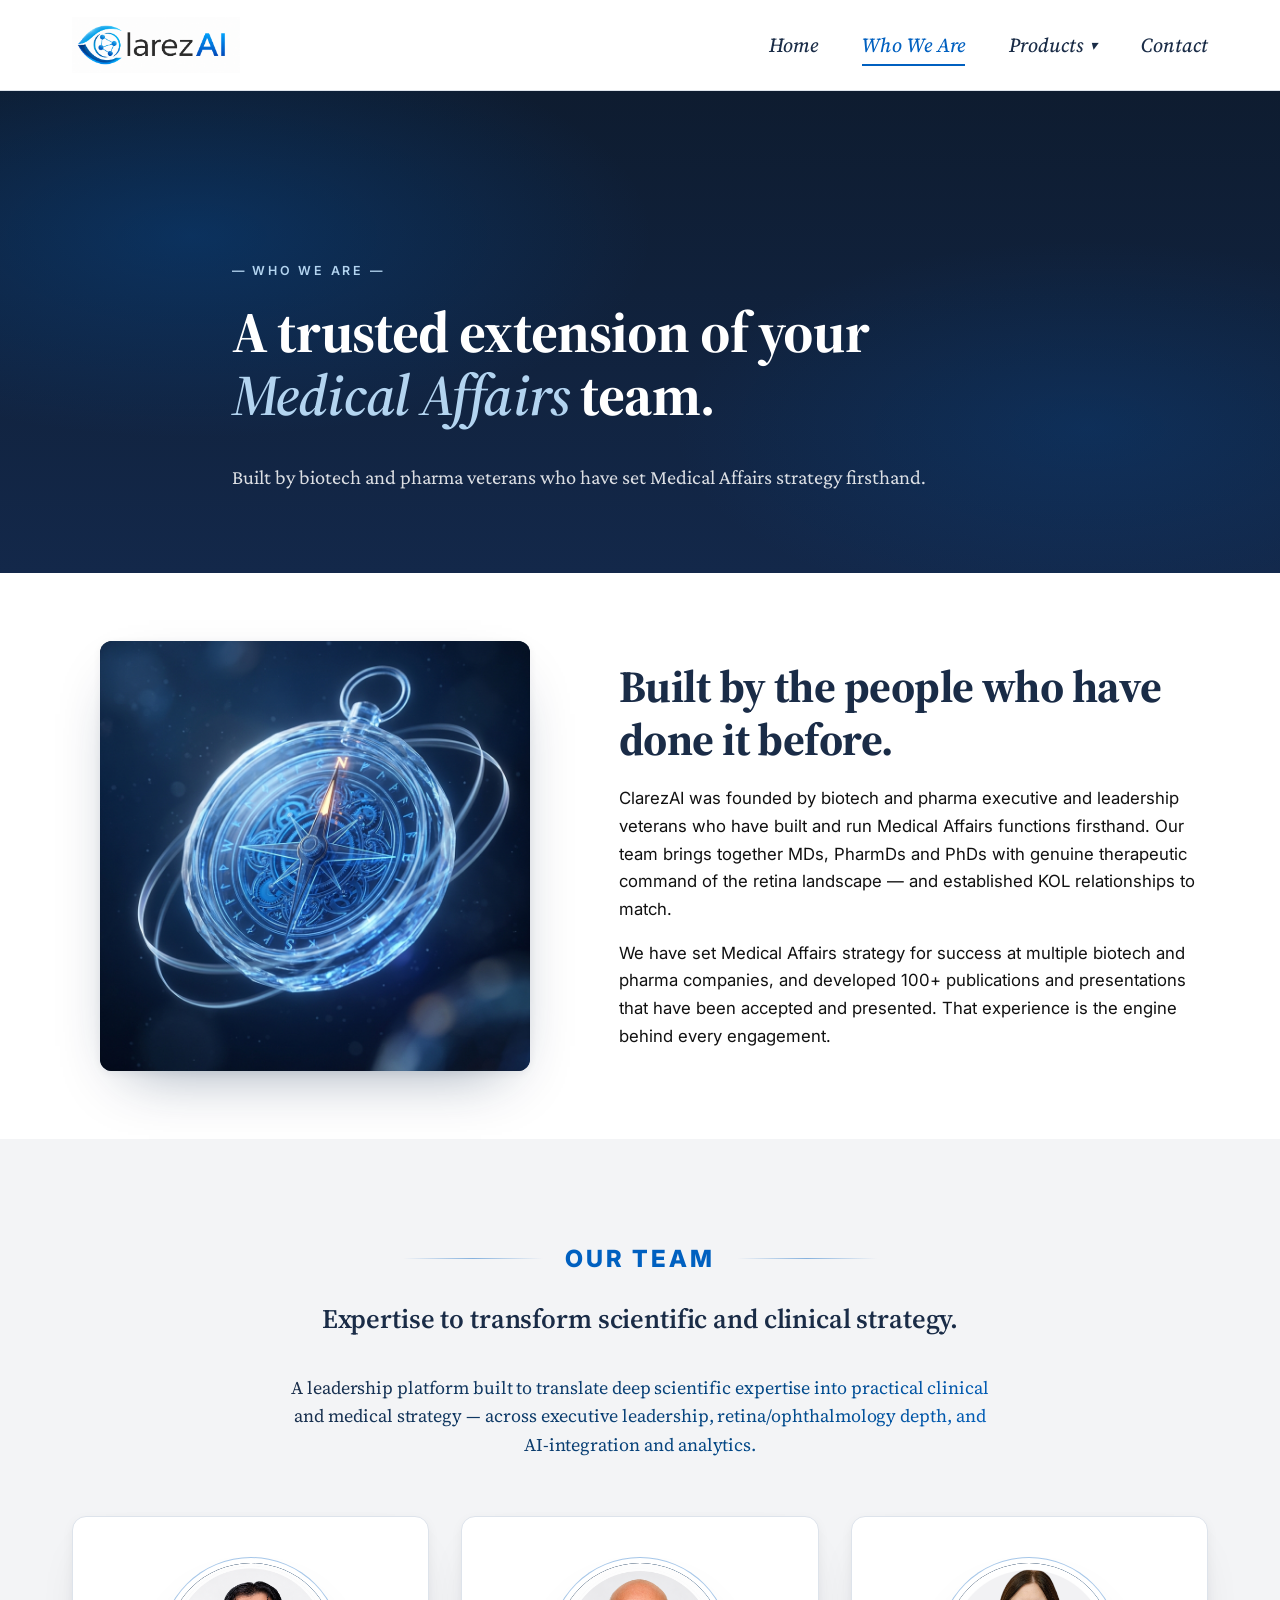
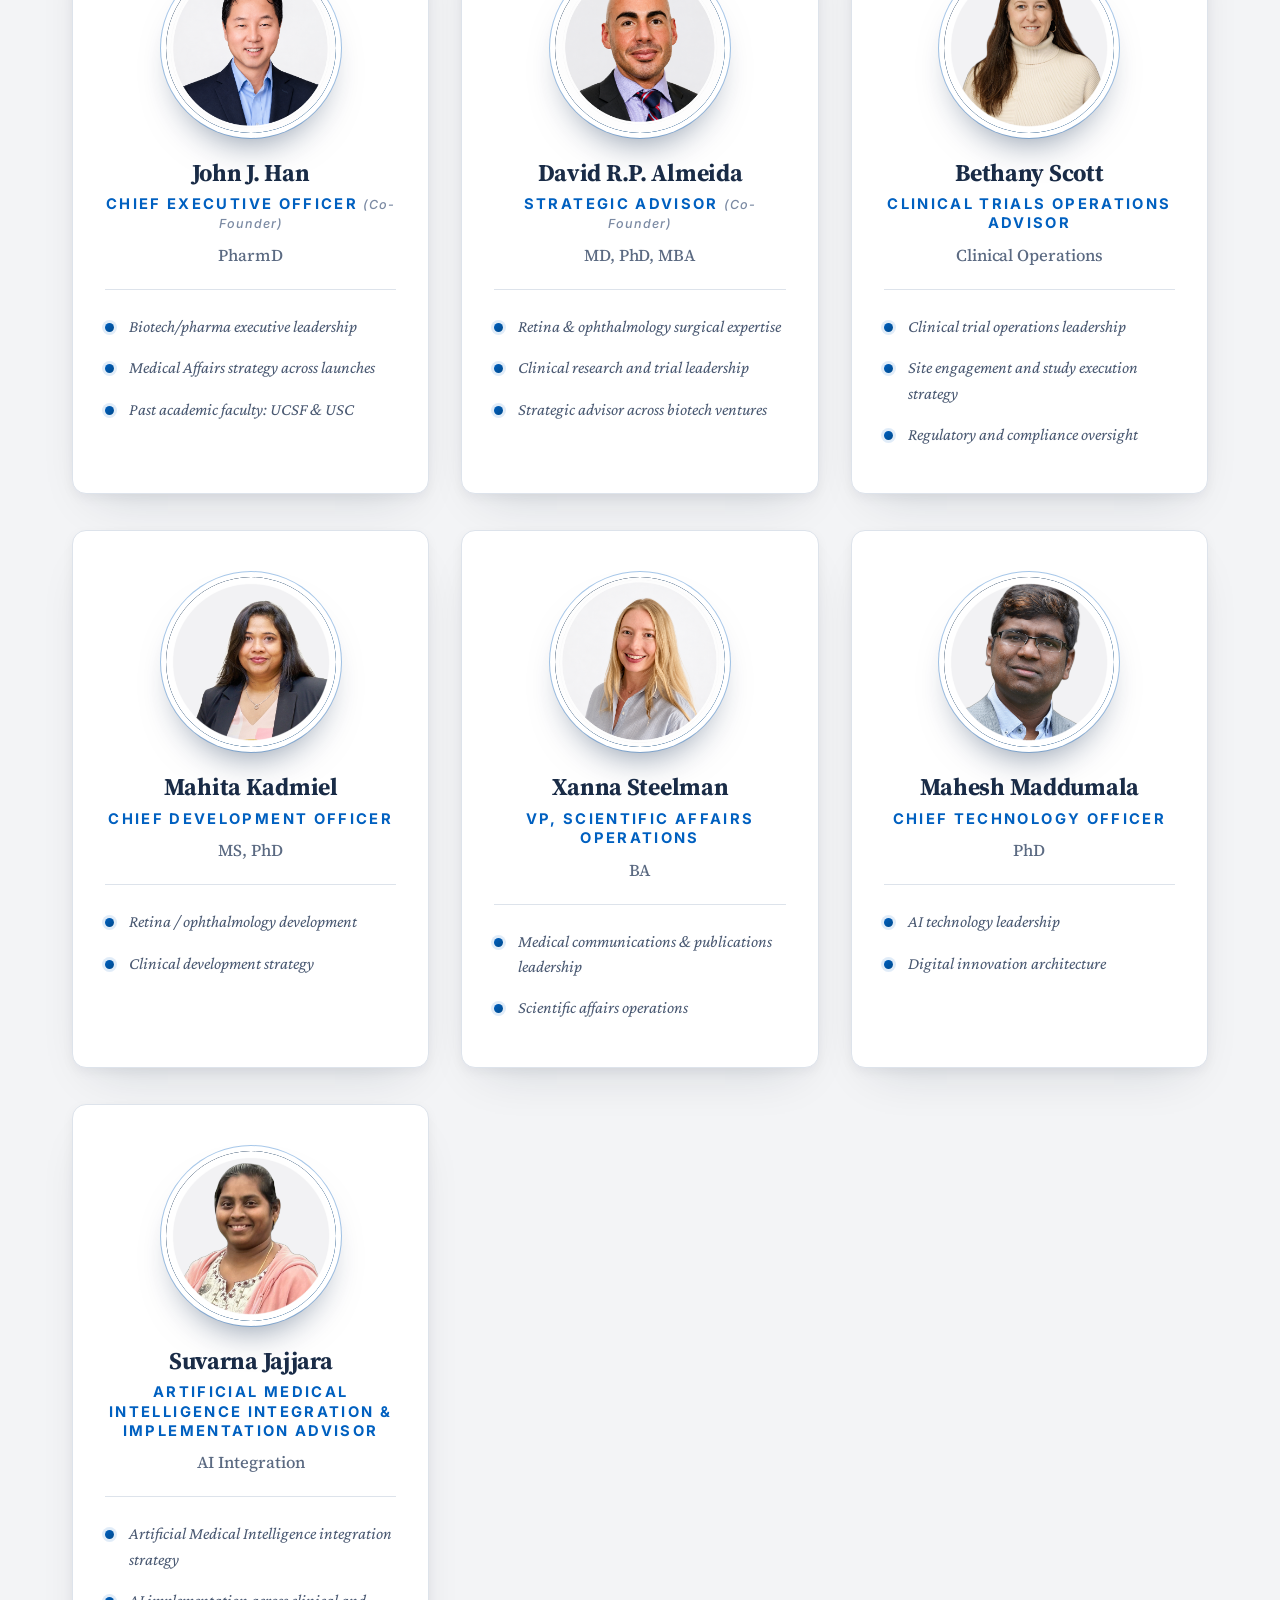
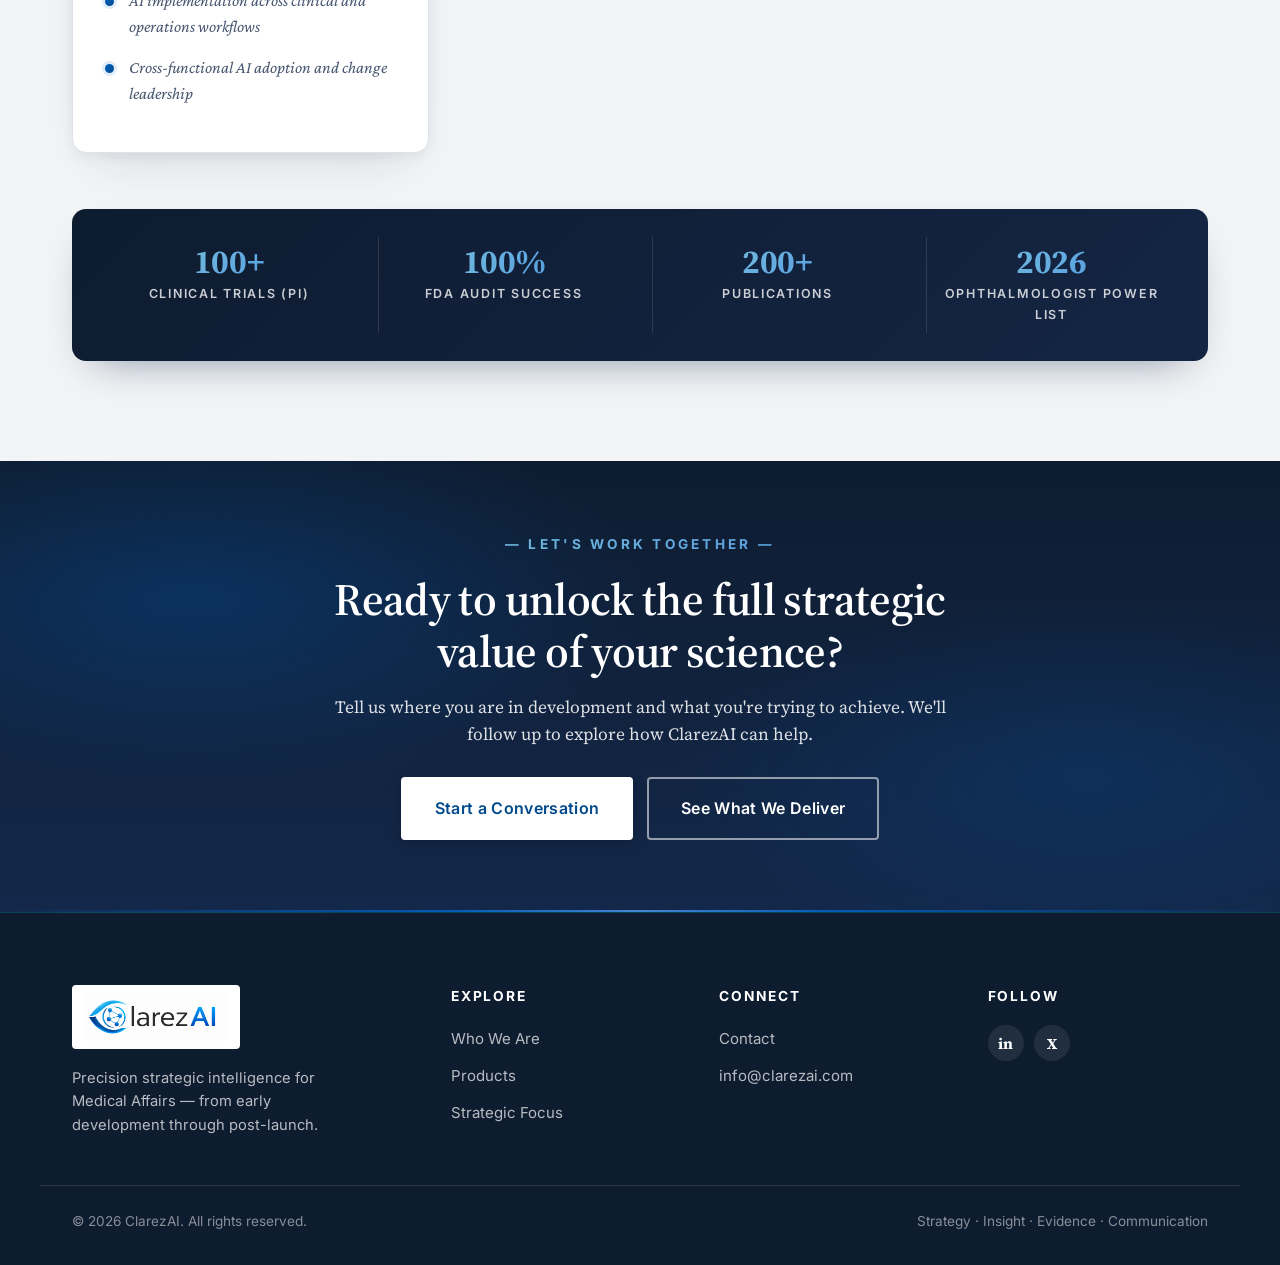
==== commit 30d5ff59: "Add files via upload" ====
--- a/about.html
+++ b/about.html
@@ -104,7 +104,7 @@
           <div class="team-card__avatar">
             <img src="images/team-bethany.png" alt="Bethany — Clinical Trials Operations Advisor" class="team-card__photo" />
           </div>
-          <h3 class="team-card__name">Bethany</h3>
+          <h3 class="team-card__name">Bethany Scott</h3>
           <p class="team-card__title">Clinical Trials Operations Advisor</p>
           <p class="team-card__cred">Clinical Operations</p>
           <ul class="team-card__expertise">
